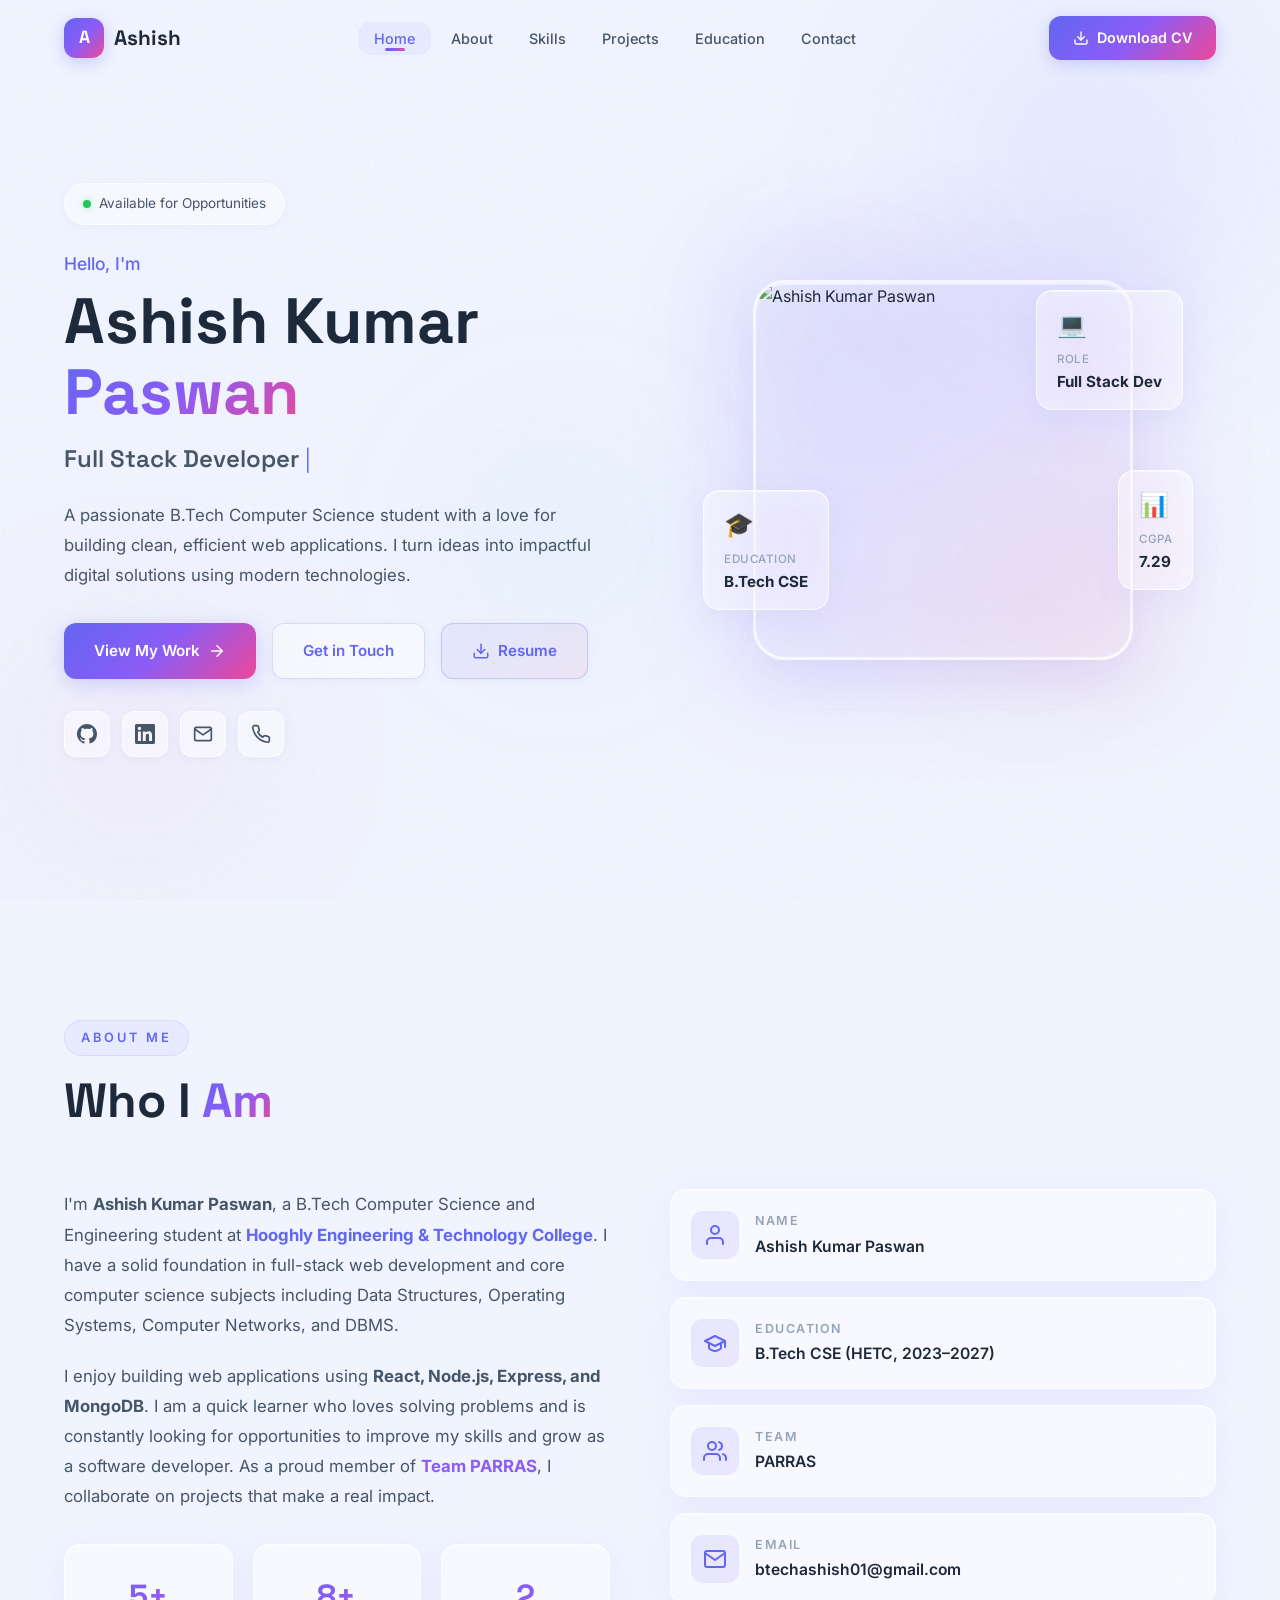
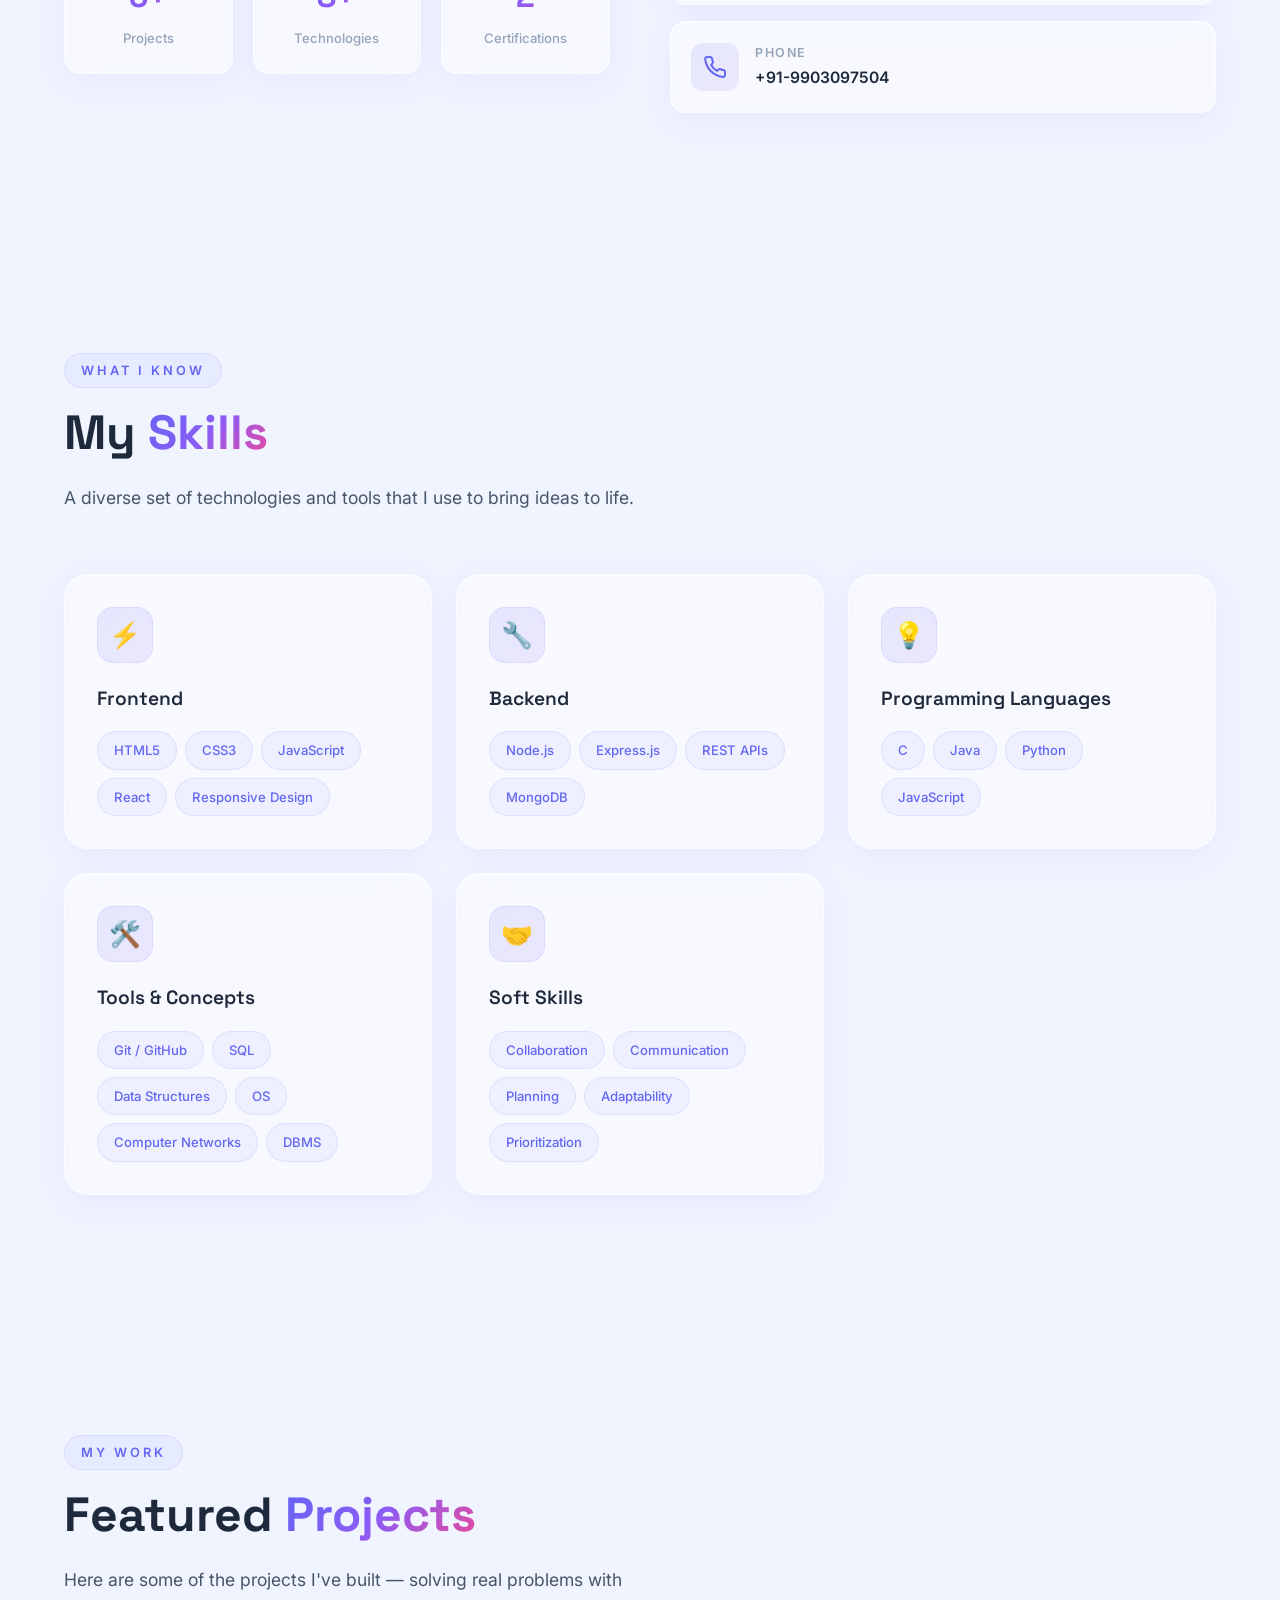
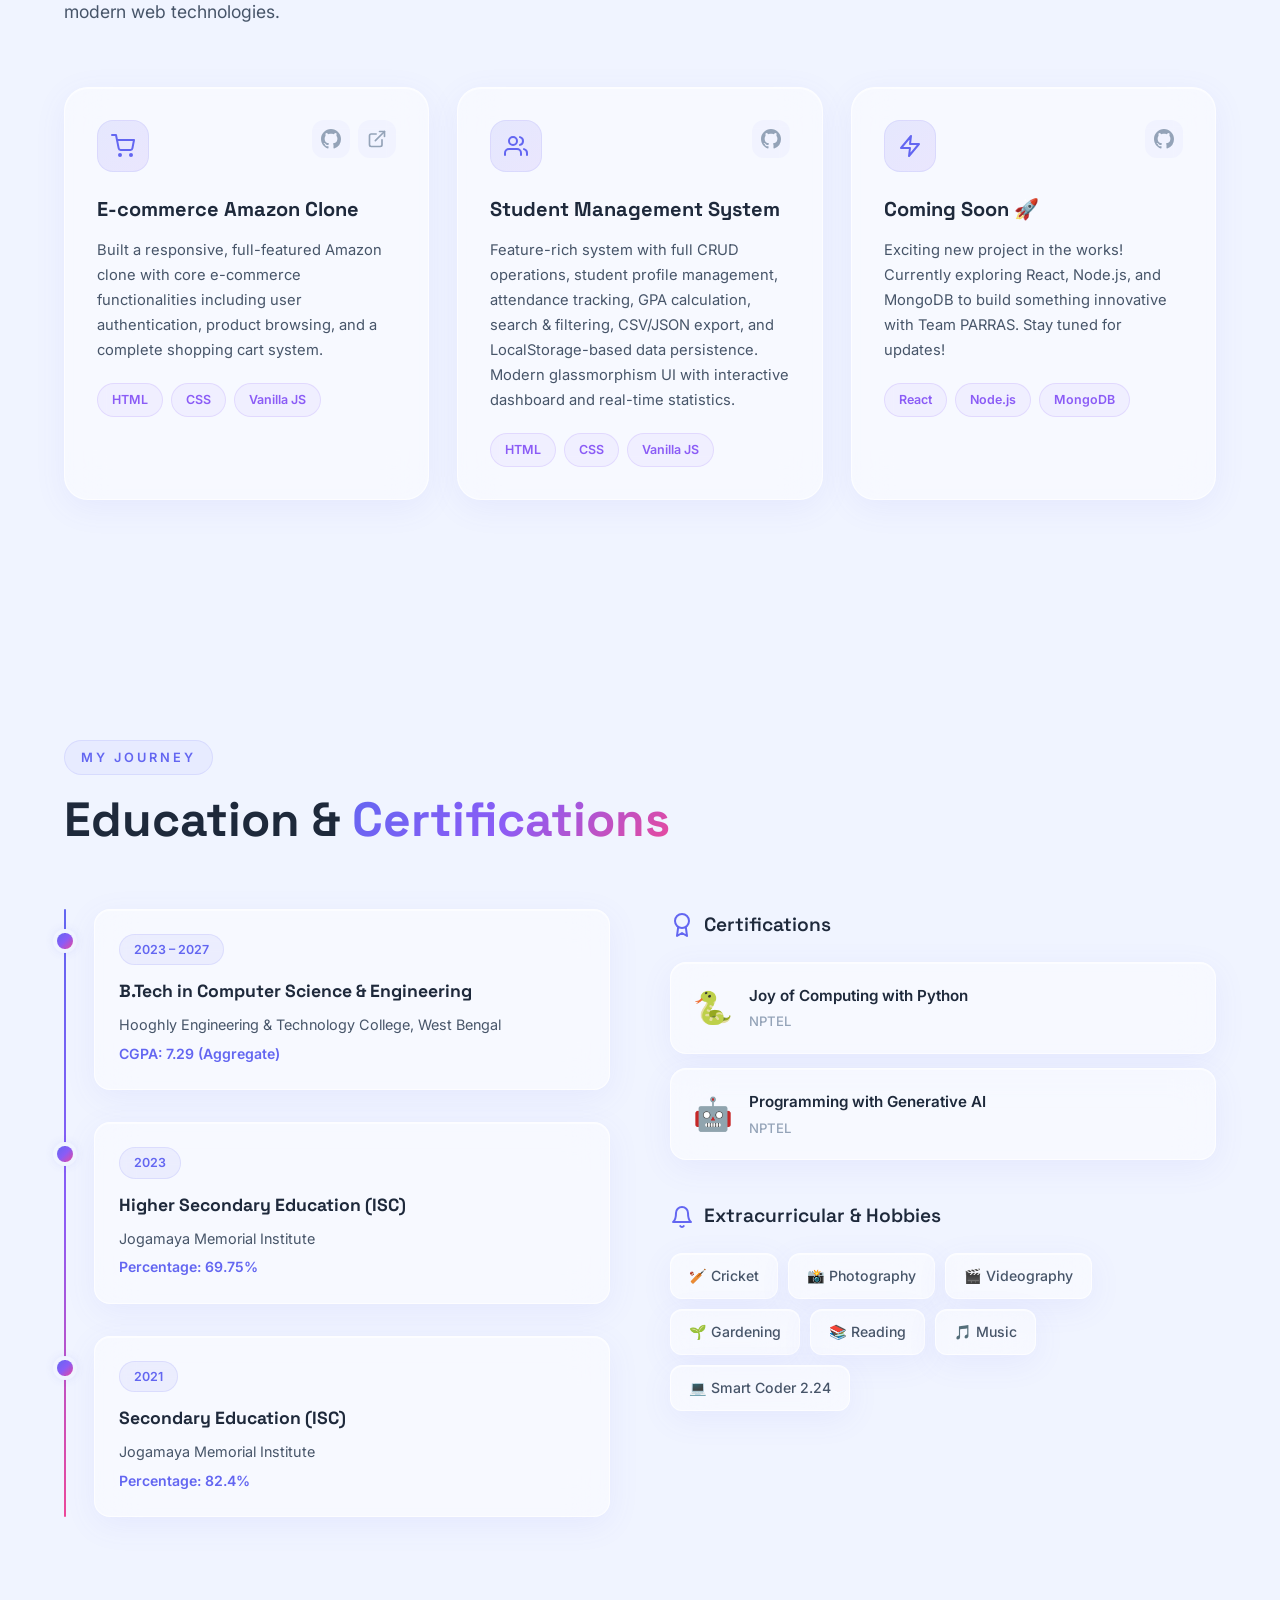
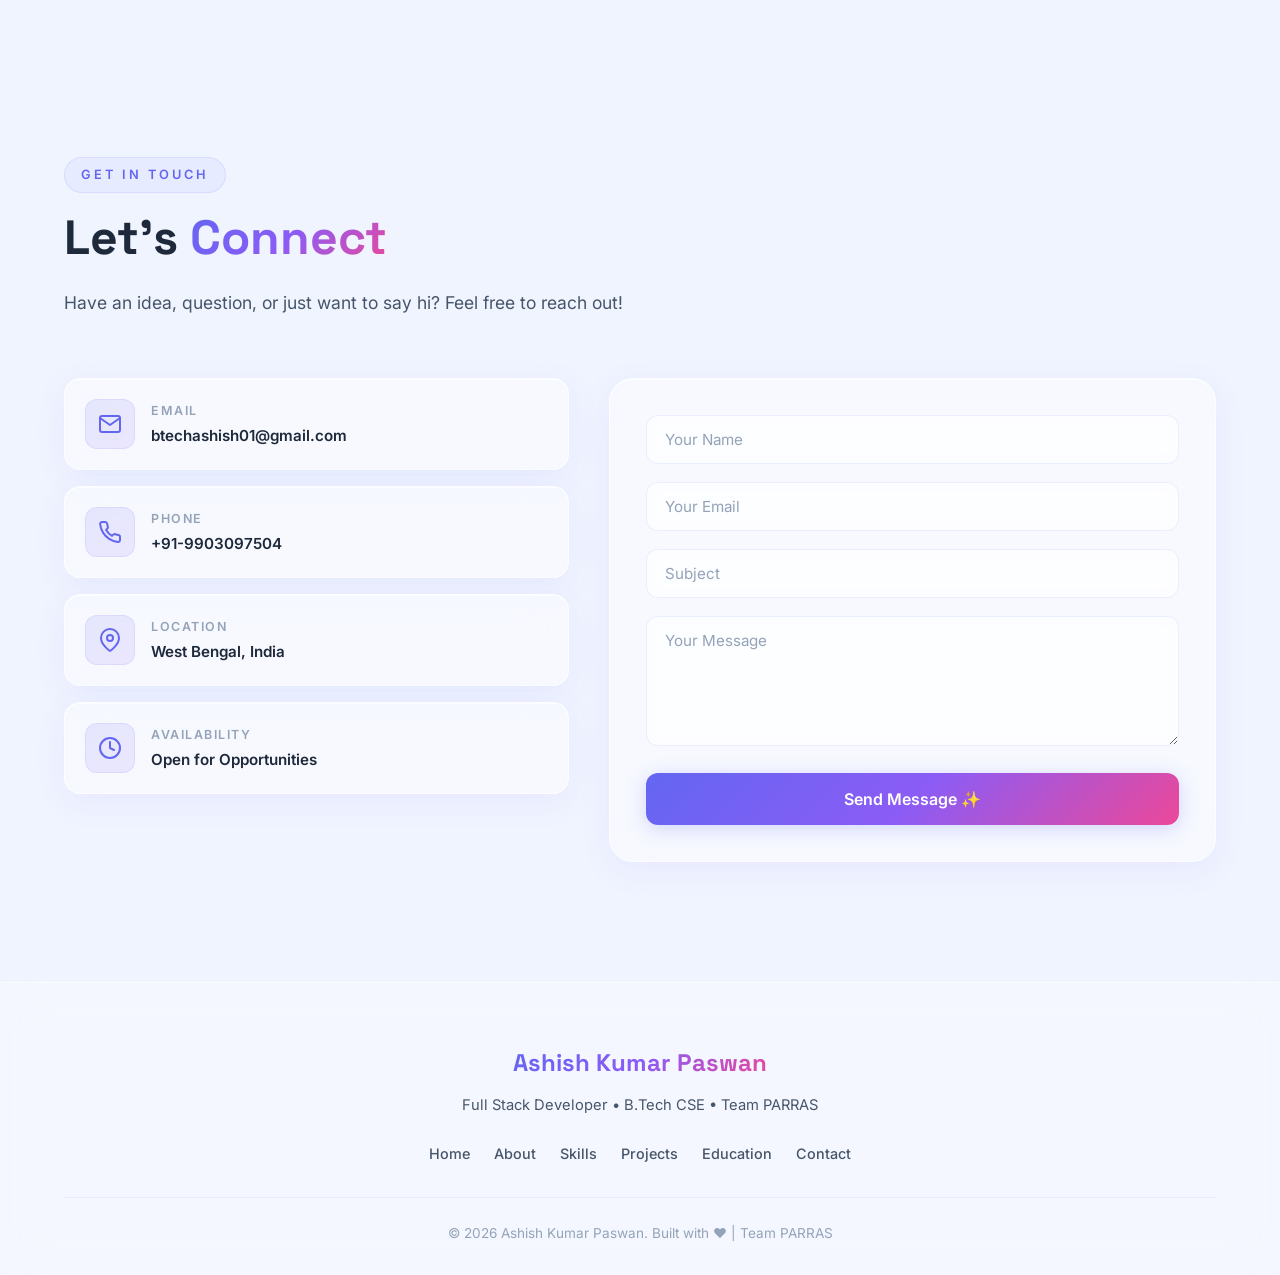
==== index.html @ 0b172805 "file added" ====
<!DOCTYPE html>
<html lang="en">
<head>
    <meta charset="UTF-8">
    <meta name="viewport" content="width=device-width, initial-scale=1.0">
    <title>Ashish Kumar Paswan — Full Stack Developer | Portfolio</title>
    <meta name="description" content="Ashish Kumar Paswan's personal portfolio — Full Stack Developer, B.Tech CSE Student at HETC, and Team PARRAS member. Building innovative web solutions.">
    <meta name="keywords" content="Ashish Kumar Paswan, portfolio, full stack developer, web developer, PARRAS, B.Tech CSE, HETC">
    <meta name="author" content="Ashish Kumar Paswan">
    <meta name="robots" content="index, follow">

    <meta property="og:type" content="website">
    <meta property="og:title" content="Ashish Kumar Paswan — Full Stack Developer">
    <meta property="og:description" content="Personal portfolio of Ashish Kumar Paswan — Full Stack Developer and PARRAS team member.">

    <meta name="theme-color" content="#f0f4ff">
    <link rel="stylesheet" href="style.css">
    <link rel="preconnect" href="https://fonts.googleapis.com">
    <link rel="preconnect" href="https://fonts.gstatic.com" crossorigin>
    <link href="https://fonts.googleapis.com/css2?family=Inter:wght@300;400;500;600;700;800;900&family=Space+Grotesk:wght@400;500;600;700&display=swap" rel="stylesheet">
</head>
<body>

    <!-- Animated Background Orbs -->
    <div class="bg-orbs" aria-hidden="true">
        <div class="orb orb-1"></div>
        <div class="orb orb-2"></div>
        <div class="orb orb-3"></div>
        <div class="orb orb-4"></div>
        <div class="orb orb-5"></div>
    </div>

    <!-- Grain Overlay -->
    <div class="grain-overlay" aria-hidden="true"></div>

    <!-- Page Loader -->
    <div class="page-loader" id="pageLoader">
        <div class="loader-content">
            <div class="loader-icon">
                <svg width="48" height="48" viewBox="0 0 48 48" fill="none">
                    <circle cx="24" cy="24" r="20" stroke="url(#loaderGrad)" stroke-width="3" stroke-linecap="round" stroke-dasharray="80 40" class="loader-circle"/>
                    <defs>
                        <linearGradient id="loaderGrad" x1="0%" y1="0%" x2="100%" y2="100%">
                            <stop offset="0%" stop-color="#6366f1"/>
                            <stop offset="100%" stop-color="#ec4899"/>
                        </linearGradient>
                    </defs>
                </svg>
            </div>
            <div class="loader-name">Ashish Kumar Paswan</div>
            <div class="loader-bar"><div class="loader-bar-fill"></div></div>
        </div>
    </div>

    <!-- Navigation -->
    <nav class="navbar" id="navbar">
        <div class="nav-container">
            <a href="#home" class="nav-logo" id="navLogo">
                <div class="nav-logo-icon">A</div>
                <span>Ashish</span>
            </a>
            <ul class="nav-links" id="navLinks">
                <li><a href="#home" class="nav-link active">Home</a></li>
                <li><a href="#about" class="nav-link">About</a></li>
                <li><a href="#skills" class="nav-link">Skills</a></li>
                <li><a href="#projects" class="nav-link">Projects</a></li>
                <li><a href="#education" class="nav-link">Education</a></li>
                <li><a href="#contact" class="nav-link">Contact</a></li>
            </ul>
            <a href="ashish _Resume new 2.pdf" download class="nav-cta" id="navResumeBtn">
                <svg width="16" height="16" viewBox="0 0 24 24" fill="none" stroke="currentColor" stroke-width="2" stroke-linecap="round" stroke-linejoin="round"><path d="M21 15v4a2 2 0 0 1-2 2H5a2 2 0 0 1-2-2v-4"/><polyline points="7 10 12 15 17 10"/><line x1="12" y1="15" x2="12" y2="3"/></svg>
                Download CV
            </a>
            <button class="nav-toggle" id="navToggle" aria-label="Toggle navigation">
                <span></span>
                <span></span>
                <span></span>
            </button>
        </div>
    </nav>

    <!-- Hero Section -->
    <section class="hero" id="home">
        <div class="container">
            <div class="hero-content">
                <div class="hero-text">
                    <div class="hero-badge">
                        <span class="badge-dot"></span>
                        <span>Available for Opportunities</span>
                    </div>
                    <p class="hero-greeting">Hello, I'm</p>
                    <h1 class="hero-name">Ashish Kumar <span class="gradient-text">Paswan</span></h1>
                    <p class="hero-title-role">
                        <span class="typing-text" id="typingText">Full Stack Developer</span>
                        <span class="typing-cursor">|</span>
                    </p>
                    <p class="hero-description">
                        A passionate B.Tech Computer Science student with a love for building clean, 
                        efficient web applications. I turn ideas into impactful digital solutions using 
                        modern technologies.
                    </p>
                    <div class="hero-cta">
                        <a href="#projects" class="btn btn-primary" id="viewWorkBtn">
                            <span>View My Work</span>
                            <svg width="18" height="18" viewBox="0 0 24 24" fill="none" stroke="currentColor" stroke-width="2" stroke-linecap="round" stroke-linejoin="round"><line x1="5" y1="12" x2="19" y2="12"/><polyline points="12 5 19 12 12 19"/></svg>
                        </a>
                        <a href="#contact" class="btn btn-outline" id="getInTouchBtn">Get in Touch</a>
                        <a href="ashish _Resume new 2.pdf" download class="btn btn-resume" id="downloadResumeBtn">
                            <svg width="18" height="18" viewBox="0 0 24 24" fill="none" stroke="currentColor" stroke-width="2" stroke-linecap="round" stroke-linejoin="round"><path d="M21 15v4a2 2 0 0 1-2 2H5a2 2 0 0 1-2-2v-4"/><polyline points="7 10 12 15 17 10"/><line x1="12" y1="15" x2="12" y2="3"/></svg>
                            <span>Resume</span>
                        </a>
                    </div>
                    <div class="hero-socials">
                        <a href="https://github.com/ashishkumarpaswan" target="_blank" rel="noopener" class="social-link" title="GitHub" id="githubLink">
                            <svg width="20" height="20" viewBox="0 0 24 24" fill="currentColor"><path d="M12 0C5.37 0 0 5.37 0 12c0 5.31 3.435 9.795 8.205 11.385.6.105.825-.255.825-.57 0-.285-.015-1.23-.015-2.235-3.015.555-3.795-.735-4.035-1.41-.135-.345-.72-1.41-1.23-1.695-.42-.225-1.02-.78-.015-.795.945-.015 1.62.87 1.845 1.23 1.08 1.815 2.805 1.305 3.495.99.105-.78.42-1.305.765-1.605-2.67-.3-5.46-1.335-5.46-5.925 0-1.305.465-2.385 1.23-3.225-.12-.3-.54-1.53.12-3.18 0 0 1.005-.315 3.3 1.23.96-.27 1.98-.405 3-.405s2.04.135 3 .405c2.295-1.56 3.3-1.23 3.3-1.23.66 1.65.24 2.88.12 3.18.765.84 1.23 1.905 1.23 3.225 0 4.605-2.805 5.625-5.475 5.925.435.375.81 1.095.81 2.22 0 1.605-.015 2.895-.015 3.3 0 .315.225.69.825.57A12.02 12.02 0 0 0 24 12c0-6.63-5.37-12-12-12z"/></svg>
                        </a>
                        <a href="https://linkedin.com/in/ashishkumarpaswan" target="_blank" rel="noopener" class="social-link" title="LinkedIn" id="linkedinLink">
                            <svg width="20" height="20" viewBox="0 0 24 24" fill="currentColor"><path d="M20.447 20.452h-3.554v-5.569c0-1.328-.027-3.037-1.852-3.037-1.853 0-2.136 1.445-2.136 2.939v5.667H9.351V9h3.414v1.561h.046c.477-.9 1.637-1.85 3.37-1.85 3.601 0 4.267 2.37 4.267 5.455v6.286zM5.337 7.433a2.062 2.062 0 0 1-2.063-2.065 2.064 2.064 0 1 1 2.063 2.065zm1.782 13.019H3.555V9h3.564v11.452zM22.225 0H1.771C.792 0 0 .774 0 1.729v20.542C0 23.227.792 24 1.771 24h20.451C23.2 24 24 23.227 24 22.271V1.729C24 .774 23.2 0 22.222 0h.003z"/></svg>
                        </a>
                        <a href="mailto:btechashish01@gmail.com" class="social-link" title="Email" id="emailLink">
                            <svg width="20" height="20" viewBox="0 0 24 24" fill="none" stroke="currentColor" stroke-width="2" stroke-linecap="round" stroke-linejoin="round"><path d="M4 4h16c1.1 0 2 .9 2 2v12c0 1.1-.9 2-2 2H4c-1.1 0-2-.9-2-2V6c0-1.1.9-2 2-2z"/><polyline points="22,6 12,13 2,6"/></svg>
                        </a>
                        <a href="tel:+919903097504" class="social-link" title="Phone" id="phoneLink">
                            <svg width="20" height="20" viewBox="0 0 24 24" fill="none" stroke="currentColor" stroke-width="2" stroke-linecap="round" stroke-linejoin="round"><path d="M22 16.92v3a2 2 0 0 1-2.18 2 19.79 19.79 0 0 1-8.63-3.07 19.5 19.5 0 0 1-6-6 19.79 19.79 0 0 1-3.07-8.67A2 2 0 0 1 4.11 2h3a2 2 0 0 1 2 1.72c.127.96.361 1.903.7 2.81a2 2 0 0 1-.45 2.11L8.09 9.91a16 16 0 0 0 6 6l1.27-1.27a2 2 0 0 1 2.11-.45c.907.339 1.85.573 2.81.7A2 2 0 0 1 22 16.92z"/></svg>
                        </a>
                    </div>
                </div>
                <div class="hero-image-wrapper">
                    <div class="hero-image-container">
                        <img src="ashish.jpeg" alt="Ashish Kumar Paswan" class="hero-image">
                        <div class="hero-image-glow"></div>
                        <div class="hero-float-card card-1">
                            <div class="card-icon">💻</div>
                            <div class="card-label">Role</div>
                            <div class="card-value">Full Stack Dev</div>
                        </div>
                        <div class="hero-float-card card-2">
                            <div class="card-icon">🎓</div>
                            <div class="card-label">Education</div>
                            <div class="card-value">B.Tech CSE</div>
                        </div>
                        <div class="hero-float-card card-3">
                            <div class="card-icon">📊</div>
                            <div class="card-label">CGPA</div>
                            <div class="card-value">7.29</div>
                        </div>
                    </div>
                </div>
            </div>
        </div>
    </section>

    <!-- About Section -->
    <section class="section" id="about">
        <div class="container">
            <span class="section-tag reveal">About Me</span>
            <h2 class="section-title reveal reveal-delay-1">Who I <span class="gradient-text">Am</span></h2>

            <div class="about-content reveal reveal-delay-2">
                <div class="about-text">
                    <p>
                        I'm <strong>Ashish Kumar Paswan</strong>, a B.Tech Computer Science and Engineering student 
                        at <strong style="color: var(--accent-1);">Hooghly Engineering & Technology College</strong>. 
                        I have a solid foundation in full-stack web development and core computer science subjects 
                        including Data Structures, Operating Systems, Computer Networks, and DBMS.
                    </p>
                    <p>
                        I enjoy building web applications using <strong>React, Node.js, Express, and MongoDB</strong>. 
                        I am a quick learner who loves solving problems and is constantly looking for opportunities 
                        to improve my skills and grow as a software developer. As a proud member of 
                        <strong style="color: var(--accent-2);">Team PARRAS</strong>, I collaborate on projects that 
                        make a real impact.
                    </p>
                    <div class="about-stats">
                        <div class="stat-card" id="statProjects">
                            <div class="stat-number" data-count="5" data-suffix="+">0</div>
                            <div class="stat-label">Projects</div>
                        </div>
                        <div class="stat-card" id="statTech">
                            <div class="stat-number" data-count="8" data-suffix="+">0</div>
                            <div class="stat-label">Technologies</div>
                        </div>
                        <div class="stat-card" id="statCertifications">
                            <div class="stat-number" data-count="2" data-suffix="">0</div>
                            <div class="stat-label">Certifications</div>
                        </div>
                    </div>
                </div>
                <div class="about-details">
                    <div class="detail-item" id="detailName">
                        <div class="detail-icon">
                            <svg width="24" height="24" viewBox="0 0 24 24" fill="none" stroke="currentColor" stroke-width="2" stroke-linecap="round" stroke-linejoin="round"><path d="M20 21v-2a4 4 0 0 0-4-4H8a4 4 0 0 0-4 4v2"/><circle cx="12" cy="7" r="4"/></svg>
                        </div>
                        <div>
                            <div class="detail-label">Name</div>
                            <div class="detail-value">Ashish Kumar Paswan</div>
                        </div>
                    </div>
                    <div class="detail-item" id="detailEducation">
                        <div class="detail-icon">
                            <svg width="24" height="24" viewBox="0 0 24 24" fill="none" stroke="currentColor" stroke-width="2" stroke-linecap="round" stroke-linejoin="round"><path d="M22 10v6M2 10l10-5 10 5-10 5z"/><path d="M6 12v5c0 1 4 3 6 3s6-2 6-3v-5"/></svg>
                        </div>
                        <div>
                            <div class="detail-label">Education</div>
                            <div class="detail-value">B.Tech CSE (HETC, 2023–2027)</div>
                        </div>
                    </div>
                    <div class="detail-item" id="detailTeam">
                        <div class="detail-icon">
                            <svg width="24" height="24" viewBox="0 0 24 24" fill="none" stroke="currentColor" stroke-width="2" stroke-linecap="round" stroke-linejoin="round"><path d="M17 21v-2a4 4 0 0 0-4-4H5a4 4 0 0 0-4 4v2"/><circle cx="9" cy="7" r="4"/><path d="M23 21v-2a4 4 0 0 0-3-3.87"/><path d="M16 3.13a4 4 0 0 1 0 7.75"/></svg>
                        </div>
                        <div>
                            <div class="detail-label">Team</div>
                            <div class="detail-value">PARRAS</div>
                        </div>
                    </div>
                    <div class="detail-item" id="detailEmail">
                        <div class="detail-icon">
                            <svg width="24" height="24" viewBox="0 0 24 24" fill="none" stroke="currentColor" stroke-width="2" stroke-linecap="round" stroke-linejoin="round"><path d="M4 4h16c1.1 0 2 .9 2 2v12c0 1.1-.9 2-2 2H4c-1.1 0-2-.9-2-2V6c0-1.1.9-2 2-2z"/><polyline points="22,6 12,13 2,6"/></svg>
                        </div>
                        <div>
                            <div class="detail-label">Email</div>
                            <div class="detail-value">btechashish01@gmail.com</div>
                        </div>
                    </div>
                    <div class="detail-item" id="detailPhone">
                        <div class="detail-icon">
                            <svg width="24" height="24" viewBox="0 0 24 24" fill="none" stroke="currentColor" stroke-width="2" stroke-linecap="round" stroke-linejoin="round"><path d="M22 16.92v3a2 2 0 0 1-2.18 2 19.79 19.79 0 0 1-8.63-3.07 19.5 19.5 0 0 1-6-6 19.79 19.79 0 0 1-3.07-8.67A2 2 0 0 1 4.11 2h3a2 2 0 0 1 2 1.72c.127.96.361 1.903.7 2.81a2 2 0 0 1-.45 2.11L8.09 9.91a16 16 0 0 0 6 6l1.27-1.27a2 2 0 0 1 2.11-.45c.907.339 1.85.573 2.81.7A2 2 0 0 1 22 16.92z"/></svg>
                        </div>
                        <div>
                            <div class="detail-label">Phone</div>
                            <div class="detail-value">+91-9903097504</div>
                        </div>
                    </div>
                </div>
            </div>
        </div>
    </section>

    <!-- Skills Section -->
    <section class="section" id="skills">
        <div class="container">
            <span class="section-tag reveal">What I Know</span>
            <h2 class="section-title reveal reveal-delay-1">My <span class="gradient-text">Skills</span></h2>
            <p class="section-subtitle reveal reveal-delay-2">
                A diverse set of technologies and tools that I use to bring ideas to life.
            </p>

            <div class="skills-grid">
                <div class="skill-category reveal reveal-delay-1" id="skillFrontend">
                    <div class="skill-category-icon">⚡</div>
                    <h3>Frontend</h3>
                    <div class="skill-tags">
                        <span class="skill-tag">HTML5</span>
                        <span class="skill-tag">CSS3</span>
                        <span class="skill-tag">JavaScript</span>
                        <span class="skill-tag">React</span>
                        <span class="skill-tag">Responsive Design</span>
                    </div>
                </div>
                <div class="skill-category reveal reveal-delay-2" id="skillBackend">
                    <div class="skill-category-icon">🔧</div>
                    <h3>Backend</h3>
                    <div class="skill-tags">
                        <span class="skill-tag">Node.js</span>
                        <span class="skill-tag">Express.js</span>
                        <span class="skill-tag">REST APIs</span>
                        <span class="skill-tag">MongoDB</span>
                    </div>
                </div>
                <div class="skill-category reveal reveal-delay-3" id="skillLanguages">
                    <div class="skill-category-icon">💡</div>
                    <h3>Programming Languages</h3>
                    <div class="skill-tags">
                        <span class="skill-tag">C</span>
                        <span class="skill-tag">Java</span>
                        <span class="skill-tag">Python</span>
                        <span class="skill-tag">JavaScript</span>
                    </div>
                </div>
                <div class="skill-category reveal reveal-delay-4" id="skillTools">
                    <div class="skill-category-icon">🛠️</div>
                    <h3>Tools & Concepts</h3>
                    <div class="skill-tags">
                        <span class="skill-tag">Git / GitHub</span>
                        <span class="skill-tag">SQL</span>
                        <span class="skill-tag">Data Structures</span>
                        <span class="skill-tag">OS</span>
                        <span class="skill-tag">Computer Networks</span>
                        <span class="skill-tag">DBMS</span>
                    </div>
                </div>
                <div class="skill-category reveal reveal-delay-5" id="skillSoft">
                    <div class="skill-category-icon">🤝</div>
                    <h3>Soft Skills</h3>
                    <div class="skill-tags">
                        <span class="skill-tag">Collaboration</span>
                        <span class="skill-tag">Communication</span>
                        <span class="skill-tag">Planning</span>
                        <span class="skill-tag">Adaptability</span>
                        <span class="skill-tag">Prioritization</span>
                    </div>
                </div>
            </div>
        </div>
    </section>

    <!-- Projects Section -->
    <section class="section" id="projects">
        <div class="container">
            <span class="section-tag reveal">My Work</span>
            <h2 class="section-title reveal reveal-delay-1">Featured <span class="gradient-text">Projects</span></h2>
            <p class="section-subtitle reveal reveal-delay-2">
                Here are some of the projects I've built — solving real problems with modern web technologies.
            </p>

            <div class="projects-grid">
                <!-- Project 1 -->
                <div class="project-card reveal reveal-delay-1" id="projectAmazon">
                    <div class="project-header">
                        <div class="project-icon">
                            <svg width="24" height="24" viewBox="0 0 24 24" fill="none" stroke="currentColor" stroke-width="2" stroke-linecap="round" stroke-linejoin="round"><circle cx="9" cy="21" r="1"/><circle cx="20" cy="21" r="1"/><path d="M1 1h4l2.68 13.39a2 2 0 0 0 2 1.61h9.72a2 2 0 0 0 2-1.61L23 6H6"/></svg>
                        </div>
                        <div class="project-links">
                            <a href="#" class="project-link" title="GitHub" id="amazonGithub">
                                <svg width="20" height="20" viewBox="0 0 24 24" fill="currentColor"><path d="M12 0C5.37 0 0 5.37 0 12c0 5.31 3.435 9.795 8.205 11.385.6.105.825-.255.825-.57 0-.285-.015-1.23-.015-2.235-3.015.555-3.795-.735-4.035-1.41-.135-.345-.72-1.41-1.23-1.695-.42-.225-1.02-.78-.015-.795.945-.015 1.62.87 1.845 1.23 1.08 1.815 2.805 1.305 3.495.99.105-.78.42-1.305.765-1.605-2.67-.3-5.46-1.335-5.46-5.925 0-1.305.465-2.385 1.23-3.225-.12-.3-.54-1.53.12-3.18 0 0 1.005-.315 3.3 1.23.96-.27 1.98-.405 3-.405s2.04.135 3 .405c2.295-1.56 3.3-1.23 3.3-1.23.66 1.65.24 2.88.12 3.18.765.84 1.23 1.905 1.23 3.225 0 4.605-2.805 5.625-5.475 5.925.435.375.81 1.095.81 2.22 0 1.605-.015 2.895-.015 3.3 0 .315.225.69.825.57A12.02 12.02 0 0 0 24 12c0-6.63-5.37-12-12-12z"/></svg>
                            </a>
                            <a href="#" class="project-link" title="Live Demo" id="amazonDemo">
                                <svg width="20" height="20" viewBox="0 0 24 24" fill="none" stroke="currentColor" stroke-width="2" stroke-linecap="round" stroke-linejoin="round"><path d="M18 13v6a2 2 0 0 1-2 2H5a2 2 0 0 1-2-2V8a2 2 0 0 1 2-2h6"/><polyline points="15 3 21 3 21 9"/><line x1="10" y1="14" x2="21" y2="3"/></svg>
                            </a>
                        </div>
                    </div>
                    <h3 class="project-name">E-commerce Amazon Clone</h3>
                    <p class="project-description">Built a responsive, full-featured Amazon clone with core e-commerce functionalities including user authentication, product browsing, and a complete shopping cart system.</p>
                    <div class="project-tech">
                        <span class="tech-tag">HTML</span>
                        <span class="tech-tag">CSS</span>
                        <span class="tech-tag">Vanilla JS</span>
                    </div>
                </div>

                <!-- Project 2 -->
                <div class="project-card reveal reveal-delay-2" id="projectStudentMgmt">
                    <div class="project-header">
                        <div class="project-icon">
                            <svg width="24" height="24" viewBox="0 0 24 24" fill="none" stroke="currentColor" stroke-width="2" stroke-linecap="round" stroke-linejoin="round"><path d="M17 21v-2a4 4 0 0 0-4-4H5a4 4 0 0 0-4 4v2"/><circle cx="9" cy="7" r="4"/><path d="M23 21v-2a4 4 0 0 0-3-3.87"/><path d="M16 3.13a4 4 0 0 1 0 7.75"/></svg>
                        </div>
                        <div class="project-links">
                            <a href="#" class="project-link" title="GitHub" id="studentGithub">
                                <svg width="20" height="20" viewBox="0 0 24 24" fill="currentColor"><path d="M12 0C5.37 0 0 5.37 0 12c0 5.31 3.435 9.795 8.205 11.385.6.105.825-.255.825-.57 0-.285-.015-1.23-.015-2.235-3.015.555-3.795-.735-4.035-1.41-.135-.345-.72-1.41-1.23-1.695-.42-.225-1.02-.78-.015-.795.945-.015 1.62.87 1.845 1.23 1.08 1.815 2.805 1.305 3.495.99.105-.78.42-1.305.765-1.605-2.67-.3-5.46-1.335-5.46-5.925 0-1.305.465-2.385 1.23-3.225-.12-.3-.54-1.53.12-3.18 0 0 1.005-.315 3.3 1.23.96-.27 1.98-.405 3-.405s2.04.135 3 .405c2.295-1.56 3.3-1.23 3.3-1.23.66 1.65.24 2.88.12 3.18.765.84 1.23 1.905 1.23 3.225 0 4.605-2.805 5.625-5.475 5.925.435.375.81 1.095.81 2.22 0 1.605-.015 2.895-.015 3.3 0 .315.225.69.825.57A12.02 12.02 0 0 0 24 12c0-6.63-5.37-12-12-12z"/></svg>
                            </a>
                        </div>
                    </div>
                    <h3 class="project-name">Student Management System</h3>
                    <p class="project-description">Feature-rich system with full CRUD operations, student profile management, attendance tracking, GPA calculation, search & filtering, CSV/JSON export, and LocalStorage-based data persistence. Modern glassmorphism UI with interactive dashboard and real-time statistics.</p>
                    <div class="project-tech">
                        <span class="tech-tag">HTML</span>
                        <span class="tech-tag">CSS</span>
                        <span class="tech-tag">Vanilla JS</span>
                    </div>
                </div>

                <!-- Project 3 -->
                <div class="project-card reveal reveal-delay-3" id="projectUpcoming">
                    <div class="project-header">
                        <div class="project-icon">
                            <svg width="24" height="24" viewBox="0 0 24 24" fill="none" stroke="currentColor" stroke-width="2" stroke-linecap="round" stroke-linejoin="round"><polygon points="13 2 3 14 12 14 11 22 21 10 12 10 13 2"/></svg>
                        </div>
                        <div class="project-links">
                            <a href="#" class="project-link" title="GitHub" id="upcomingGithub">
                                <svg width="20" height="20" viewBox="0 0 24 24" fill="currentColor"><path d="M12 0C5.37 0 0 5.37 0 12c0 5.31 3.435 9.795 8.205 11.385.6.105.825-.255.825-.57 0-.285-.015-1.23-.015-2.235-3.015.555-3.795-.735-4.035-1.41-.135-.345-.72-1.41-1.23-1.695-.42-.225-1.02-.78-.015-.795.945-.015 1.62.87 1.845 1.23 1.08 1.815 2.805 1.305 3.495.99.105-.78.42-1.305.765-1.605-2.67-.3-5.46-1.335-5.46-5.925 0-1.305.465-2.385 1.23-3.225-.12-.3-.54-1.53.12-3.18 0 0 1.005-.315 3.3 1.23.96-.27 1.98-.405 3-.405s2.04.135 3 .405c2.295-1.56 3.3-1.23 3.3-1.23.66 1.65.24 2.88.12 3.18.765.84 1.23 1.905 1.23 3.225 0 4.605-2.805 5.625-5.475 5.925.435.375.81 1.095.81 2.22 0 1.605-.015 2.895-.015 3.3 0 .315.225.69.825.57A12.02 12.02 0 0 0 24 12c0-6.63-5.37-12-12-12z"/></svg>
                            </a>
                        </div>
                    </div>
                    <h3 class="project-name">Coming Soon 🚀</h3>
                    <p class="project-description">Exciting new project in the works! Currently exploring React, Node.js, and MongoDB to build something innovative with Team PARRAS. Stay tuned for updates!</p>
                    <div class="project-tech">
                        <span class="tech-tag">React</span>
                        <span class="tech-tag">Node.js</span>
                        <span class="tech-tag">MongoDB</span>
                    </div>
                </div>
            </div>
        </div>
    </section>

    <!-- Education & Certifications Section -->
    <section class="section" id="education">
        <div class="container">
            <span class="section-tag reveal">My Journey</span>
            <h2 class="section-title reveal reveal-delay-1">Education & <span class="gradient-text">Certifications</span></h2>

            <div class="education-grid">
                <div class="education-timeline">
                    <div class="timeline-item reveal reveal-delay-1" id="eduBtech">
                        <div class="timeline-dot"></div>
                        <div class="timeline-content glass-card">
                            <div class="timeline-badge">2023 – 2027</div>
                            <h3>B.Tech in Computer Science & Engineering</h3>
                            <p class="timeline-institution">Hooghly Engineering & Technology College, West Bengal</p>
                            <p class="timeline-detail">CGPA: 7.29 (Aggregate)</p>
                        </div>
                    </div>
                    <div class="timeline-item reveal reveal-delay-2" id="eduHigher">
                        <div class="timeline-dot"></div>
                        <div class="timeline-content glass-card">
                            <div class="timeline-badge">2023</div>
                            <h3>Higher Secondary Education (ISC)</h3>
                            <p class="timeline-institution">Jogamaya Memorial Institute</p>
                            <p class="timeline-detail">Percentage: 69.75%</p>
                        </div>
                    </div>
                    <div class="timeline-item reveal reveal-delay-3" id="eduSecondary">
                        <div class="timeline-dot"></div>
                        <div class="timeline-content glass-card">
                            <div class="timeline-badge">2021</div>
                            <h3>Secondary Education (ISC)</h3>
                            <p class="timeline-institution">Jogamaya Memorial Institute</p>
                            <p class="timeline-detail">Percentage: 82.4%</p>
                        </div>
                    </div>
                </div>

                <div class="certifications-section">
                    <h3 class="cert-heading reveal reveal-delay-2">
                        <svg width="24" height="24" viewBox="0 0 24 24" fill="none" stroke="currentColor" stroke-width="2" stroke-linecap="round" stroke-linejoin="round"><circle cx="12" cy="8" r="7"/><polyline points="8.21 13.89 7 23 12 20 17 23 15.79 13.88"/></svg>
                        Certifications
                    </h3>
                    <div class="cert-list">
                        <div class="cert-card glass-card reveal reveal-delay-3" id="certPython">
                            <div class="cert-icon">🐍</div>
                            <div>
                                <div class="cert-name">Joy of Computing with Python</div>
                                <div class="cert-issuer">NPTEL</div>
                            </div>
                        </div>
                        <div class="cert-card glass-card reveal reveal-delay-4" id="certAI">
                            <div class="cert-icon">🤖</div>
                            <div>
                                <div class="cert-name">Programming with Generative AI</div>
                                <div class="cert-issuer">NPTEL</div>
                            </div>
                        </div>
                    </div>

                    <h3 class="cert-heading reveal reveal-delay-3" style="margin-top: 40px;">
                        <svg width="24" height="24" viewBox="0 0 24 24" fill="none" stroke="currentColor" stroke-width="2" stroke-linecap="round" stroke-linejoin="round"><path d="M18 8A6 6 0 0 0 6 8c0 7-3 9-3 9h18s-3-2-3-9"/><path d="M13.73 21a2 2 0 0 1-3.46 0"/></svg>
                        Extracurricular & Hobbies
                    </h3>
                    <div class="hobbies-grid reveal reveal-delay-4">
                        <div class="hobby-tag glass-card">🏏 Cricket</div>
                        <div class="hobby-tag glass-card">📸 Photography</div>
                        <div class="hobby-tag glass-card">🎬 Videography</div>
                        <div class="hobby-tag glass-card">🌱 Gardening</div>
                        <div class="hobby-tag glass-card">📚 Reading</div>
                        <div class="hobby-tag glass-card">🎵 Music</div>
                        <div class="hobby-tag glass-card">💻 Smart Coder 2.24</div>
                    </div>
                </div>
            </div>
        </div>
    </section>

    <!-- Contact Section -->
    <section class="section" id="contact">
        <div class="container">
            <span class="section-tag reveal">Get in Touch</span>
            <h2 class="section-title reveal reveal-delay-1">Let's <span class="gradient-text">Connect</span></h2>
            <p class="section-subtitle reveal reveal-delay-2">
                Have an idea, question, or just want to say hi? Feel free to reach out!
            </p>

            <div class="contact-content reveal reveal-delay-3">
                <div class="contact-info">
                    <div class="contact-item glass-card" id="contactEmail">
                        <div class="contact-icon">
                            <svg width="24" height="24" viewBox="0 0 24 24" fill="none" stroke="currentColor" stroke-width="2" stroke-linecap="round" stroke-linejoin="round"><path d="M4 4h16c1.1 0 2 .9 2 2v12c0 1.1-.9 2-2 2H4c-1.1 0-2-.9-2-2V6c0-1.1.9-2 2-2z"/><polyline points="22,6 12,13 2,6"/></svg>
                        </div>
                        <div>
                            <div class="contact-label">Email</div>
                            <div class="contact-value">btechashish01@gmail.com</div>
                        </div>
                    </div>
                    <div class="contact-item glass-card" id="contactPhone">
                        <div class="contact-icon">
                            <svg width="24" height="24" viewBox="0 0 24 24" fill="none" stroke="currentColor" stroke-width="2" stroke-linecap="round" stroke-linejoin="round"><path d="M22 16.92v3a2 2 0 0 1-2.18 2 19.79 19.79 0 0 1-8.63-3.07 19.5 19.5 0 0 1-6-6 19.79 19.79 0 0 1-3.07-8.67A2 2 0 0 1 4.11 2h3a2 2 0 0 1 2 1.72c.127.96.361 1.903.7 2.81a2 2 0 0 1-.45 2.11L8.09 9.91a16 16 0 0 0 6 6l1.27-1.27a2 2 0 0 1 2.11-.45c.907.339 1.85.573 2.81.7A2 2 0 0 1 22 16.92z"/></svg>
                        </div>
                        <div>
                            <div class="contact-label">Phone</div>
                            <div class="contact-value">+91-9903097504</div>
                        </div>
                    </div>
                    <div class="contact-item glass-card" id="contactLocation">
                        <div class="contact-icon">
                            <svg width="24" height="24" viewBox="0 0 24 24" fill="none" stroke="currentColor" stroke-width="2" stroke-linecap="round" stroke-linejoin="round"><path d="M21 10c0 7-9 13-9 13s-9-6-9-13a9 9 0 0 1 18 0z"/><circle cx="12" cy="10" r="3"/></svg>
                        </div>
                        <div>
                            <div class="contact-label">Location</div>
                            <div class="contact-value">West Bengal, India</div>
                        </div>
                    </div>
                    <div class="contact-item glass-card" id="contactAvailability">
                        <div class="contact-icon">
                            <svg width="24" height="24" viewBox="0 0 24 24" fill="none" stroke="currentColor" stroke-width="2" stroke-linecap="round" stroke-linejoin="round"><circle cx="12" cy="12" r="10"/><polyline points="12 6 12 12 16 14"/></svg>
                        </div>
                        <div>
                            <div class="contact-label">Availability</div>
                            <div class="contact-value">Open for Opportunities</div>
                        </div>
                    </div>
                </div>

                <form class="contact-form glass-card" id="contactForm">
                    <div class="form-group">
                        <input type="text" class="form-input" id="formName" placeholder="Your Name" required>
                    </div>
                    <div class="form-group">
                        <input type="email" class="form-input" id="formEmail" placeholder="Your Email" required>
                    </div>
                    <div class="form-group">
                        <input type="text" class="form-input" id="formSubject" placeholder="Subject">
                    </div>
                    <div class="form-group">
                        <textarea class="form-textarea" id="formMessage" placeholder="Your Message" required></textarea>
                    </div>
                    <button type="submit" class="btn-submit" id="submitBtn">
                        Send Message ✨
                    </button>
                </form>
            </div>
        </div>
    </section>

    <!-- Footer -->
    <footer class="footer">
        <div class="container">
            <div class="footer-content">
                <div class="footer-logo gradient-text">Ashish Kumar Paswan</div>
                <p class="footer-text">Full Stack Developer • B.Tech CSE • Team PARRAS</p>
                <div class="footer-links">
                    <a href="#home" class="footer-link">Home</a>
                    <a href="#about" class="footer-link">About</a>
                    <a href="#skills" class="footer-link">Skills</a>
                    <a href="#projects" class="footer-link">Projects</a>
                    <a href="#education" class="footer-link">Education</a>
                    <a href="#contact" class="footer-link">Contact</a>
                </div>
            </div>
            <div class="footer-bottom">
                <p>&copy; 2026 Ashish Kumar Paswan. Built with ❤️ | Team PARRAS</p>
            </div>
        </div>
    </footer>

    <!-- Scroll to Top -->
    <button class="scroll-top" id="scrollTop" aria-label="Scroll to top">
        <svg width="20" height="20" viewBox="0 0 24 24" fill="none" stroke="currentColor" stroke-width="2.5" stroke-linecap="round" stroke-linejoin="round"><polyline points="18 15 12 9 6 15"/></svg>
    </button>

    <script src="script.js"></script>
</body>
</html>
---- style.css ----
/* ===== FONTS ===== */
@import url('https://fonts.googleapis.com/css2?family=Inter:wght@300;400;500;600;700;800;900&family=Space+Grotesk:wght@400;500;600;700&display=swap');

/* ===== CSS VARIABLES — LIGHT GLASSMORPHISM ===== */
:root {
    --bg-primary: #f0f4ff;
    --bg-secondary: #e8edf8;
    --bg-card: rgba(255, 255, 255, 0.55);
    --bg-glass: rgba(255, 255, 255, 0.45);
    --bg-glass-hover: rgba(255, 255, 255, 0.7);
    --border-glass: rgba(255, 255, 255, 0.7);
    --border-glass-hover: rgba(99, 102, 241, 0.3);
    --text-primary: #1e293b;
    --text-secondary: #475569;
    --text-muted: #94a3b8;
    --accent-1: #6366f1;
    --accent-2: #8b5cf6;
    --accent-3: #a78bfa;
    --accent-pink: #ec4899;
    --accent-cyan: #06b6d4;
    --gradient-primary: linear-gradient(135deg, #6366f1, #8b5cf6, #ec4899);
    --gradient-warm: linear-gradient(135deg, #f59e0b, #ef4444, #ec4899);
    --gradient-cool: linear-gradient(135deg, #06b6d4, #6366f1, #8b5cf6);
    --gradient-glow: linear-gradient(135deg, rgba(99,102,241,0.12), rgba(139,92,246,0.12));
    --shadow-sm: 0 2px 8px rgba(99, 102, 241, 0.06);
    --shadow-md: 0 8px 24px rgba(99, 102, 241, 0.08);
    --shadow-lg: 0 25px 50px -12px rgba(99, 102, 241, 0.12);
    --shadow-glow: 0 0 40px rgba(99,102,241,0.12);
    --shadow-glass: 0 8px 32px rgba(99, 102, 241, 0.08), inset 0 1px 0 rgba(255, 255, 255, 0.6);
    --radius-sm: 12px;
    --radius-md: 16px;
    --radius-lg: 24px;
    --radius-xl: 32px;
    --transition: 0.35s cubic-bezier(0.4, 0, 0.2, 1);
    --transition-spring: 0.5s cubic-bezier(0.34, 1.56, 0.64, 1);
}

/* ===== RESET ===== */
*, *::before, *::after {
    margin: 0;
    padding: 0;
    box-sizing: border-box;
}

html {
    scroll-behavior: smooth;
    font-size: 16px;
}

body {
    font-family: 'Inter', -apple-system, BlinkMacSystemFont, sans-serif;
    background: var(--bg-primary);
    color: var(--text-primary);
    line-height: 1.7;
    overflow-x: hidden;
    -webkit-font-smoothing: antialiased;
    position: relative;
}

::selection {
    background: var(--accent-1);
    color: #fff;
}

a {
    text-decoration: none;
    color: inherit;
    transition: var(--transition);
}

img {
    max-width: 100%;
    display: block;
}

ul { list-style: none; }

/* ===== ANIMATED BACKGROUND ORBS ===== */
.bg-orbs {
    position: fixed;
    top: 0;
    left: 0;
    width: 100%;
    height: 100%;
    z-index: 0;
    pointer-events: none;
    overflow: hidden;
}

.orb {
    position: absolute;
    border-radius: 50%;
    filter: blur(80px);
    opacity: 0.5;
    animation: orbFloat 20s ease-in-out infinite;
}

.orb-1 {
    width: 500px;
    height: 500px;
    background: radial-gradient(circle, rgba(99, 102, 241, 0.2), transparent 70%);
    top: -10%;
    right: -5%;
    animation-delay: 0s;
}

.orb-2 {
    width: 400px;
    height: 400px;
    background: radial-gradient(circle, rgba(236, 72, 153, 0.15), transparent 70%);
    bottom: -5%;
    left: -5%;
    animation-delay: -5s;
    animation-duration: 25s;
}

.orb-3 {
    width: 350px;
    height: 350px;
    background: radial-gradient(circle, rgba(6, 182, 212, 0.12), transparent 70%);
    top: 40%;
    left: 30%;
    animation-delay: -10s;
    animation-duration: 22s;
}

.orb-4 {
    width: 300px;
    height: 300px;
    background: radial-gradient(circle, rgba(139, 92, 246, 0.15), transparent 70%);
    top: 20%;
    right: 20%;
    animation-delay: -7s;
    animation-duration: 18s;
}

.orb-5 {
    width: 250px;
    height: 250px;
    background: radial-gradient(circle, rgba(245, 158, 11, 0.1), transparent 70%);
    bottom: 20%;
    right: 10%;
    animation-delay: -12s;
    animation-duration: 28s;
}

@keyframes orbFloat {
    0%, 100% { transform: translate(0, 0) scale(1); }
    25% { transform: translate(40px, -30px) scale(1.1); }
    50% { transform: translate(-20px, 50px) scale(0.95); }
    75% { transform: translate(30px, 20px) scale(1.05); }
}

/* ===== GRAIN OVERLAY ===== */
.grain-overlay {
    position: fixed;
    top: 0;
    left: 0;
    width: 100%;
    height: 100%;
    z-index: 1;
    pointer-events: none;
    opacity: 0.03;
    background-image: url("data:image/svg+xml,%3Csvg viewBox='0 0 256 256' xmlns='http://www.w3.org/2000/svg'%3E%3Cfilter id='noiseFilter'%3E%3CfeTurbulence type='fractalNoise' baseFrequency='0.9' numOctaves='4' stitchTiles='stitch'/%3E%3C/filter%3E%3Crect width='100%25' height='100%25' filter='url(%23noiseFilter)'/%3E%3C/svg%3E");
}

/* ===== LOADER ===== */
.page-loader {
    position: fixed;
    top: 0;
    left: 0;
    width: 100%;
    height: 100%;
    background: linear-gradient(135deg, #f0f4ff 0%, #e8edf8 50%, #f5f3ff 100%);
    display: flex;
    align-items: center;
    justify-content: center;
    z-index: 10000;
    transition: opacity 0.8s cubic-bezier(0.4, 0, 0.2, 1), visibility 0.8s;
}

.page-loader.hidden {
    opacity: 0;
    visibility: hidden;
}

.loader-content {
    text-align: center;
}

.loader-icon {
    margin-bottom: 20px;
    animation: loaderSpin 1.2s linear infinite;
}

@keyframes loaderSpin {
    to { transform: rotate(360deg); }
}

.loader-name {
    font-family: 'Space Grotesk', sans-serif;
    font-size: 1.8rem;
    font-weight: 700;
    background: var(--gradient-primary);
    -webkit-background-clip: text;
    -webkit-text-fill-color: transparent;
    background-clip: text;
    margin-bottom: 24px;
}

.loader-bar {
    width: 200px;
    height: 3px;
    background: rgba(99, 102, 241, 0.1);
    border-radius: 10px;
    overflow: hidden;
    margin: 0 auto;
}

.loader-bar-fill {
    width: 40%;
    height: 100%;
    background: var(--gradient-primary);
    border-radius: 10px;
    animation: loaderSlide 1.2s ease-in-out infinite;
}

@keyframes loaderSlide {
    0% { transform: translateX(-100%); }
    100% { transform: translateX(350%); }
}

/* ===== GLASS CARD UTILITY ===== */
.glass-card {
    background: var(--bg-glass);
    backdrop-filter: blur(20px);
    -webkit-backdrop-filter: blur(20px);
    border: 1px solid var(--border-glass);
    box-shadow: var(--shadow-glass);
}

/* ===== NAVBAR ===== */
.navbar {
    position: fixed;
    top: 0;
    left: 0;
    width: 100%;
    z-index: 1000;
    padding: 16px 0;
    transition: var(--transition);
}

.navbar.scrolled {
    background: rgba(240, 244, 255, 0.75);
    backdrop-filter: blur(24px);
    -webkit-backdrop-filter: blur(24px);
    border-bottom: 1px solid rgba(255, 255, 255, 0.6);
    box-shadow: 0 4px 30px rgba(99, 102, 241, 0.06);
    padding: 10px 0;
}

.nav-container {
    max-width: 1200px;
    margin: 0 auto;
    padding: 0 24px;
    display: flex;
    align-items: center;
    justify-content: space-between;
}

.nav-logo {
    display: flex;
    align-items: center;
    gap: 10px;
    font-family: 'Space Grotesk', sans-serif;
    font-weight: 700;
    font-size: 1.3rem;
    color: var(--text-primary);
}

.nav-logo-icon {
    width: 40px;
    height: 40px;
    background: var(--gradient-primary);
    border-radius: var(--radius-sm);
    display: flex;
    align-items: center;
    justify-content: center;
    font-size: 1.1rem;
    font-weight: 800;
    color: #fff;
    box-shadow: 0 4px 15px rgba(99, 102, 241, 0.3);
    transition: var(--transition-spring);
}

.nav-logo:hover .nav-logo-icon {
    transform: rotate(-8deg) scale(1.1);
    box-shadow: 0 6px 20px rgba(99, 102, 241, 0.4);
}

.nav-links {
    display: flex;
    align-items: center;
    gap: 4px;
}

.nav-link {
    padding: 8px 16px;
    border-radius: var(--radius-sm);
    font-size: 0.9rem;
    font-weight: 500;
    color: var(--text-secondary);
    transition: var(--transition);
    position: relative;
}

.nav-link:hover,
.nav-link.active {
    color: var(--accent-1);
    background: rgba(99, 102, 241, 0.06);
}

.nav-link.active::after {
    content: '';
    position: absolute;
    bottom: 4px;
    left: 50%;
    transform: translateX(-50%);
    width: 20px;
    height: 2.5px;
    background: var(--gradient-primary);
    border-radius: 2px;
}

.nav-cta {
    padding: 10px 24px;
    background: var(--gradient-primary);
    border-radius: var(--radius-sm);
    font-size: 0.9rem;
    font-weight: 600;
    display: inline-flex;
    align-items: center;
    gap: 8px;
    color: #fff;
    border: none;
    cursor: pointer;
    transition: var(--transition);
    box-shadow: 0 4px 15px rgba(99, 102, 241, 0.25);
}

.nav-cta:hover {
    transform: translateY(-2px);
    box-shadow: 0 8px 25px rgba(99, 102, 241, 0.35);
}

/* Mobile Nav Toggle */
.nav-toggle {
    display: none;
    flex-direction: column;
    gap: 5px;
    background: none;
    border: none;
    cursor: pointer;
    padding: 6px;
    z-index: 1001;
}

.nav-toggle span {
    width: 24px;
    height: 2px;
    background: var(--text-primary);
    border-radius: 2px;
    transition: var(--transition);
}

.nav-toggle.open span:nth-child(1) { transform: translateY(7px) rotate(45deg); }
.nav-toggle.open span:nth-child(2) { opacity: 0; }
.nav-toggle.open span:nth-child(3) { transform: translateY(-7px) rotate(-45deg); }

/* ===== CONTAINER ===== */
.container {
    max-width: 1200px;
    margin: 0 auto;
    padding: 0 24px;
}

/* ===== SECTION COMMONS ===== */
.section {
    padding: 120px 0;
    position: relative;
    z-index: 2;
}

.section-tag {
    display: inline-block;
    font-size: 0.8rem;
    font-weight: 600;
    text-transform: uppercase;
    letter-spacing: 3px;
    color: var(--accent-1);
    margin-bottom: 16px;
    padding: 6px 16px;
    background: rgba(99, 102, 241, 0.06);
    border-radius: 50px;
    border: 1px solid rgba(99, 102, 241, 0.12);
}

.section-title {
    font-family: 'Space Grotesk', sans-serif;
    font-size: clamp(2rem, 4vw, 3rem);
    font-weight: 700;
    line-height: 1.2;
    margin-bottom: 20px;
    color: var(--text-primary);
}

.gradient-text {
    background: var(--gradient-primary);
    -webkit-background-clip: text;
    -webkit-text-fill-color: transparent;
    background-clip: text;
}

.section-subtitle {
    font-size: 1.1rem;
    color: var(--text-secondary);
    max-width: 600px;
    line-height: 1.8;
}

/* ===== HERO SECTION ===== */
.hero {
    min-height: 100vh;
    display: flex;
    align-items: center;
    position: relative;
    overflow: hidden;
    padding: 120px 0 80px;
    z-index: 2;
}

.hero-content {
    display: grid;
    grid-template-columns: 1fr 1fr;
    gap: 60px;
    align-items: center;
    position: relative;
    z-index: 1;
}

.hero-text { max-width: 560px; }

.hero-badge {
    display: inline-flex;
    align-items: center;
    gap: 8px;
    padding: 8px 18px;
    background: var(--bg-glass);
    backdrop-filter: blur(12px);
    -webkit-backdrop-filter: blur(12px);
    border: 1px solid var(--border-glass);
    border-radius: 50px;
    font-size: 0.85rem;
    color: var(--text-secondary);
    margin-bottom: 24px;
    box-shadow: var(--shadow-sm);
    animation: fadeInDown 0.8s ease forwards;
}

.badge-dot {
    width: 8px;
    height: 8px;
    background: #22c55e;
    border-radius: 50%;
    animation: pulse 2s infinite;
    box-shadow: 0 0 8px rgba(34, 197, 94, 0.4);
}

@keyframes pulse {
    0%, 100% { opacity: 1; box-shadow: 0 0 8px rgba(34, 197, 94, 0.4); }
    50% { opacity: 0.5; box-shadow: 0 0 16px rgba(34, 197, 94, 0.6); }
}

.hero-greeting {
    font-size: 1.1rem;
    color: var(--accent-1);
    font-weight: 500;
    margin-bottom: 8px;
    animation: fadeInUp 0.6s ease forwards;
    opacity: 0;
    animation-delay: 0.2s;
}

.hero-name {
    font-family: 'Space Grotesk', sans-serif;
    font-size: clamp(2.5rem, 5.5vw, 4rem);
    font-weight: 800;
    line-height: 1.1;
    margin-bottom: 12px;
    color: var(--text-primary);
    animation: fadeInUp 0.6s ease forwards;
    opacity: 0;
    animation-delay: 0.4s;
}

.hero-title-role {
    font-family: 'Space Grotesk', sans-serif;
    font-size: clamp(1.1rem, 2.2vw, 1.5rem);
    font-weight: 600;
    color: var(--text-secondary);
    margin-bottom: 20px;
    animation: fadeInUp 0.6s ease forwards;
    opacity: 0;
    animation-delay: 0.6s;
}

.typing-cursor {
    animation: blink 1s step-end infinite;
    color: var(--accent-1);
    font-weight: 300;
}

@keyframes blink {
    0%, 100% { opacity: 1; }
    50% { opacity: 0; }
}

.hero-description {
    font-size: 1.05rem;
    color: var(--text-secondary);
    line-height: 1.8;
    margin-bottom: 32px;
    animation: fadeInUp 0.6s ease forwards;
    opacity: 0;
    animation-delay: 0.8s;
}

.hero-cta {
    display: flex;
    gap: 16px;
    flex-wrap: wrap;
    animation: fadeInUp 0.6s ease forwards;
    opacity: 0;
    animation-delay: 1s;
}

.hero-socials {
    display: flex;
    gap: 12px;
    margin-top: 32px;
    animation: fadeInUp 0.6s ease forwards;
    opacity: 0;
    animation-delay: 1.2s;
}

.social-link {
    width: 46px;
    height: 46px;
    display: flex;
    align-items: center;
    justify-content: center;
    border: 1px solid var(--border-glass);
    border-radius: var(--radius-sm);
    color: var(--text-secondary);
    transition: var(--transition-spring);
    background: var(--bg-glass);
    backdrop-filter: blur(10px);
    -webkit-backdrop-filter: blur(10px);
    box-shadow: var(--shadow-sm);
}

.social-link:hover {
    color: #fff;
    background: var(--gradient-primary);
    border-color: transparent;
    transform: translateY(-4px) scale(1.05);
    box-shadow: 0 8px 25px rgba(99,102,241,0.3);
}

/* Hero Avatar */
.hero-image-wrapper {
    display: flex;
    justify-content: center;
    align-items: center;
    position: relative;
    animation: fadeIn 1s ease forwards;
    opacity: 0;
    animation-delay: 0.5s;
}

.hero-image-container {
    position: relative;
    width: 380px;
    height: 380px;
}

.hero-image {
    width: 100%;
    height: 100%;
    object-fit: cover;
    border-radius: var(--radius-xl);
    border: 3px solid var(--border-glass);
    box-shadow: var(--shadow-lg), inset 0 2px 0 rgba(255, 255, 255, 0.5);
    position: relative;
    z-index: 2;
    transition: var(--transition);
}

.hero-image-container:hover .hero-image {
    border-color: rgba(99, 102, 241, 0.3);
    box-shadow: 0 30px 60px rgba(99, 102, 241, 0.15);
}

.hero-image-glow {
    position: absolute;
    inset: -30px;
    background: var(--gradient-primary);
    border-radius: var(--radius-xl);
    opacity: 0.12;
    filter: blur(50px);
    z-index: 1;
    animation: glowPulse 4s ease-in-out infinite;
}

@keyframes glowPulse {
    0%, 100% { opacity: 0.08; transform: scale(1); }
    50% { opacity: 0.15; transform: scale(1.05); }
}

.hero-float-card {
    position: absolute;
    background: var(--bg-glass);
    backdrop-filter: blur(20px);
    -webkit-backdrop-filter: blur(20px);
    border: 1px solid var(--border-glass);
    border-radius: var(--radius-md);
    padding: 14px 20px;
    z-index: 3;
    animation: floatCard 6s ease-in-out infinite;
    box-shadow: var(--shadow-glass);
    transition: var(--transition);
}

.hero-float-card:hover {
    transform: scale(1.05);
    box-shadow: var(--shadow-lg);
}

.hero-float-card.card-1 {
    top: 10px;
    right: -50px;
    animation-delay: 0s;
}

.hero-float-card.card-2 {
    bottom: 50px;
    left: -50px;
    animation-delay: 2s;
}

.hero-float-card.card-3 {
    top: 50%;
    right: -60px;
    animation-delay: 4s;
}

.hero-float-card .card-icon {
    font-size: 1.5rem;
    margin-bottom: 4px;
}

.hero-float-card .card-label {
    font-size: 0.72rem;
    color: var(--text-muted);
    font-weight: 500;
    text-transform: uppercase;
    letter-spacing: 0.5px;
}

.hero-float-card .card-value {
    font-size: 0.95rem;
    font-weight: 700;
    color: var(--text-primary);
}

@keyframes floatCard {
    0%, 100% { transform: translateY(0); }
    50% { transform: translateY(-14px); }
}

/* ===== BUTTONS ===== */
.btn {
    display: inline-flex;
    align-items: center;
    gap: 8px;
    padding: 14px 30px;
    border-radius: var(--radius-sm);
    font-size: 0.95rem;
    font-weight: 600;
    cursor: pointer;
    border: none;
    transition: var(--transition);
    font-family: 'Inter', sans-serif;
    position: relative;
    overflow: hidden;
}

.btn::before {
    content: '';
    position: absolute;
    top: 0;
    left: -100%;
    width: 100%;
    height: 100%;
    background: linear-gradient(90deg, transparent, rgba(255, 255, 255, 0.2), transparent);
    transition: left 0.6s ease;
}

.btn:hover::before {
    left: 100%;
}

.btn-primary {
    background: var(--gradient-primary);
    color: #fff;
    box-shadow: 0 4px 20px rgba(99, 102, 241, 0.25);
}

.btn-primary:hover {
    transform: translateY(-3px);
    box-shadow: 0 12px 35px rgba(99, 102, 241, 0.35);
}

.btn-outline {
    background: var(--bg-glass);
    backdrop-filter: blur(10px);
    -webkit-backdrop-filter: blur(10px);
    border: 1.5px solid rgba(99, 102, 241, 0.2);
    color: var(--accent-1);
    box-shadow: var(--shadow-sm);
}

.btn-outline:hover {
    background: rgba(99, 102, 241, 0.06);
    border-color: var(--accent-1);
    transform: translateY(-3px);
    box-shadow: 0 8px 25px rgba(99, 102, 241, 0.15);
}

.btn-resume {
    background: linear-gradient(135deg, rgba(99, 102, 241, 0.08), rgba(236, 72, 153, 0.08));
    backdrop-filter: blur(10px);
    -webkit-backdrop-filter: blur(10px);
    border: 1.5px solid rgba(99, 102, 241, 0.25);
    color: var(--accent-1);
    box-shadow: var(--shadow-sm);
    position: relative;
    overflow: hidden;
}

.btn-resume::after {
    content: '';
    position: absolute;
    inset: 0;
    background: var(--gradient-primary);
    opacity: 0;
    transition: opacity 0.35s ease;
    z-index: 0;
}

.btn-resume span,
.btn-resume svg {
    position: relative;
    z-index: 1;
}

.btn-resume:hover {
    color: #fff;
    border-color: transparent;
    transform: translateY(-3px);
    box-shadow: 0 10px 30px rgba(99, 102, 241, 0.3);
}

.btn-resume:hover::after {
    opacity: 1;
}

.btn-resume:hover svg {
    stroke: #fff;
}

/* ===== ABOUT SECTION ===== */
.about-content {
    display: grid;
    grid-template-columns: 1fr 1fr;
    gap: 60px;
    align-items: start;
    margin-top: 60px;
}

.about-text p {
    color: var(--text-secondary);
    font-size: 1.05rem;
    line-height: 1.8;
    margin-bottom: 20px;
}

.about-stats {
    display: grid;
    grid-template-columns: repeat(3, 1fr);
    gap: 20px;
    margin-top: 32px;
}

.stat-card {
    text-align: center;
    padding: 24px 16px;
    background: var(--bg-glass);
    backdrop-filter: blur(16px);
    -webkit-backdrop-filter: blur(16px);
    border: 1px solid var(--border-glass);
    border-radius: var(--radius-md);
    transition: var(--transition-spring);
    box-shadow: var(--shadow-glass);
}

.stat-card:hover {
    border-color: rgba(99, 102, 241, 0.3);
    transform: translateY(-6px);
    box-shadow: 0 16px 40px rgba(99, 102, 241, 0.12);
}

.stat-number {
    font-family: 'Space Grotesk', sans-serif;
    font-size: 2rem;
    font-weight: 700;
    background: var(--gradient-primary);
    -webkit-background-clip: text;
    -webkit-text-fill-color: transparent;
    background-clip: text;
}

.stat-label {
    font-size: 0.82rem;
    color: var(--text-muted);
    margin-top: 4px;
    font-weight: 500;
}

.about-details {
    display: flex;
    flex-direction: column;
    gap: 16px;
}

.detail-item {
    display: flex;
    align-items: center;
    gap: 16px;
    padding: 20px;
    background: var(--bg-glass);
    backdrop-filter: blur(16px);
    -webkit-backdrop-filter: blur(16px);
    border: 1px solid var(--border-glass);
    border-radius: var(--radius-md);
    transition: var(--transition);
    box-shadow: var(--shadow-glass);
}

.detail-item:hover {
    border-color: rgba(99, 102, 241, 0.25);
    transform: translateX(6px);
    box-shadow: 0 8px 30px rgba(99, 102, 241, 0.1);
}

.detail-icon {
    width: 48px;
    height: 48px;
    display: flex;
    align-items: center;
    justify-content: center;
    background: var(--gradient-glow);
    border-radius: var(--radius-sm);
    color: var(--accent-1);
    flex-shrink: 0;
}

.detail-label {
    font-size: 0.78rem;
    color: var(--text-muted);
    text-transform: uppercase;
    letter-spacing: 1.5px;
    font-weight: 600;
}

.detail-value {
    font-size: 0.98rem;
    font-weight: 600;
    color: var(--text-primary);
    margin-top: 2px;
}

/* ===== SKILLS SECTION ===== */
.skills-grid {
    display: grid;
    grid-template-columns: repeat(auto-fit, minmax(280px, 1fr));
    gap: 24px;
    margin-top: 60px;
}

.skill-category {
    padding: 32px;
    background: var(--bg-glass);
    backdrop-filter: blur(20px);
    -webkit-backdrop-filter: blur(20px);
    border: 1px solid var(--border-glass);
    border-radius: var(--radius-lg);
    transition: var(--transition-spring);
    box-shadow: var(--shadow-glass);
    position: relative;
    overflow: hidden;
}

.skill-category::before {
    content: '';
    position: absolute;
    top: 0;
    left: 0;
    right: 0;
    height: 3px;
    background: var(--gradient-primary);
    opacity: 0;
    transition: var(--transition);
}

.skill-category:hover::before {
    opacity: 1;
}

.skill-category:hover {
    border-color: rgba(99, 102, 241, 0.2);
    transform: translateY(-6px);
    box-shadow: 0 20px 50px rgba(99, 102, 241, 0.1);
}

.skill-category-icon {
    width: 56px;
    height: 56px;
    display: flex;
    align-items: center;
    justify-content: center;
    background: var(--gradient-glow);
    border-radius: var(--radius-md);
    margin-bottom: 20px;
    font-size: 1.6rem;
    border: 1px solid rgba(99, 102, 241, 0.1);
}

.skill-category h3 {
    font-family: 'Space Grotesk', sans-serif;
    font-size: 1.2rem;
    font-weight: 600;
    margin-bottom: 16px;
    color: var(--text-primary);
}

.skill-tags {
    display: flex;
    flex-wrap: wrap;
    gap: 8px;
}

.skill-tag {
    padding: 7px 16px;
    font-size: 0.82rem;
    font-weight: 500;
    color: var(--accent-1);
    background: rgba(99, 102, 241, 0.06);
    border: 1px solid rgba(99, 102, 241, 0.12);
    border-radius: 50px;
    transition: var(--transition);
    cursor: default;
}

.skill-tag:hover {
    color: #fff;
    background: var(--accent-1);
    border-color: var(--accent-1);
    box-shadow: 0 4px 12px rgba(99, 102, 241, 0.25);
    transform: translateY(-2px);
}

/* ===== PROJECTS SECTION ===== */
.projects-grid {
    display: grid;
    grid-template-columns: repeat(auto-fit, minmax(340px, 1fr));
    gap: 28px;
    margin-top: 60px;
}

.project-card {
    background: var(--bg-glass);
    backdrop-filter: blur(20px);
    -webkit-backdrop-filter: blur(20px);
    border: 1px solid var(--border-glass);
    border-radius: var(--radius-lg);
    padding: 32px;
    transition: var(--transition-spring);
    position: relative;
    overflow: hidden;
    box-shadow: var(--shadow-glass);
}

.project-card::before {
    content: '';
    position: absolute;
    top: 0;
    left: 0;
    right: 0;
    height: 4px;
    background: var(--gradient-primary);
    transform: scaleX(0);
    transform-origin: left;
    transition: transform 0.5s ease;
}

.project-card:hover::before {
    transform: scaleX(1);
}

.project-card:hover {
    transform: translateY(-8px);
    box-shadow: 0 24px 60px rgba(99, 102, 241, 0.12);
    border-color: rgba(99, 102, 241, 0.2);
}

.project-header {
    display: flex;
    justify-content: space-between;
    align-items: flex-start;
    margin-bottom: 20px;
}

.project-icon {
    width: 52px;
    height: 52px;
    display: flex;
    align-items: center;
    justify-content: center;
    background: var(--gradient-glow);
    border-radius: var(--radius-md);
    color: var(--accent-1);
    border: 1px solid rgba(99, 102, 241, 0.1);
}

.project-links {
    display: flex;
    gap: 8px;
}

.project-link {
    width: 38px;
    height: 38px;
    display: flex;
    align-items: center;
    justify-content: center;
    border-radius: var(--radius-sm);
    color: var(--text-muted);
    transition: var(--transition);
    background: rgba(99, 102, 241, 0.04);
}

.project-link:hover {
    color: var(--accent-1);
    background: rgba(99, 102, 241, 0.1);
    transform: translateY(-2px);
}

.project-name {
    font-family: 'Space Grotesk', sans-serif;
    font-size: 1.25rem;
    font-weight: 700;
    margin-bottom: 12px;
    color: var(--text-primary);
}

.project-description {
    font-size: 0.92rem;
    color: var(--text-secondary);
    line-height: 1.7;
    margin-bottom: 20px;
}

.project-tech {
    display: flex;
    flex-wrap: wrap;
    gap: 8px;
}

.tech-tag {
    padding: 5px 14px;
    font-size: 0.78rem;
    font-weight: 600;
    color: var(--accent-2);
    background: rgba(139, 92, 246, 0.06);
    border: 1px solid rgba(139, 92, 246, 0.15);
    border-radius: 50px;
}

/* ===== EDUCATION SECTION ===== */
.education-grid {
    display: grid;
    grid-template-columns: 1fr 1fr;
    gap: 60px;
    margin-top: 60px;
    align-items: start;
}

.education-timeline {
    position: relative;
    padding-left: 30px;
}

.education-timeline::before {
    content: '';
    position: absolute;
    left: 0;
    top: 0;
    bottom: 0;
    width: 2px;
    background: linear-gradient(to bottom, var(--accent-1), var(--accent-2), var(--accent-pink));
    border-radius: 2px;
}

.timeline-item {
    position: relative;
    margin-bottom: 32px;
}

.timeline-item:last-child {
    margin-bottom: 0;
}

.timeline-dot {
    position: absolute;
    left: -37px;
    top: 24px;
    width: 16px;
    height: 16px;
    background: var(--gradient-primary);
    border-radius: 50%;
    box-shadow: 0 0 0 4px var(--bg-primary), 0 0 12px rgba(99, 102, 241, 0.3);
}

.timeline-content {
    padding: 24px;
    border-radius: var(--radius-md);
    transition: var(--transition);
}

.timeline-content:hover {
    transform: translateX(6px);
    box-shadow: 0 12px 35px rgba(99, 102, 241, 0.1);
}

.timeline-badge {
    display: inline-block;
    padding: 4px 14px;
    background: rgba(99, 102, 241, 0.08);
    color: var(--accent-1);
    border-radius: 50px;
    font-size: 0.78rem;
    font-weight: 600;
    margin-bottom: 12px;
    border: 1px solid rgba(99, 102, 241, 0.12);
}

.timeline-content h3 {
    font-family: 'Space Grotesk', sans-serif;
    font-size: 1.1rem;
    font-weight: 700;
    color: var(--text-primary);
    margin-bottom: 6px;
}

.timeline-institution {
    font-size: 0.9rem;
    color: var(--text-secondary);
    margin-bottom: 4px;
}

.timeline-detail {
    font-size: 0.88rem;
    color: var(--accent-1);
    font-weight: 600;
}

.certifications-section {
    display: flex;
    flex-direction: column;
}

.cert-heading {
    font-family: 'Space Grotesk', sans-serif;
    font-size: 1.2rem;
    font-weight: 600;
    color: var(--text-primary);
    display: flex;
    align-items: center;
    gap: 10px;
    margin-bottom: 20px;
}

.cert-heading svg {
    color: var(--accent-1);
}

.cert-list {
    display: flex;
    flex-direction: column;
    gap: 14px;
}

.cert-card {
    display: flex;
    align-items: center;
    gap: 16px;
    padding: 18px 22px;
    border-radius: var(--radius-md);
    transition: var(--transition);
}

.cert-card:hover {
    transform: translateX(6px);
    border-color: rgba(99, 102, 241, 0.25);
    box-shadow: 0 8px 25px rgba(99, 102, 241, 0.08);
}

.cert-icon {
    font-size: 2rem;
    flex-shrink: 0;
}

.cert-name {
    font-weight: 600;
    font-size: 0.95rem;
    color: var(--text-primary);
}

.cert-issuer {
    font-size: 0.82rem;
    color: var(--text-muted);
    margin-top: 2px;
    font-weight: 500;
}

.hobbies-grid {
    display: flex;
    flex-wrap: wrap;
    gap: 10px;
}

.hobby-tag {
    padding: 10px 18px;
    border-radius: var(--radius-sm);
    font-size: 0.88rem;
    font-weight: 500;
    color: var(--text-secondary);
    transition: var(--transition);
    cursor: default;
}

.hobby-tag:hover {
    color: var(--accent-1);
    border-color: rgba(99, 102, 241, 0.25);
    transform: translateY(-3px);
    box-shadow: 0 6px 20px rgba(99, 102, 241, 0.08);
}

/* ===== CONTACT SECTION ===== */
.contact-content {
    display: grid;
    grid-template-columns: 1fr 1.2fr;
    gap: 40px;
    margin-top: 60px;
}

.contact-info {
    display: flex;
    flex-direction: column;
    gap: 16px;
}

.contact-item {
    display: flex;
    align-items: center;
    gap: 16px;
    padding: 20px;
    border-radius: var(--radius-md);
    transition: var(--transition);
}

.contact-item:hover {
    border-color: rgba(99, 102, 241, 0.25);
    transform: translateX(6px);
    box-shadow: 0 8px 25px rgba(99, 102, 241, 0.08);
}

.contact-icon {
    width: 50px;
    height: 50px;
    display: flex;
    align-items: center;
    justify-content: center;
    background: var(--gradient-glow);
    border-radius: var(--radius-sm);
    color: var(--accent-1);
    flex-shrink: 0;
    border: 1px solid rgba(99, 102, 241, 0.1);
}

.contact-label {
    font-size: 0.78rem;
    color: var(--text-muted);
    text-transform: uppercase;
    letter-spacing: 1.5px;
    font-weight: 600;
}

.contact-value {
    font-size: 0.95rem;
    font-weight: 600;
    color: var(--text-primary);
    margin-top: 2px;
}

.contact-form {
    padding: 36px;
    border-radius: var(--radius-lg);
}

.form-group {
    margin-bottom: 18px;
}

.form-input,
.form-textarea {
    width: 100%;
    padding: 14px 18px;
    border: 1.5px solid rgba(99, 102, 241, 0.1);
    border-radius: var(--radius-sm);
    font-size: 0.95rem;
    font-family: 'Inter', sans-serif;
    background: rgba(255, 255, 255, 0.5);
    color: var(--text-primary);
    transition: var(--transition);
    outline: none;
    backdrop-filter: blur(8px);
    -webkit-backdrop-filter: blur(8px);
}

.form-input:focus,
.form-textarea:focus {
    border-color: var(--accent-1);
    box-shadow: 0 0 0 3px rgba(99, 102, 241, 0.1);
    background: rgba(255, 255, 255, 0.7);
}

.form-input::placeholder,
.form-textarea::placeholder {
    color: var(--text-muted);
}

.form-textarea {
    min-height: 130px;
    resize: vertical;
}

.btn-submit {
    width: 100%;
    padding: 16px;
    background: var(--gradient-primary);
    color: #fff;
    border: none;
    border-radius: var(--radius-sm);
    font-size: 1rem;
    font-weight: 600;
    font-family: 'Inter', sans-serif;
    cursor: pointer;
    transition: var(--transition);
    box-shadow: 0 4px 20px rgba(99, 102, 241, 0.25);
    position: relative;
    overflow: hidden;
}

.btn-submit::before {
    content: '';
    position: absolute;
    top: 0;
    left: -100%;
    width: 100%;
    height: 100%;
    background: linear-gradient(90deg, transparent, rgba(255, 255, 255, 0.2), transparent);
    transition: left 0.6s ease;
}

.btn-submit:hover::before {
    left: 100%;
}

.btn-submit:hover {
    transform: translateY(-2px);
    box-shadow: 0 10px 30px rgba(99, 102, 241, 0.35);
}

/* ===== FOOTER ===== */
.footer {
    position: relative;
    z-index: 2;
    padding: 60px 0 30px;
    background: rgba(255, 255, 255, 0.3);
    backdrop-filter: blur(20px);
    -webkit-backdrop-filter: blur(20px);
    border-top: 1px solid var(--border-glass);
}

.footer-content {
    text-align: center;
    margin-bottom: 30px;
}

.footer-logo {
    font-family: 'Space Grotesk', sans-serif;
    font-size: 1.5rem;
    font-weight: 700;
    margin-bottom: 10px;
    display: inline-block;
}

.footer-text {
    color: var(--text-secondary);
    font-size: 0.92rem;
    margin-bottom: 24px;
}

.footer-links {
    display: flex;
    justify-content: center;
    gap: 24px;
    flex-wrap: wrap;
}

.footer-link {
    color: var(--text-secondary);
    font-size: 0.9rem;
    font-weight: 500;
    transition: var(--transition);
    position: relative;
}

.footer-link:hover {
    color: var(--accent-1);
}

.footer-link::after {
    content: '';
    position: absolute;
    bottom: -4px;
    left: 0;
    width: 0;
    height: 2px;
    background: var(--gradient-primary);
    transition: width 0.3s ease;
    border-radius: 2px;
}

.footer-link:hover::after {
    width: 100%;
}

.footer-bottom {
    text-align: center;
    padding-top: 24px;
    border-top: 1px solid rgba(99, 102, 241, 0.08);
    color: var(--text-muted);
    font-size: 0.85rem;
}

/* ===== SCROLL TO TOP ===== */
.scroll-top {
    position: fixed;
    bottom: 30px;
    right: 30px;
    width: 48px;
    height: 48px;
    background: var(--gradient-primary);
    color: #fff;
    border: none;
    border-radius: 50%;
    cursor: pointer;
    display: flex;
    align-items: center;
    justify-content: center;
    z-index: 999;
    opacity: 0;
    visibility: hidden;
    transform: translateY(20px);
    transition: var(--transition);
    box-shadow: 0 6px 20px rgba(99, 102, 241, 0.3);
}

.scroll-top.visible {
    opacity: 1;
    visibility: visible;
    transform: translateY(0);
}

.scroll-top:hover {
    transform: translateY(-4px);
    box-shadow: 0 10px 30px rgba(99, 102, 241, 0.4);
}

/* ===== REVEAL ANIMATIONS ===== */
.reveal {
    opacity: 0;
    transform: translateY(30px);
    transition: opacity 0.7s ease, transform 0.7s ease;
}

.reveal.active {
    opacity: 1;
    transform: translateY(0);
}

.reveal-delay-1 { transition-delay: 0.1s; }
.reveal-delay-2 { transition-delay: 0.2s; }
.reveal-delay-3 { transition-delay: 0.3s; }
.reveal-delay-4 { transition-delay: 0.4s; }
.reveal-delay-5 { transition-delay: 0.5s; }

@keyframes fadeInUp {
    from { opacity: 0; transform: translateY(30px); }
    to { opacity: 1; transform: translateY(0); }
}

@keyframes fadeInDown {
    from { opacity: 0; transform: translateY(-20px); }
    to { opacity: 1; transform: translateY(0); }
}

@keyframes fadeIn {
    from { opacity: 0; }
    to { opacity: 1; }
}

/* ===== RESPONSIVE — TABLET ===== */
@media (max-width: 1024px) {
    .hero-content {
        gap: 40px;
    }

    .hero-image-container {
        width: 320px;
        height: 320px;
    }

    .hero-float-card.card-1 { right: -30px; }
    .hero-float-card.card-2 { left: -30px; }
    .hero-float-card.card-3 { right: -35px; }

    .about-content,
    .education-grid {
        gap: 40px;
    }
}

/* ===== RESPONSIVE — MOBILE ===== */
@media (max-width: 768px) {
    .section {
        padding: 80px 0;
    }

    /* Nav Mobile */
    .nav-links {
        position: fixed;
        top: 0;
        right: -100%;
        width: 280px;
        height: 100vh;
        background: rgba(240, 244, 255, 0.95);
        backdrop-filter: blur(30px);
        -webkit-backdrop-filter: blur(30px);
        flex-direction: column;
        padding: 100px 32px 40px;
        gap: 8px;
        transition: right 0.4s cubic-bezier(0.4, 0, 0.2, 1);
        box-shadow: -10px 0 40px rgba(99, 102, 241, 0.08);
        border-left: 1px solid var(--border-glass);
        z-index: 999;
    }

    .nav-links.open {
        right: 0;
    }

    .nav-link {
        font-size: 1.05rem;
        padding: 12px 20px;
        width: 100%;
        border-radius: var(--radius-sm);
    }

    .nav-cta {
        display: none;
    }

    .nav-toggle {
        display: flex;
    }

    /* Hero Mobile */
    .hero {
        padding: 100px 0 60px;
    }

    .hero-content {
        grid-template-columns: 1fr;
        gap: 40px;
        text-align: center;
    }

    .hero-text {
        max-width: 100%;
        order: 2;
    }

    .hero-image-wrapper {
        order: 1;
    }

    .hero-image-container {
        width: 250px;
        height: 250px;
    }

    .avatar-initials {
        font-size: 4rem;
    }

    .hero-float-card.card-1 {
        right: -20px;
        top: -10px;
    }

    .hero-float-card.card-2 {
        left: -20px;
        bottom: 20px;
    }

    .hero-float-card.card-3 {
        display: none;
    }

    .hero-float-card {
        padding: 10px 14px;
    }

    .hero-float-card .card-icon { font-size: 1.2rem; }
    .hero-float-card .card-label { font-size: 0.65rem; }
    .hero-float-card .card-value { font-size: 0.82rem; }

    .hero-badge {
        justify-content: center;
    }

    .hero-cta {
        justify-content: center;
    }

    .hero-socials {
        justify-content: center;
    }

    .hero-name {
        font-size: clamp(2rem, 8vw, 3rem);
    }

    /* About Mobile */
    .about-content {
        grid-template-columns: 1fr;
    }

    .about-stats {
        grid-template-columns: repeat(3, 1fr);
        gap: 12px;
    }

    .stat-card {
        padding: 18px 12px;
    }

    .stat-number {
        font-size: 1.6rem;
    }

    /* Education Mobile */
    .education-grid {
        grid-template-columns: 1fr;
    }

    /* Projects Mobile */
    .projects-grid {
        grid-template-columns: 1fr;
    }

    /* Contact Mobile */
    .contact-content {
        grid-template-columns: 1fr;
    }

    .contact-form {
        padding: 24px;
    }

    /* Footer */
    .footer-links {
        gap: 16px;
    }

    /* Orbs mobile */
    .orb { opacity: 0.3; }
    .orb-1 { width: 300px; height: 300px; }
    .orb-2 { width: 250px; height: 250px; }
    .orb-3 { width: 200px; height: 200px; }
    .orb-4, .orb-5 { display: none; }
}

@media (max-width: 480px) {
    .container {
        padding: 0 16px;
    }

    .section {
        padding: 60px 0;
    }

    .hero {
        padding: 90px 0 40px;
    }

    .hero-image-container {
        width: 200px;
        height: 200px;
    }

    .avatar-initials {
        font-size: 3rem;
    }

    .about-stats {
        grid-template-columns: repeat(3, 1fr);
    }

    .skills-grid {
        grid-template-columns: 1fr;
    }

    .hero-float-card.card-2 {
        display: none;
    }

    .btn {
        padding: 12px 24px;
        font-size: 0.88rem;
    }

    .section-title {
        font-size: 1.8rem;
    }

    .timeline-content {
        padding: 18px;
    }

    .scroll-top {
        bottom: 20px;
        right: 20px;
        width: 42px;
        height: 42px;
    }
}
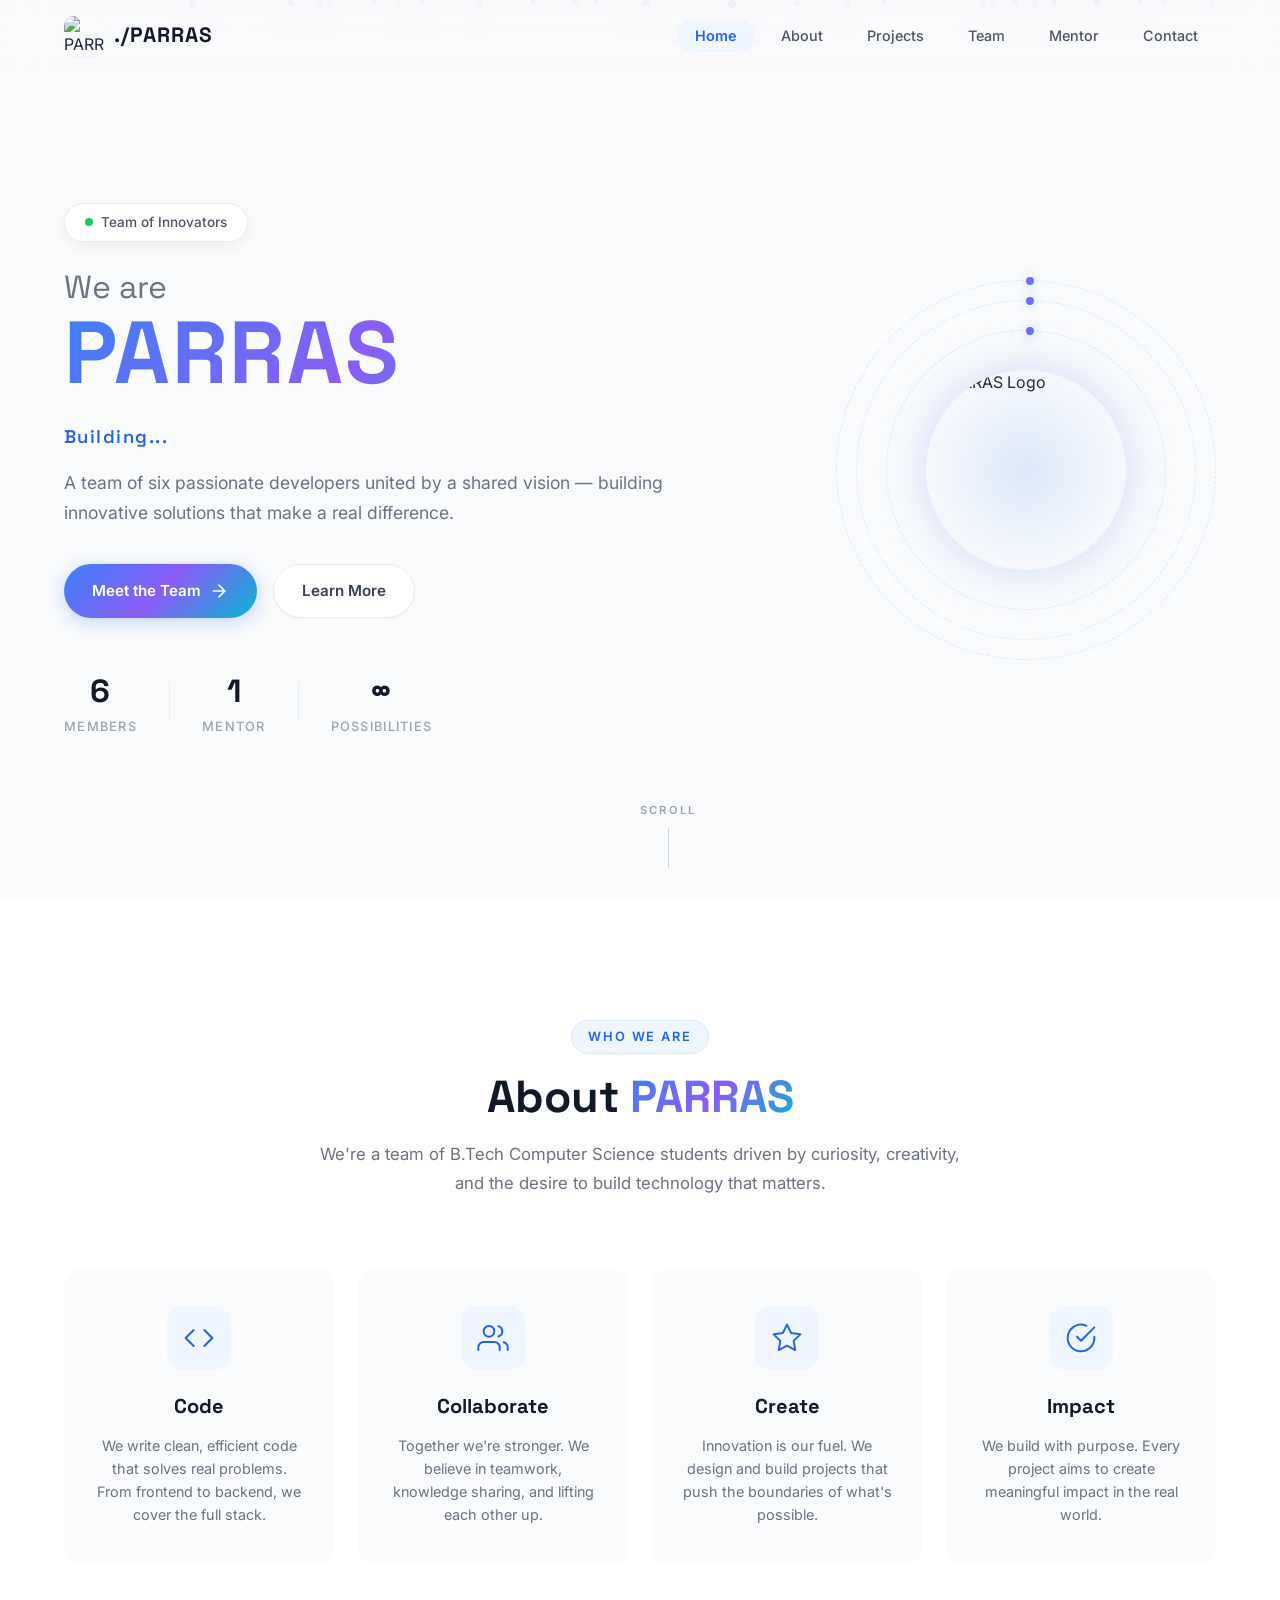
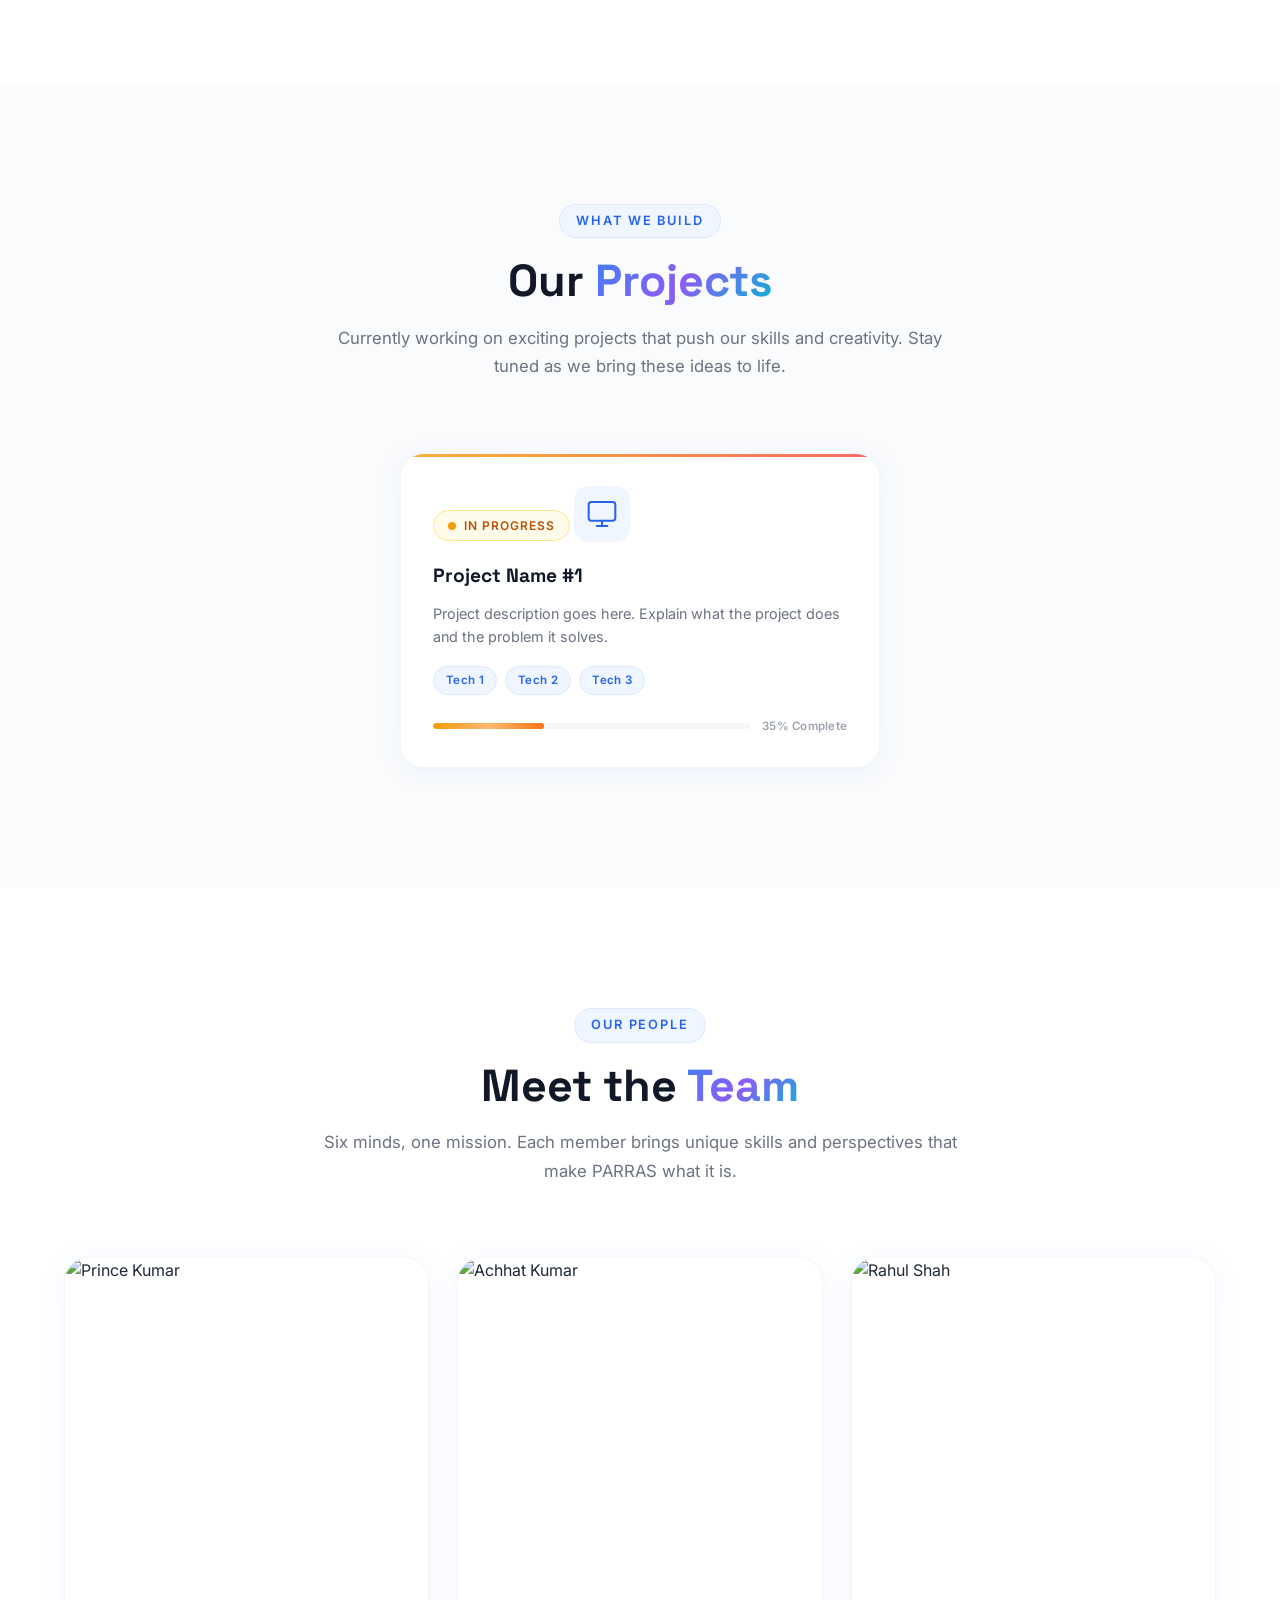
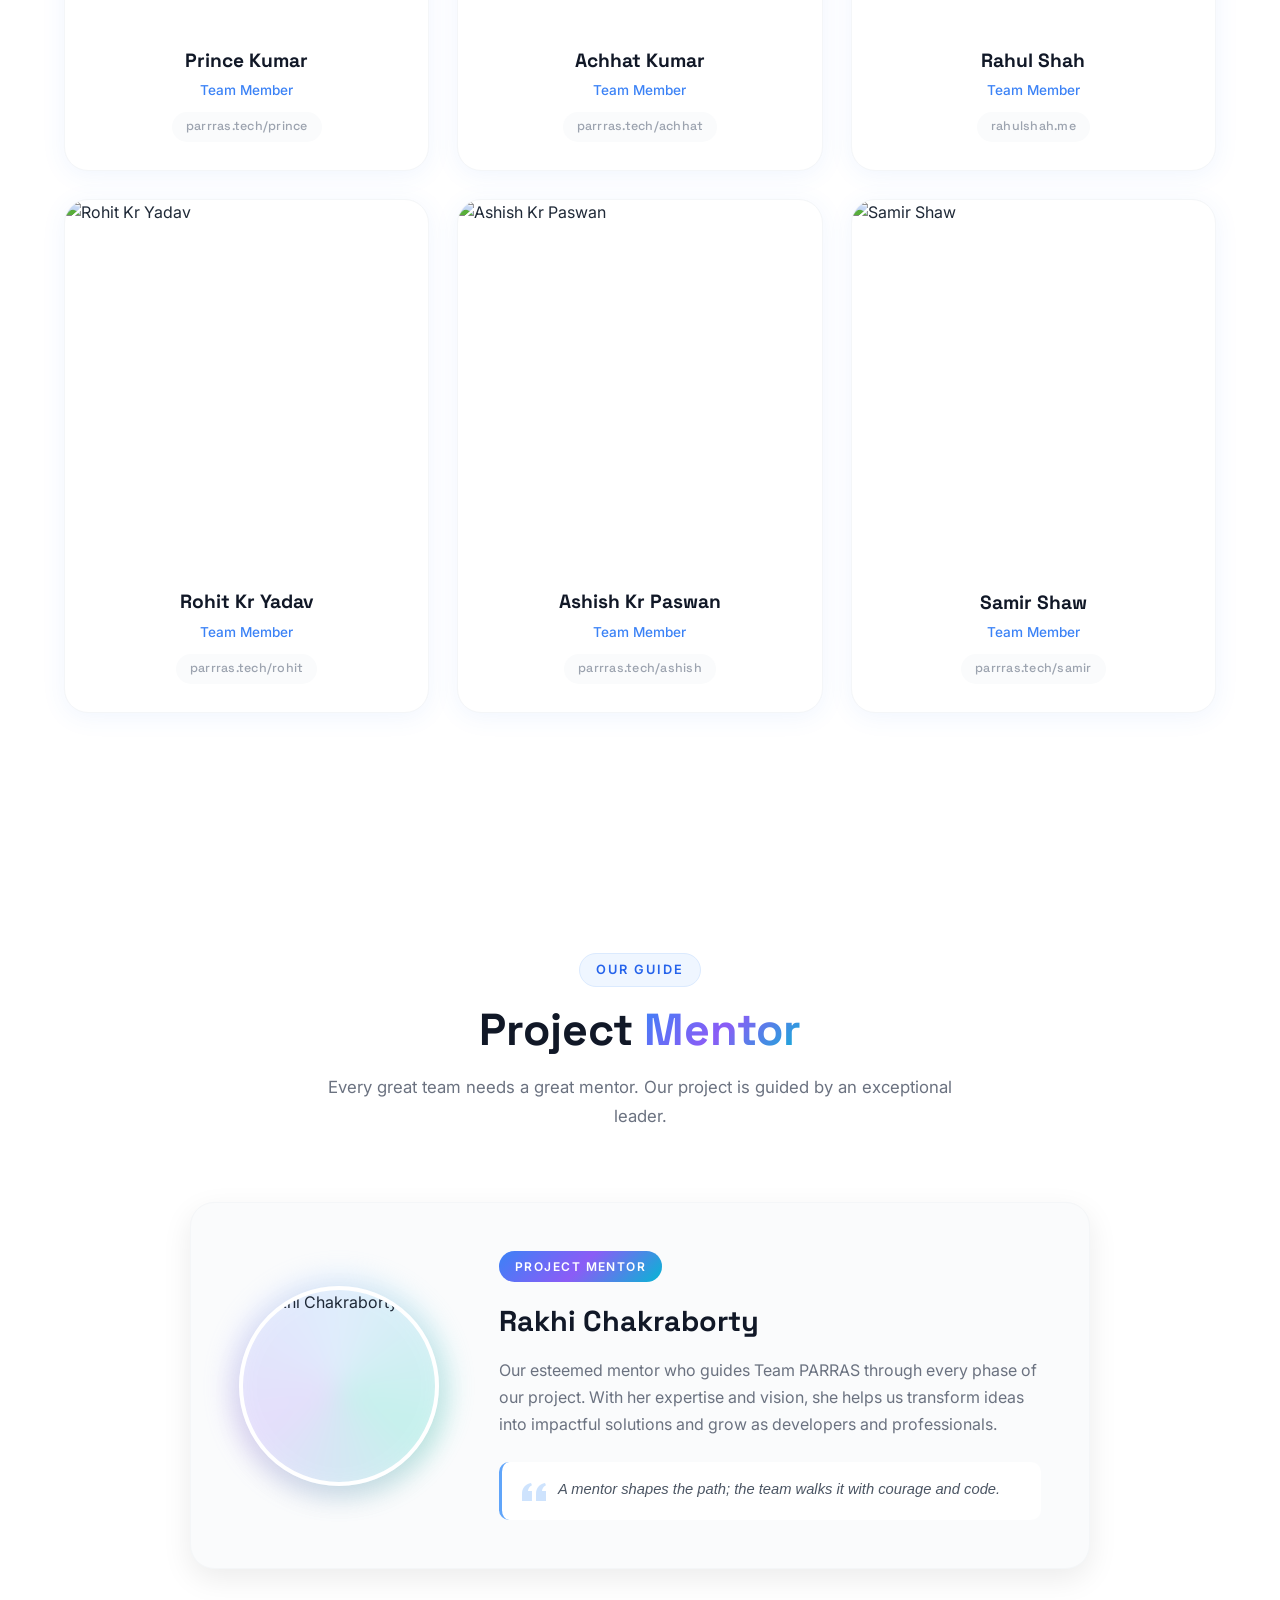
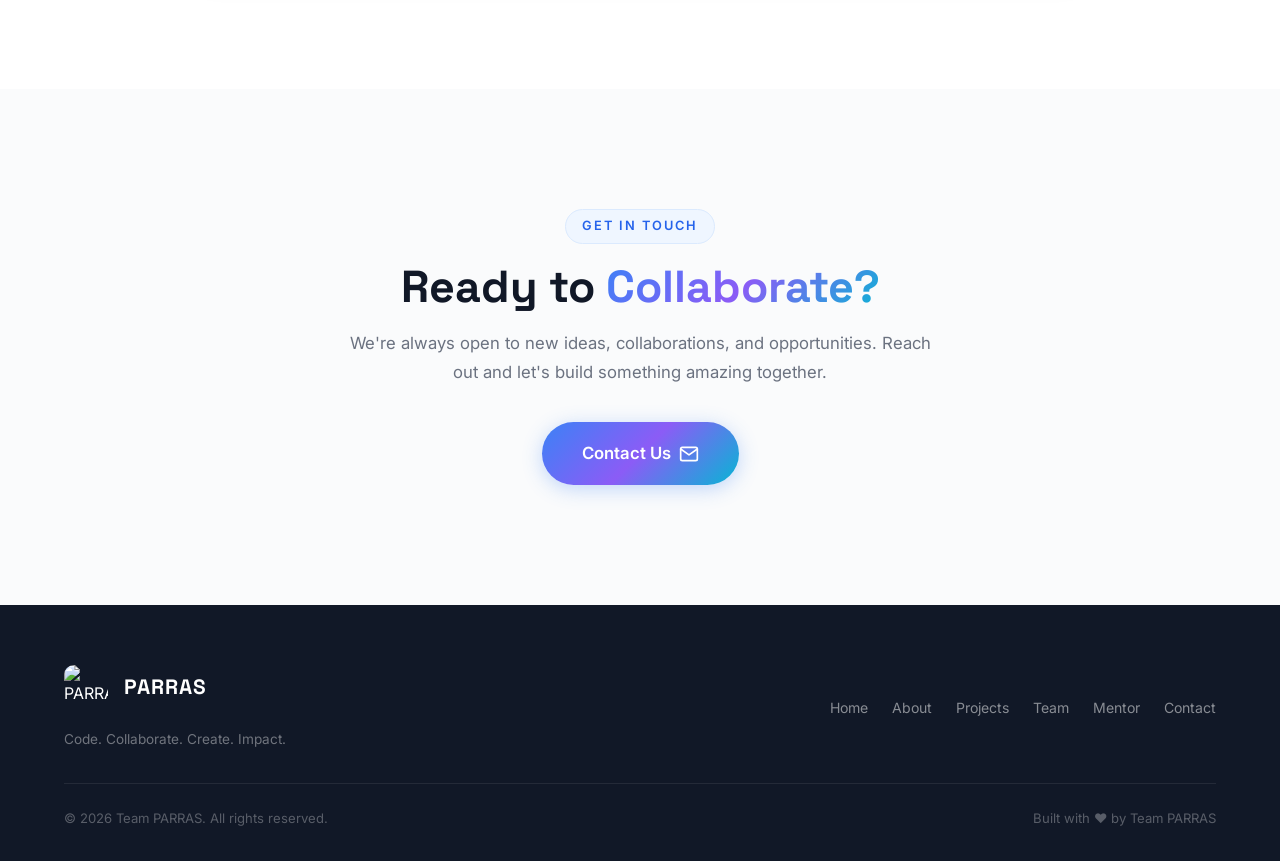
==== commit df096b05: "Revert "Portfolio"" ====
--- a/index.html
+++ b/index.html
@@ -3,74 +3,58 @@
 <head>
     <meta charset="UTF-8">
     <meta name="viewport" content="width=device-width, initial-scale=1.0">
-    <title>Ashish Kumar Paswan — Full Stack Developer | Portfolio</title>
-    <meta name="description" content="Ashish Kumar Paswan's personal portfolio — Full Stack Developer, B.Tech CSE Student at HETC, and Team PARRAS member. Building innovative web solutions.">
-    <meta name="keywords" content="Ashish Kumar Paswan, portfolio, full stack developer, web developer, PARRAS, B.Tech CSE, HETC">
-    <meta name="author" content="Ashish Kumar Paswan">
+    <title>PARRAS — Code. Collaborate. Create. Impact.</title>
+    <meta name="description" content="PARRAS is a team of 6 passionate developers building innovative projects together. Code. Collaborate. Create. Impact.">
+
+
+
+    <meta name="keywords" content="wing2rah, w2r, parras, parrras, parras project, parras team, wing2rah team, Rahul Shah">
+
+    <meta name="author" content="Rahul Shah">
+
     <meta name="robots" content="index, follow">
 
+    <link rel="canonical" href="https://parrras.tech/">
+
     <meta property="og:type" content="website">
-    <meta property="og:title" content="Ashish Kumar Paswan — Full Stack Developer">
-    <meta property="og:description" content="Personal portfolio of Ashish Kumar Paswan — Full Stack Developer and PARRAS team member.">
-
-    <meta name="theme-color" content="#f0f4ff">
+    <meta property="og:title" content="PARRAS | Innovation, Development & Technology">
+    <meta property="og:description" content="Official website of PARRAS featuring AI, web development, software engineering, technology projects, and innovation by team parras.">
+    <meta property="og:url" content="https://parrras.tech/">
+    <meta property="og:site_name" content="PARRAS">
+    <meta property="og:image" content="https://parrras.tech/og-image.jpg">
+
+    <meta name="twitter:card" content="summary_large_image">
+    <meta name="twitter:title" content="PARRAS | Innovation, Development & Technology">
+    <meta name="twitter:description" content="Official website of PARRAS featuring AI, web development, software engineering, technology projects, and innovation by team parras.">
+    <meta name="twitter:image" content="https://parrras.tech/og-image.jpg">
+
+    <meta name="theme-color" content="#0F172A">
+    <link rel="icon" href="assets/images/parras_logo.jpeg" type="image/jpeg">
+    <link href="https://fonts.googleapis.com/css2?family=Inter:wght@300;400;500;600;700;800;900&family=Space+Grotesk:wght@400;500;600;700&display=swap" rel="stylesheet">
     <link rel="stylesheet" href="style.css">
-    <link rel="preconnect" href="https://fonts.googleapis.com">
-    <link rel="preconnect" href="https://fonts.gstatic.com" crossorigin>
-    <link href="https://fonts.googleapis.com/css2?family=Inter:wght@300;400;500;600;700;800;900&family=Space+Grotesk:wght@400;500;600;700&display=swap" rel="stylesheet">
+    <script id="chatway" async="true" src="https://cdn.chatway.app/widget.js?id=w5WVEYdKfu8x"></script>
+    
 </head>
 <body>
 
-    <!-- Animated Background Orbs -->
-    <div class="bg-orbs" aria-hidden="true">
-        <div class="orb orb-1"></div>
-        <div class="orb orb-2"></div>
-        <div class="orb orb-3"></div>
-        <div class="orb orb-4"></div>
-        <div class="orb orb-5"></div>
-    </div>
-
-    <!-- Grain Overlay -->
-    <div class="grain-overlay" aria-hidden="true"></div>
-
-    <!-- Page Loader -->
-    <div class="page-loader" id="pageLoader">
-        <div class="loader-content">
-            <div class="loader-icon">
-                <svg width="48" height="48" viewBox="0 0 48 48" fill="none">
-                    <circle cx="24" cy="24" r="20" stroke="url(#loaderGrad)" stroke-width="3" stroke-linecap="round" stroke-dasharray="80 40" class="loader-circle"/>
-                    <defs>
-                        <linearGradient id="loaderGrad" x1="0%" y1="0%" x2="100%" y2="100%">
-                            <stop offset="0%" stop-color="#6366f1"/>
-                            <stop offset="100%" stop-color="#ec4899"/>
-                        </linearGradient>
-                    </defs>
-                </svg>
-            </div>
-            <div class="loader-name">Ashish Kumar Paswan</div>
-            <div class="loader-bar"><div class="loader-bar-fill"></div></div>
-        </div>
-    </div>
+    <!-- Floating Particles Background -->
+    <div class="particles" id="particles"></div>
 
     <!-- Navigation -->
     <nav class="navbar" id="navbar">
         <div class="nav-container">
-            <a href="#home" class="nav-logo" id="navLogo">
-                <div class="nav-logo-icon">A</div>
-                <span>Ashish</span>
+            <a href="#" class="nav-logo">
+                <img src="assets/images/parras_logo.jpeg" alt="PARRAS Logo" class="nav-logo-img">
+                <span class="nav-logo-text">./PARRAS</span>
             </a>
             <ul class="nav-links" id="navLinks">
                 <li><a href="#home" class="nav-link active">Home</a></li>
                 <li><a href="#about" class="nav-link">About</a></li>
-                <li><a href="#skills" class="nav-link">Skills</a></li>
                 <li><a href="#projects" class="nav-link">Projects</a></li>
-                <li><a href="#education" class="nav-link">Education</a></li>
+                <li><a href="#team" class="nav-link">Team</a></li>
+                <li><a href="#mentor" class="nav-link">Mentor</a></li>
                 <li><a href="#contact" class="nav-link">Contact</a></li>
             </ul>
-            <a href="ashish _Resume new 2.pdf" download class="nav-cta" id="navResumeBtn">
-                <svg width="16" height="16" viewBox="0 0 24 24" fill="none" stroke="currentColor" stroke-width="2" stroke-linecap="round" stroke-linejoin="round"><path d="M21 15v4a2 2 0 0 1-2 2H5a2 2 0 0 1-2-2v-4"/><polyline points="7 10 12 15 17 10"/><line x1="12" y1="15" x2="12" y2="3"/></svg>
-                Download CV
-            </a>
             <button class="nav-toggle" id="navToggle" aria-label="Toggle navigation">
                 <span></span>
                 <span></span>
@@ -81,452 +65,313 @@
 
     <!-- Hero Section -->
     <section class="hero" id="home">
-        <div class="container">
-            <div class="hero-content">
-                <div class="hero-text">
-                    <div class="hero-badge">
-                        <span class="badge-dot"></span>
-                        <span>Available for Opportunities</span>
-                    </div>
-                    <p class="hero-greeting">Hello, I'm</p>
-                    <h1 class="hero-name">Ashish Kumar <span class="gradient-text">Paswan</span></h1>
-                    <p class="hero-title-role">
-                        <span class="typing-text" id="typingText">Full Stack Developer</span>
-                        <span class="typing-cursor">|</span>
+        <div class="hero-content">
+            <div class="hero-badge">
+                <span class="badge-dot"></span>
+                <span>Team of Innovators</span>
+            </div>
+            <h1 class="hero-title">
+                <span class="title-line">We are</span>
+                <span class="title-highlight">PARRAS</span>
+            </h1>
+            <p class="hero-tagline">Building...</p>
+            <p class="hero-description">
+                A team of six passionate developers united by a shared vision — 
+                building innovative solutions that make a real difference.
+            </p>
+            <div class="hero-cta">
+                <a href="#team" class="btn btn-primary">
+                    <span>Meet the Team</span>
+                    <svg width="20" height="20" viewBox="0 0 24 24" fill="none" stroke="currentColor" stroke-width="2" stroke-linecap="round" stroke-linejoin="round"><line x1="5" y1="12" x2="19" y2="12"/><polyline points="12 5 19 12 12 19"/></svg>
+                </a>
+                <a href="#about" class="btn btn-outline">Learn More</a>
+            </div>
+            <div class="hero-stats">
+                <div class="stat">
+                    <span class="stat-number" data-count="6">0</span>
+                    <span class="stat-label">Members</span>
+                </div>
+                <div class="stat-divider"></div>
+                <div class="stat">
+                    <span class="stat-number" data-count="1">0</span>
+                    <span class="stat-label">Mentor</span>
+                </div>
+                <div class="stat-divider"></div>
+                <div class="stat">
+                    <span class="stat-number">∞</span>
+                    <span class="stat-label">Possibilities</span>
+                </div>
+            </div>
+        </div>
+        <div class="hero-visual">
+            <div class="logo-showcase">
+                <img src="assets/images/parras_logo.jpeg" alt="PARRAS Logo" class="hero-logo">
+                <div class="logo-glow"></div>
+                <div class="orbit orbit-1">
+                    <div class="orbit-dot"></div>
+                </div>
+                <div class="orbit orbit-2">
+                    <div class="orbit-dot"></div>
+                </div>
+                <div class="orbit orbit-3">
+                    <div class="orbit-dot"></div>
+                </div>
+            </div>
+        </div>
+        <div class="scroll-indicator" id="scrollIndicator">
+            <span>Scroll</span>
+            <div class="scroll-line"></div>
+        </div>
+    </section>
+
+    <!-- About Section -->
+    <section class="section about" id="about">
+        <div class="container">
+            <div class="section-header">
+                <span class="section-tag">Who We Are</span>
+                <h2 class="section-title">About <span class="gradient-text">PARRAS</span></h2>
+                <p class="section-subtitle">
+                    We're a team of B.Tech Computer Science students driven by curiosity, 
+                    creativity, and the desire to build technology that matters.
+                </p>
+            </div>
+            <div class="about-grid">
+                <div class="about-card" data-animate="fade-up" data-delay="0">
+                    <div class="about-icon">
+                        <svg width="32" height="32" viewBox="0 0 24 24" fill="none" stroke="currentColor" stroke-width="1.5" stroke-linecap="round" stroke-linejoin="round"><polyline points="16 18 22 12 16 6"/><polyline points="8 6 2 12 8 18"/></svg>
+                    </div>
+                    <h3>Code</h3>
+                    <p>We write clean, efficient code that solves real problems. From frontend to backend, we cover the full stack.</p>
+                </div>
+                <div class="about-card" data-animate="fade-up" data-delay="100">
+                    <div class="about-icon">
+                        <svg width="32" height="32" viewBox="0 0 24 24" fill="none" stroke="currentColor" stroke-width="1.5" stroke-linecap="round" stroke-linejoin="round"><path d="M17 21v-2a4 4 0 0 0-4-4H5a4 4 0 0 0-4 4v2"/><circle cx="9" cy="7" r="4"/><path d="M23 21v-2a4 4 0 0 0-3-3.87"/><path d="M16 3.13a4 4 0 0 1 0 7.75"/></svg>
+                    </div>
+                    <h3>Collaborate</h3>
+                    <p>Together we're stronger. We believe in teamwork, knowledge sharing, and lifting each other up.</p>
+                </div>
+                <div class="about-card" data-animate="fade-up" data-delay="200">
+                    <div class="about-icon">
+                        <svg width="32" height="32" viewBox="0 0 24 24" fill="none" stroke="currentColor" stroke-width="1.5" stroke-linecap="round" stroke-linejoin="round"><polygon points="12 2 15.09 8.26 22 9.27 17 14.14 18.18 21.02 12 17.77 5.82 21.02 7 14.14 2 9.27 8.91 8.26 12 2"/></svg>
+                    </div>
+                    <h3>Create</h3>
+                    <p>Innovation is our fuel. We design and build projects that push the boundaries of what's possible.</p>
+                </div>
+                <div class="about-card" data-animate="fade-up" data-delay="300">
+                    <div class="about-icon">
+                        <svg width="32" height="32" viewBox="0 0 24 24" fill="none" stroke="currentColor" stroke-width="1.5" stroke-linecap="round" stroke-linejoin="round"><path d="M22 11.08V12a10 10 0 1 1-5.93-9.14"/><polyline points="22 4 12 14.01 9 11.01"/></svg>
+                    </div>
+                    <h3>Impact</h3>
+                    <p>We build with purpose. Every project aims to create meaningful impact in the real world.</p>
+                </div>
+            </div>
+        </div>
+    </section>
+
+    <!-- Projects Section -->
+    <section class="section projects" id="projects">
+        <div class="container">
+            <div class="section-header">
+                <span class="section-tag">What We Build</span>
+                <h2 class="section-title">Our <span class="gradient-text">Projects</span></h2>
+                <p class="section-subtitle">
+                    Currently working on exciting projects that push our skills and creativity. 
+                    Stay tuned as we bring these ideas to life.
+                </p>
+            </div>
+            <div class="projects-grid">
+
+                <!-- Project 1 -->
+                <div class="project-card" data-animate="fade-up" data-delay="0">
+                    <div class="project-status">
+                        <span class="status-dot status-progress"></span>
+                        <span class="status-text">In Progress</span>
+                    </div>
+                    <div class="project-icon">
+                        <svg width="32" height="32" viewBox="0 0 24 24" fill="none" stroke="currentColor" stroke-width="1.5" stroke-linecap="round" stroke-linejoin="round"><rect x="2" y="3" width="20" height="14" rx="2" ry="2"/><line x1="8" y1="21" x2="16" y2="21"/><line x1="12" y1="17" x2="12" y2="21"/></svg>
+                    </div>
+                    <h3 class="project-name">Project Name #1</h3>
+                    <p class="project-description">Project description goes here. Explain what the project does and the problem it solves.</p>
+                    <div class="project-tech">
+                        <span class="tech-tag">Tech 1</span>
+                        <span class="tech-tag">Tech 2</span>
+                        <span class="tech-tag">Tech 3</span>
+                    </div>
+                    <div class="project-progress">
+                        <div class="progress-bar">
+                            <div class="progress-fill" style="width: 35%"></div>
+                        </div>
+                        <span class="progress-label">35% Complete</span>
+                    </div>
+                </div>
+
+            </div>
+        </div>
+    </section>
+
+    <!-- Team Section -->
+    <section class="section team" id="team">
+        <div class="container">
+            <div class="section-header">
+                <span class="section-tag">Our People</span>
+                <h2 class="section-title">Meet the <span class="gradient-text">Team</span></h2>
+                <p class="section-subtitle">
+                    Six minds, one mission. Each member brings unique skills and perspectives 
+                    that make PARRAS what it is.
+                </p>
+            </div>
+            <div class="team-grid">
+                <!-- Prince Kumar -->
+                <div class="team-card" data-animate="fade-up" data-delay="0">
+                    <div class="card-image-wrapper">
+                        <img src="assets/images/prince_kumar.png" alt="Prince Kumar" class="card-image" loading="lazy">
+                        <div class="card-overlay">
+                            <a href="#" class="portfolio-link" title="View Portfolio">
+                                <svg width="20" height="20" viewBox="0 0 24 24" fill="none" stroke="currentColor" stroke-width="2"><path d="M18 13v6a2 2 0 0 1-2 2H5a2 2 0 0 1-2-2V8a2 2 0 0 1 2-2h6"/><polyline points="15 3 21 3 21 9"/><line x1="10" y1="14" x2="21" y2="3"/></svg>
+                            </a>
+                        </div>
+                    </div>
+                    <div class="card-info">
+                        <h3 class="card-name">Prince Kumar</h3>
+                        <span class="card-role">Team Member</span>
+                        <div class="card-slug">parrras.tech/prince</div>
+                    </div>
+                </div>
+
+                <!-- Achhat Kumar -->
+                <div class="team-card" data-animate="fade-up" data-delay="100">
+                    <div class="card-image-wrapper">
+                        <img src="assets/images/achhat_kumar.png" alt="Achhat Kumar" class="card-image" loading="lazy">
+                        <div class="card-overlay">
+                            <a href="#" class="portfolio-link" title="View Portfolio">
+                                <svg width="20" height="20" viewBox="0 0 24 24" fill="none" stroke="currentColor" stroke-width="2"><path d="M18 13v6a2 2 0 0 1-2 2H5a2 2 0 0 1-2-2V8a2 2 0 0 1 2-2h6"/><polyline points="15 3 21 3 21 9"/><line x1="10" y1="14" x2="21" y2="3"/></svg>
+                            </a>
+                        </div>
+                    </div>
+                    <div class="card-info">
+                        <h3 class="card-name">Achhat Kumar</h3>
+                        <span class="card-role">Team Member</span>
+                        <div class="card-slug">parrras.tech/achhat</div>
+                    </div>
+                </div>
+
+                <!-- Rahul Shah -->
+                <div class="team-card" data-animate="fade-up" data-delay="200">
+                    <div class="card-image-wrapper">
+                        <img src="assets/images/rahul_shah.png" alt="Rahul Shah" class="card-image" loading="lazy">
+                        <div class="card-overlay">
+                            <a href="https://rahulshah.me" class="portfolio-link" title="View Portfolio">
+                                <svg width="20" height="20" viewBox="0 0 24 24" fill="none" stroke="currentColor" stroke-width="2"><path d="M18 13v6a2 2 0 0 1-2 2H5a2 2 0 0 1-2-2V8a2 2 0 0 1 2-2h6"/><polyline points="15 3 21 3 21 9"/><line x1="10" y1="14" x2="21" y2="3"/></svg>
+                            </a>
+                        </div>
+                    </div>
+                    <div class="card-info">
+                        <h3 class="card-name">Rahul Shah</h3>
+                        <span class="card-role">Team Member</span>
+                        <div class="card-slug">rahulshah.me</div>
+                    </div>
+                </div>
+
+                <!-- Rohit Kr Yadav -->
+                <div class="team-card" data-animate="fade-up" data-delay="300">
+                    <div class="card-image-wrapper">
+                        <img src="assets/images/rohit_yadav.png" alt="Rohit Kr Yadav" class="card-image" loading="lazy">
+                        <div class="card-overlay">
+                            <a href="#" class="portfolio-link" title="View Portfolio">
+                                <svg width="20" height="20" viewBox="0 0 24 24" fill="none" stroke="currentColor" stroke-width="2"><path d="M18 13v6a2 2 0 0 1-2 2H5a2 2 0 0 1-2-2V8a2 2 0 0 1 2-2h6"/><polyline points="15 3 21 3 21 9"/><line x1="10" y1="14" x2="21" y2="3"/></svg>
+                            </a>
+                        </div>
+                    </div>
+                    <div class="card-info">
+                        <h3 class="card-name">Rohit Kr Yadav</h3>
+                        <span class="card-role">Team Member</span>
+                        <div class="card-slug">parrras.tech/rohit</div>
+                    </div>
+                </div>
+
+                <!-- Ashish Kr Paswan -->
+                <div class="team-card" data-animate="fade-up" data-delay="400">
+                    <div class="card-image-wrapper">
+                        <img src="assets/images/ashish_paswan.png" alt="Ashish Kr Paswan" class="card-image" loading="lazy">
+                        <div class="card-overlay">
+                            <a href="#" class="portfolio-link" title="View Portfolio">
+                                <svg width="20" height="20" viewBox="0 0 24 24" fill="none" stroke="currentColor" stroke-width="2"><path d="M18 13v6a2 2 0 0 1-2 2H5a2 2 0 0 1-2-2V8a2 2 0 0 1 2-2h6"/><polyline points="15 3 21 3 21 9"/><line x1="10" y1="14" x2="21" y2="3"/></svg>
+                            </a>
+                        </div>
+                    </div>
+                    <div class="card-info">
+                        <h3 class="card-name">Ashish Kr Paswan</h3>
+                        <span class="card-role">Team Member</span>
+                        <div class="card-slug">parrras.tech/ashish</div>
+                    </div>
+                </div>
+
+                <!-- Samir Shaw -->
+                <div class="team-card" data-animate="fade-up" data-delay="500">
+                    <div class="card-image-wrapper">
+                        <img src="assets/images/samir_shaw.png" alt="Samir Shaw" class="card-image" loading="lazy">
+                        <div class="card-overlay">
+                            <a href="#" class="portfolio-link" title="View Portfolio">
+                                <svg width="20" height="20" viewBox="0 0 24 24" fill="none" stroke="currentColor" stroke-width="2"><path d="M18 13v6a2 2 0 0 1-2 2H5a2 2 0 0 1-2-2V8a2 2 0 0 1 2-2h6"/><polyline points="15 3 21 3 21 9"/><line x1="10" y1="14" x2="21" y2="3"/></svg>
+                            </a>
+                        </div>
+                    </div>
+                    <div class="card-info">
+                        <h3 class="card-name">Samir Shaw</h3>
+                        <span class="card-role">Team Member</span>
+                        <div class="card-slug">parrras.tech/samir</div>
+                    </div>
+                </div>
+            </div>
+        </div>
+    </section>
+
+    <!-- Mentor Section -->
+    <section class="section mentor" id="mentor">
+        <div class="container">
+            <div class="section-header">
+                <span class="section-tag">Our Guide</span>
+                <h2 class="section-title">Project <span class="gradient-text">Mentor</span></h2>
+                <p class="section-subtitle">
+                    Every great team needs a great mentor. Our project is guided by an exceptional leader.
+                </p>
+            </div>
+            <div class="mentor-card" data-animate="fade-up">
+                <div class="mentor-image-wrapper">
+                    <img src="assets/images/rakhi_chakraborty.png" alt="Rakhi Chakraborty" class="mentor-image" loading="lazy">
+                    <div class="mentor-glow"></div>
+                </div>
+                <div class="mentor-info">
+                    <div class="mentor-badge">Project Mentor</div>
+                    <h3 class="mentor-name">Rakhi Chakraborty</h3>
+                    <p class="mentor-description">
+                        Our esteemed mentor who guides Team PARRAS through every phase of our project. 
+                        With her expertise and vision, she helps us transform ideas into impactful solutions 
+                        and grow as developers and professionals.
                     </p>
-                    <p class="hero-description">
-                        A passionate B.Tech Computer Science student with a love for building clean, 
-                        efficient web applications. I turn ideas into impactful digital solutions using 
-                        modern technologies.
-                    </p>
-                    <div class="hero-cta">
-                        <a href="#projects" class="btn btn-primary" id="viewWorkBtn">
-                            <span>View My Work</span>
-                            <svg width="18" height="18" viewBox="0 0 24 24" fill="none" stroke="currentColor" stroke-width="2" stroke-linecap="round" stroke-linejoin="round"><line x1="5" y1="12" x2="19" y2="12"/><polyline points="12 5 19 12 12 19"/></svg>
-                        </a>
-                        <a href="#contact" class="btn btn-outline" id="getInTouchBtn">Get in Touch</a>
-                        <a href="ashish _Resume new 2.pdf" download class="btn btn-resume" id="downloadResumeBtn">
-                            <svg width="18" height="18" viewBox="0 0 24 24" fill="none" stroke="currentColor" stroke-width="2" stroke-linecap="round" stroke-linejoin="round"><path d="M21 15v4a2 2 0 0 1-2 2H5a2 2 0 0 1-2-2v-4"/><polyline points="7 10 12 15 17 10"/><line x1="12" y1="15" x2="12" y2="3"/></svg>
-                            <span>Resume</span>
-                        </a>
-                    </div>
-                    <div class="hero-socials">
-                        <a href="https://github.com/ashishkumarpaswan" target="_blank" rel="noopener" class="social-link" title="GitHub" id="githubLink">
-                            <svg width="20" height="20" viewBox="0 0 24 24" fill="currentColor"><path d="M12 0C5.37 0 0 5.37 0 12c0 5.31 3.435 9.795 8.205 11.385.6.105.825-.255.825-.57 0-.285-.015-1.23-.015-2.235-3.015.555-3.795-.735-4.035-1.41-.135-.345-.72-1.41-1.23-1.695-.42-.225-1.02-.78-.015-.795.945-.015 1.62.87 1.845 1.23 1.08 1.815 2.805 1.305 3.495.99.105-.78.42-1.305.765-1.605-2.67-.3-5.46-1.335-5.46-5.925 0-1.305.465-2.385 1.23-3.225-.12-.3-.54-1.53.12-3.18 0 0 1.005-.315 3.3 1.23.96-.27 1.98-.405 3-.405s2.04.135 3 .405c2.295-1.56 3.3-1.23 3.3-1.23.66 1.65.24 2.88.12 3.18.765.84 1.23 1.905 1.23 3.225 0 4.605-2.805 5.625-5.475 5.925.435.375.81 1.095.81 2.22 0 1.605-.015 2.895-.015 3.3 0 .315.225.69.825.57A12.02 12.02 0 0 0 24 12c0-6.63-5.37-12-12-12z"/></svg>
-                        </a>
-                        <a href="https://linkedin.com/in/ashishkumarpaswan" target="_blank" rel="noopener" class="social-link" title="LinkedIn" id="linkedinLink">
-                            <svg width="20" height="20" viewBox="0 0 24 24" fill="currentColor"><path d="M20.447 20.452h-3.554v-5.569c0-1.328-.027-3.037-1.852-3.037-1.853 0-2.136 1.445-2.136 2.939v5.667H9.351V9h3.414v1.561h.046c.477-.9 1.637-1.85 3.37-1.85 3.601 0 4.267 2.37 4.267 5.455v6.286zM5.337 7.433a2.062 2.062 0 0 1-2.063-2.065 2.064 2.064 0 1 1 2.063 2.065zm1.782 13.019H3.555V9h3.564v11.452zM22.225 0H1.771C.792 0 0 .774 0 1.729v20.542C0 23.227.792 24 1.771 24h20.451C23.2 24 24 23.227 24 22.271V1.729C24 .774 23.2 0 22.222 0h.003z"/></svg>
-                        </a>
-                        <a href="mailto:btechashish01@gmail.com" class="social-link" title="Email" id="emailLink">
-                            <svg width="20" height="20" viewBox="0 0 24 24" fill="none" stroke="currentColor" stroke-width="2" stroke-linecap="round" stroke-linejoin="round"><path d="M4 4h16c1.1 0 2 .9 2 2v12c0 1.1-.9 2-2 2H4c-1.1 0-2-.9-2-2V6c0-1.1.9-2 2-2z"/><polyline points="22,6 12,13 2,6"/></svg>
-                        </a>
-                        <a href="tel:+919903097504" class="social-link" title="Phone" id="phoneLink">
-                            <svg width="20" height="20" viewBox="0 0 24 24" fill="none" stroke="currentColor" stroke-width="2" stroke-linecap="round" stroke-linejoin="round"><path d="M22 16.92v3a2 2 0 0 1-2.18 2 19.79 19.79 0 0 1-8.63-3.07 19.5 19.5 0 0 1-6-6 19.79 19.79 0 0 1-3.07-8.67A2 2 0 0 1 4.11 2h3a2 2 0 0 1 2 1.72c.127.96.361 1.903.7 2.81a2 2 0 0 1-.45 2.11L8.09 9.91a16 16 0 0 0 6 6l1.27-1.27a2 2 0 0 1 2.11-.45c.907.339 1.85.573 2.81.7A2 2 0 0 1 22 16.92z"/></svg>
-                        </a>
-                    </div>
-                </div>
-                <div class="hero-image-wrapper">
-                    <div class="hero-image-container">
-                        <img src="ashish.jpeg" alt="Ashish Kumar Paswan" class="hero-image">
-                        <div class="hero-image-glow"></div>
-                        <div class="hero-float-card card-1">
-                            <div class="card-icon">💻</div>
-                            <div class="card-label">Role</div>
-                            <div class="card-value">Full Stack Dev</div>
-                        </div>
-                        <div class="hero-float-card card-2">
-                            <div class="card-icon">🎓</div>
-                            <div class="card-label">Education</div>
-                            <div class="card-value">B.Tech CSE</div>
-                        </div>
-                        <div class="hero-float-card card-3">
-                            <div class="card-icon">📊</div>
-                            <div class="card-label">CGPA</div>
-                            <div class="card-value">7.29</div>
-                        </div>
-                    </div>
-                </div>
-            </div>
-        </div>
-    </section>
-
-    <!-- About Section -->
-    <section class="section" id="about">
-        <div class="container">
-            <span class="section-tag reveal">About Me</span>
-            <h2 class="section-title reveal reveal-delay-1">Who I <span class="gradient-text">Am</span></h2>
-
-            <div class="about-content reveal reveal-delay-2">
-                <div class="about-text">
-                    <p>
-                        I'm <strong>Ashish Kumar Paswan</strong>, a B.Tech Computer Science and Engineering student 
-                        at <strong style="color: var(--accent-1);">Hooghly Engineering & Technology College</strong>. 
-                        I have a solid foundation in full-stack web development and core computer science subjects 
-                        including Data Structures, Operating Systems, Computer Networks, and DBMS.
-                    </p>
-                    <p>
-                        I enjoy building web applications using <strong>React, Node.js, Express, and MongoDB</strong>. 
-                        I am a quick learner who loves solving problems and is constantly looking for opportunities 
-                        to improve my skills and grow as a software developer. As a proud member of 
-                        <strong style="color: var(--accent-2);">Team PARRAS</strong>, I collaborate on projects that 
-                        make a real impact.
-                    </p>
-                    <div class="about-stats">
-                        <div class="stat-card" id="statProjects">
-                            <div class="stat-number" data-count="5" data-suffix="+">0</div>
-                            <div class="stat-label">Projects</div>
-                        </div>
-                        <div class="stat-card" id="statTech">
-                            <div class="stat-number" data-count="8" data-suffix="+">0</div>
-                            <div class="stat-label">Technologies</div>
-                        </div>
-                        <div class="stat-card" id="statCertifications">
-                            <div class="stat-number" data-count="2" data-suffix="">0</div>
-                            <div class="stat-label">Certifications</div>
-                        </div>
-                    </div>
-                </div>
-                <div class="about-details">
-                    <div class="detail-item" id="detailName">
-                        <div class="detail-icon">
-                            <svg width="24" height="24" viewBox="0 0 24 24" fill="none" stroke="currentColor" stroke-width="2" stroke-linecap="round" stroke-linejoin="round"><path d="M20 21v-2a4 4 0 0 0-4-4H8a4 4 0 0 0-4 4v2"/><circle cx="12" cy="7" r="4"/></svg>
-                        </div>
-                        <div>
-                            <div class="detail-label">Name</div>
-                            <div class="detail-value">Ashish Kumar Paswan</div>
-                        </div>
-                    </div>
-                    <div class="detail-item" id="detailEducation">
-                        <div class="detail-icon">
-                            <svg width="24" height="24" viewBox="0 0 24 24" fill="none" stroke="currentColor" stroke-width="2" stroke-linecap="round" stroke-linejoin="round"><path d="M22 10v6M2 10l10-5 10 5-10 5z"/><path d="M6 12v5c0 1 4 3 6 3s6-2 6-3v-5"/></svg>
-                        </div>
-                        <div>
-                            <div class="detail-label">Education</div>
-                            <div class="detail-value">B.Tech CSE (HETC, 2023–2027)</div>
-                        </div>
-                    </div>
-                    <div class="detail-item" id="detailTeam">
-                        <div class="detail-icon">
-                            <svg width="24" height="24" viewBox="0 0 24 24" fill="none" stroke="currentColor" stroke-width="2" stroke-linecap="round" stroke-linejoin="round"><path d="M17 21v-2a4 4 0 0 0-4-4H5a4 4 0 0 0-4 4v2"/><circle cx="9" cy="7" r="4"/><path d="M23 21v-2a4 4 0 0 0-3-3.87"/><path d="M16 3.13a4 4 0 0 1 0 7.75"/></svg>
-                        </div>
-                        <div>
-                            <div class="detail-label">Team</div>
-                            <div class="detail-value">PARRAS</div>
-                        </div>
-                    </div>
-                    <div class="detail-item" id="detailEmail">
-                        <div class="detail-icon">
-                            <svg width="24" height="24" viewBox="0 0 24 24" fill="none" stroke="currentColor" stroke-width="2" stroke-linecap="round" stroke-linejoin="round"><path d="M4 4h16c1.1 0 2 .9 2 2v12c0 1.1-.9 2-2 2H4c-1.1 0-2-.9-2-2V6c0-1.1.9-2 2-2z"/><polyline points="22,6 12,13 2,6"/></svg>
-                        </div>
-                        <div>
-                            <div class="detail-label">Email</div>
-                            <div class="detail-value">btechashish01@gmail.com</div>
-                        </div>
-                    </div>
-                    <div class="detail-item" id="detailPhone">
-                        <div class="detail-icon">
-                            <svg width="24" height="24" viewBox="0 0 24 24" fill="none" stroke="currentColor" stroke-width="2" stroke-linecap="round" stroke-linejoin="round"><path d="M22 16.92v3a2 2 0 0 1-2.18 2 19.79 19.79 0 0 1-8.63-3.07 19.5 19.5 0 0 1-6-6 19.79 19.79 0 0 1-3.07-8.67A2 2 0 0 1 4.11 2h3a2 2 0 0 1 2 1.72c.127.96.361 1.903.7 2.81a2 2 0 0 1-.45 2.11L8.09 9.91a16 16 0 0 0 6 6l1.27-1.27a2 2 0 0 1 2.11-.45c.907.339 1.85.573 2.81.7A2 2 0 0 1 22 16.92z"/></svg>
-                        </div>
-                        <div>
-                            <div class="detail-label">Phone</div>
-                            <div class="detail-value">+91-9903097504</div>
-                        </div>
-                    </div>
-                </div>
-            </div>
-        </div>
-    </section>
-
-    <!-- Skills Section -->
-    <section class="section" id="skills">
-        <div class="container">
-            <span class="section-tag reveal">What I Know</span>
-            <h2 class="section-title reveal reveal-delay-1">My <span class="gradient-text">Skills</span></h2>
-            <p class="section-subtitle reveal reveal-delay-2">
-                A diverse set of technologies and tools that I use to bring ideas to life.
-            </p>
-
-            <div class="skills-grid">
-                <div class="skill-category reveal reveal-delay-1" id="skillFrontend">
-                    <div class="skill-category-icon">⚡</div>
-                    <h3>Frontend</h3>
-                    <div class="skill-tags">
-                        <span class="skill-tag">HTML5</span>
-                        <span class="skill-tag">CSS3</span>
-                        <span class="skill-tag">JavaScript</span>
-                        <span class="skill-tag">React</span>
-                        <span class="skill-tag">Responsive Design</span>
-                    </div>
-                </div>
-                <div class="skill-category reveal reveal-delay-2" id="skillBackend">
-                    <div class="skill-category-icon">🔧</div>
-                    <h3>Backend</h3>
-                    <div class="skill-tags">
-                        <span class="skill-tag">Node.js</span>
-                        <span class="skill-tag">Express.js</span>
-                        <span class="skill-tag">REST APIs</span>
-                        <span class="skill-tag">MongoDB</span>
-                    </div>
-                </div>
-                <div class="skill-category reveal reveal-delay-3" id="skillLanguages">
-                    <div class="skill-category-icon">💡</div>
-                    <h3>Programming Languages</h3>
-                    <div class="skill-tags">
-                        <span class="skill-tag">C</span>
-                        <span class="skill-tag">Java</span>
-                        <span class="skill-tag">Python</span>
-                        <span class="skill-tag">JavaScript</span>
-                    </div>
-                </div>
-                <div class="skill-category reveal reveal-delay-4" id="skillTools">
-                    <div class="skill-category-icon">🛠️</div>
-                    <h3>Tools & Concepts</h3>
-                    <div class="skill-tags">
-                        <span class="skill-tag">Git / GitHub</span>
-                        <span class="skill-tag">SQL</span>
-                        <span class="skill-tag">Data Structures</span>
-                        <span class="skill-tag">OS</span>
-                        <span class="skill-tag">Computer Networks</span>
-                        <span class="skill-tag">DBMS</span>
-                    </div>
-                </div>
-                <div class="skill-category reveal reveal-delay-5" id="skillSoft">
-                    <div class="skill-category-icon">🤝</div>
-                    <h3>Soft Skills</h3>
-                    <div class="skill-tags">
-                        <span class="skill-tag">Collaboration</span>
-                        <span class="skill-tag">Communication</span>
-                        <span class="skill-tag">Planning</span>
-                        <span class="skill-tag">Adaptability</span>
-                        <span class="skill-tag">Prioritization</span>
-                    </div>
-                </div>
-            </div>
-        </div>
-    </section>
-
-    <!-- Projects Section -->
-    <section class="section" id="projects">
-        <div class="container">
-            <span class="section-tag reveal">My Work</span>
-            <h2 class="section-title reveal reveal-delay-1">Featured <span class="gradient-text">Projects</span></h2>
-            <p class="section-subtitle reveal reveal-delay-2">
-                Here are some of the projects I've built — solving real problems with modern web technologies.
-            </p>
-
-            <div class="projects-grid">
-                <!-- Project 1 -->
-                <div class="project-card reveal reveal-delay-1" id="projectAmazon">
-                    <div class="project-header">
-                        <div class="project-icon">
-                            <svg width="24" height="24" viewBox="0 0 24 24" fill="none" stroke="currentColor" stroke-width="2" stroke-linecap="round" stroke-linejoin="round"><circle cx="9" cy="21" r="1"/><circle cx="20" cy="21" r="1"/><path d="M1 1h4l2.68 13.39a2 2 0 0 0 2 1.61h9.72a2 2 0 0 0 2-1.61L23 6H6"/></svg>
-                        </div>
-                        <div class="project-links">
-                            <a href="#" class="project-link" title="GitHub" id="amazonGithub">
-                                <svg width="20" height="20" viewBox="0 0 24 24" fill="currentColor"><path d="M12 0C5.37 0 0 5.37 0 12c0 5.31 3.435 9.795 8.205 11.385.6.105.825-.255.825-.57 0-.285-.015-1.23-.015-2.235-3.015.555-3.795-.735-4.035-1.41-.135-.345-.72-1.41-1.23-1.695-.42-.225-1.02-.78-.015-.795.945-.015 1.62.87 1.845 1.23 1.08 1.815 2.805 1.305 3.495.99.105-.78.42-1.305.765-1.605-2.67-.3-5.46-1.335-5.46-5.925 0-1.305.465-2.385 1.23-3.225-.12-.3-.54-1.53.12-3.18 0 0 1.005-.315 3.3 1.23.96-.27 1.98-.405 3-.405s2.04.135 3 .405c2.295-1.56 3.3-1.23 3.3-1.23.66 1.65.24 2.88.12 3.18.765.84 1.23 1.905 1.23 3.225 0 4.605-2.805 5.625-5.475 5.925.435.375.81 1.095.81 2.22 0 1.605-.015 2.895-.015 3.3 0 .315.225.69.825.57A12.02 12.02 0 0 0 24 12c0-6.63-5.37-12-12-12z"/></svg>
-                            </a>
-                            <a href="#" class="project-link" title="Live Demo" id="amazonDemo">
-                                <svg width="20" height="20" viewBox="0 0 24 24" fill="none" stroke="currentColor" stroke-width="2" stroke-linecap="round" stroke-linejoin="round"><path d="M18 13v6a2 2 0 0 1-2 2H5a2 2 0 0 1-2-2V8a2 2 0 0 1 2-2h6"/><polyline points="15 3 21 3 21 9"/><line x1="10" y1="14" x2="21" y2="3"/></svg>
-                            </a>
-                        </div>
-                    </div>
-                    <h3 class="project-name">E-commerce Amazon Clone</h3>
-                    <p class="project-description">Built a responsive, full-featured Amazon clone with core e-commerce functionalities including user authentication, product browsing, and a complete shopping cart system.</p>
-                    <div class="project-tech">
-                        <span class="tech-tag">HTML</span>
-                        <span class="tech-tag">CSS</span>
-                        <span class="tech-tag">Vanilla JS</span>
-                    </div>
-                </div>
-
-                <!-- Project 2 -->
-                <div class="project-card reveal reveal-delay-2" id="projectStudentMgmt">
-                    <div class="project-header">
-                        <div class="project-icon">
-                            <svg width="24" height="24" viewBox="0 0 24 24" fill="none" stroke="currentColor" stroke-width="2" stroke-linecap="round" stroke-linejoin="round"><path d="M17 21v-2a4 4 0 0 0-4-4H5a4 4 0 0 0-4 4v2"/><circle cx="9" cy="7" r="4"/><path d="M23 21v-2a4 4 0 0 0-3-3.87"/><path d="M16 3.13a4 4 0 0 1 0 7.75"/></svg>
-                        </div>
-                        <div class="project-links">
-                            <a href="#" class="project-link" title="GitHub" id="studentGithub">
-                                <svg width="20" height="20" viewBox="0 0 24 24" fill="currentColor"><path d="M12 0C5.37 0 0 5.37 0 12c0 5.31 3.435 9.795 8.205 11.385.6.105.825-.255.825-.57 0-.285-.015-1.23-.015-2.235-3.015.555-3.795-.735-4.035-1.41-.135-.345-.72-1.41-1.23-1.695-.42-.225-1.02-.78-.015-.795.945-.015 1.62.87 1.845 1.23 1.08 1.815 2.805 1.305 3.495.99.105-.78.42-1.305.765-1.605-2.67-.3-5.46-1.335-5.46-5.925 0-1.305.465-2.385 1.23-3.225-.12-.3-.54-1.53.12-3.18 0 0 1.005-.315 3.3 1.23.96-.27 1.98-.405 3-.405s2.04.135 3 .405c2.295-1.56 3.3-1.23 3.3-1.23.66 1.65.24 2.88.12 3.18.765.84 1.23 1.905 1.23 3.225 0 4.605-2.805 5.625-5.475 5.925.435.375.81 1.095.81 2.22 0 1.605-.015 2.895-.015 3.3 0 .315.225.69.825.57A12.02 12.02 0 0 0 24 12c0-6.63-5.37-12-12-12z"/></svg>
-                            </a>
-                        </div>
-                    </div>
-                    <h3 class="project-name">Student Management System</h3>
-                    <p class="project-description">Feature-rich system with full CRUD operations, student profile management, attendance tracking, GPA calculation, search & filtering, CSV/JSON export, and LocalStorage-based data persistence. Modern glassmorphism UI with interactive dashboard and real-time statistics.</p>
-                    <div class="project-tech">
-                        <span class="tech-tag">HTML</span>
-                        <span class="tech-tag">CSS</span>
-                        <span class="tech-tag">Vanilla JS</span>
-                    </div>
-                </div>
-
-                <!-- Project 3 -->
-                <div class="project-card reveal reveal-delay-3" id="projectUpcoming">
-                    <div class="project-header">
-                        <div class="project-icon">
-                            <svg width="24" height="24" viewBox="0 0 24 24" fill="none" stroke="currentColor" stroke-width="2" stroke-linecap="round" stroke-linejoin="round"><polygon points="13 2 3 14 12 14 11 22 21 10 12 10 13 2"/></svg>
-                        </div>
-                        <div class="project-links">
-                            <a href="#" class="project-link" title="GitHub" id="upcomingGithub">
-                                <svg width="20" height="20" viewBox="0 0 24 24" fill="currentColor"><path d="M12 0C5.37 0 0 5.37 0 12c0 5.31 3.435 9.795 8.205 11.385.6.105.825-.255.825-.57 0-.285-.015-1.23-.015-2.235-3.015.555-3.795-.735-4.035-1.41-.135-.345-.72-1.41-1.23-1.695-.42-.225-1.02-.78-.015-.795.945-.015 1.62.87 1.845 1.23 1.08 1.815 2.805 1.305 3.495.99.105-.78.42-1.305.765-1.605-2.67-.3-5.46-1.335-5.46-5.925 0-1.305.465-2.385 1.23-3.225-.12-.3-.54-1.53.12-3.18 0 0 1.005-.315 3.3 1.23.96-.27 1.98-.405 3-.405s2.04.135 3 .405c2.295-1.56 3.3-1.23 3.3-1.23.66 1.65.24 2.88.12 3.18.765.84 1.23 1.905 1.23 3.225 0 4.605-2.805 5.625-5.475 5.925.435.375.81 1.095.81 2.22 0 1.605-.015 2.895-.015 3.3 0 .315.225.69.825.57A12.02 12.02 0 0 0 24 12c0-6.63-5.37-12-12-12z"/></svg>
-                            </a>
-                        </div>
-                    </div>
-                    <h3 class="project-name">Coming Soon 🚀</h3>
-                    <p class="project-description">Exciting new project in the works! Currently exploring React, Node.js, and MongoDB to build something innovative with Team PARRAS. Stay tuned for updates!</p>
-                    <div class="project-tech">
-                        <span class="tech-tag">React</span>
-                        <span class="tech-tag">Node.js</span>
-                        <span class="tech-tag">MongoDB</span>
-                    </div>
-                </div>
-            </div>
-        </div>
-    </section>
-
-    <!-- Education & Certifications Section -->
-    <section class="section" id="education">
-        <div class="container">
-            <span class="section-tag reveal">My Journey</span>
-            <h2 class="section-title reveal reveal-delay-1">Education & <span class="gradient-text">Certifications</span></h2>
-
-            <div class="education-grid">
-                <div class="education-timeline">
-                    <div class="timeline-item reveal reveal-delay-1" id="eduBtech">
-                        <div class="timeline-dot"></div>
-                        <div class="timeline-content glass-card">
-                            <div class="timeline-badge">2023 – 2027</div>
-                            <h3>B.Tech in Computer Science & Engineering</h3>
-                            <p class="timeline-institution">Hooghly Engineering & Technology College, West Bengal</p>
-                            <p class="timeline-detail">CGPA: 7.29 (Aggregate)</p>
-                        </div>
-                    </div>
-                    <div class="timeline-item reveal reveal-delay-2" id="eduHigher">
-                        <div class="timeline-dot"></div>
-                        <div class="timeline-content glass-card">
-                            <div class="timeline-badge">2023</div>
-                            <h3>Higher Secondary Education (ISC)</h3>
-                            <p class="timeline-institution">Jogamaya Memorial Institute</p>
-                            <p class="timeline-detail">Percentage: 69.75%</p>
-                        </div>
-                    </div>
-                    <div class="timeline-item reveal reveal-delay-3" id="eduSecondary">
-                        <div class="timeline-dot"></div>
-                        <div class="timeline-content glass-card">
-                            <div class="timeline-badge">2021</div>
-                            <h3>Secondary Education (ISC)</h3>
-                            <p class="timeline-institution">Jogamaya Memorial Institute</p>
-                            <p class="timeline-detail">Percentage: 82.4%</p>
-                        </div>
-                    </div>
-                </div>
-
-                <div class="certifications-section">
-                    <h3 class="cert-heading reveal reveal-delay-2">
-                        <svg width="24" height="24" viewBox="0 0 24 24" fill="none" stroke="currentColor" stroke-width="2" stroke-linecap="round" stroke-linejoin="round"><circle cx="12" cy="8" r="7"/><polyline points="8.21 13.89 7 23 12 20 17 23 15.79 13.88"/></svg>
-                        Certifications
-                    </h3>
-                    <div class="cert-list">
-                        <div class="cert-card glass-card reveal reveal-delay-3" id="certPython">
-                            <div class="cert-icon">🐍</div>
-                            <div>
-                                <div class="cert-name">Joy of Computing with Python</div>
-                                <div class="cert-issuer">NPTEL</div>
-                            </div>
-                        </div>
-                        <div class="cert-card glass-card reveal reveal-delay-4" id="certAI">
-                            <div class="cert-icon">🤖</div>
-                            <div>
-                                <div class="cert-name">Programming with Generative AI</div>
-                                <div class="cert-issuer">NPTEL</div>
-                            </div>
-                        </div>
-                    </div>
-
-                    <h3 class="cert-heading reveal reveal-delay-3" style="margin-top: 40px;">
-                        <svg width="24" height="24" viewBox="0 0 24 24" fill="none" stroke="currentColor" stroke-width="2" stroke-linecap="round" stroke-linejoin="round"><path d="M18 8A6 6 0 0 0 6 8c0 7-3 9-3 9h18s-3-2-3-9"/><path d="M13.73 21a2 2 0 0 1-3.46 0"/></svg>
-                        Extracurricular & Hobbies
-                    </h3>
-                    <div class="hobbies-grid reveal reveal-delay-4">
-                        <div class="hobby-tag glass-card">🏏 Cricket</div>
-                        <div class="hobby-tag glass-card">📸 Photography</div>
-                        <div class="hobby-tag glass-card">🎬 Videography</div>
-                        <div class="hobby-tag glass-card">🌱 Gardening</div>
-                        <div class="hobby-tag glass-card">📚 Reading</div>
-                        <div class="hobby-tag glass-card">🎵 Music</div>
-                        <div class="hobby-tag glass-card">💻 Smart Coder 2.24</div>
-                    </div>
-                </div>
-            </div>
-        </div>
-    </section>
-
-    <!-- Contact Section -->
-    <section class="section" id="contact">
-        <div class="container">
-            <span class="section-tag reveal">Get in Touch</span>
-            <h2 class="section-title reveal reveal-delay-1">Let's <span class="gradient-text">Connect</span></h2>
-            <p class="section-subtitle reveal reveal-delay-2">
-                Have an idea, question, or just want to say hi? Feel free to reach out!
-            </p>
-
-            <div class="contact-content reveal reveal-delay-3">
-                <div class="contact-info">
-                    <div class="contact-item glass-card" id="contactEmail">
-                        <div class="contact-icon">
-                            <svg width="24" height="24" viewBox="0 0 24 24" fill="none" stroke="currentColor" stroke-width="2" stroke-linecap="round" stroke-linejoin="round"><path d="M4 4h16c1.1 0 2 .9 2 2v12c0 1.1-.9 2-2 2H4c-1.1 0-2-.9-2-2V6c0-1.1.9-2 2-2z"/><polyline points="22,6 12,13 2,6"/></svg>
-                        </div>
-                        <div>
-                            <div class="contact-label">Email</div>
-                            <div class="contact-value">btechashish01@gmail.com</div>
-                        </div>
-                    </div>
-                    <div class="contact-item glass-card" id="contactPhone">
-                        <div class="contact-icon">
-                            <svg width="24" height="24" viewBox="0 0 24 24" fill="none" stroke="currentColor" stroke-width="2" stroke-linecap="round" stroke-linejoin="round"><path d="M22 16.92v3a2 2 0 0 1-2.18 2 19.79 19.79 0 0 1-8.63-3.07 19.5 19.5 0 0 1-6-6 19.79 19.79 0 0 1-3.07-8.67A2 2 0 0 1 4.11 2h3a2 2 0 0 1 2 1.72c.127.96.361 1.903.7 2.81a2 2 0 0 1-.45 2.11L8.09 9.91a16 16 0 0 0 6 6l1.27-1.27a2 2 0 0 1 2.11-.45c.907.339 1.85.573 2.81.7A2 2 0 0 1 22 16.92z"/></svg>
-                        </div>
-                        <div>
-                            <div class="contact-label">Phone</div>
-                            <div class="contact-value">+91-9903097504</div>
-                        </div>
-                    </div>
-                    <div class="contact-item glass-card" id="contactLocation">
-                        <div class="contact-icon">
-                            <svg width="24" height="24" viewBox="0 0 24 24" fill="none" stroke="currentColor" stroke-width="2" stroke-linecap="round" stroke-linejoin="round"><path d="M21 10c0 7-9 13-9 13s-9-6-9-13a9 9 0 0 1 18 0z"/><circle cx="12" cy="10" r="3"/></svg>
-                        </div>
-                        <div>
-                            <div class="contact-label">Location</div>
-                            <div class="contact-value">West Bengal, India</div>
-                        </div>
-                    </div>
-                    <div class="contact-item glass-card" id="contactAvailability">
-                        <div class="contact-icon">
-                            <svg width="24" height="24" viewBox="0 0 24 24" fill="none" stroke="currentColor" stroke-width="2" stroke-linecap="round" stroke-linejoin="round"><circle cx="12" cy="12" r="10"/><polyline points="12 6 12 12 16 14"/></svg>
-                        </div>
-                        <div>
-                            <div class="contact-label">Availability</div>
-                            <div class="contact-value">Open for Opportunities</div>
-                        </div>
-                    </div>
-                </div>
-
-                <form class="contact-form glass-card" id="contactForm">
-                    <div class="form-group">
-                        <input type="text" class="form-input" id="formName" placeholder="Your Name" required>
-                    </div>
-                    <div class="form-group">
-                        <input type="email" class="form-input" id="formEmail" placeholder="Your Email" required>
-                    </div>
-                    <div class="form-group">
-                        <input type="text" class="form-input" id="formSubject" placeholder="Subject">
-                    </div>
-                    <div class="form-group">
-                        <textarea class="form-textarea" id="formMessage" placeholder="Your Message" required></textarea>
-                    </div>
-                    <button type="submit" class="btn-submit" id="submitBtn">
-                        Send Message ✨
-                    </button>
-                </form>
+                    <div class="mentor-quote">
+                        <svg width="24" height="24" viewBox="0 0 24 24" fill="currentColor" opacity="0.3"><path d="M14.017 21v-7.391c0-5.704 3.731-9.57 8.983-10.609l.995 2.151c-2.432.917-3.995 3.638-3.995 5.849h4v10h-9.983zm-14.017 0v-7.391c0-5.704 3.748-9.57 9-10.609l.996 2.151c-2.433.917-3.996 3.638-3.996 5.849h3.983v10h-9.983z"/></svg>
+                        <p>A mentor shapes the path; the team walks it with courage and code.</p>
+                    </div>
+                </div>
+            </div>
+        </div>
+    </section>
+
+    <!-- Contact / CTA Section -->
+    <section class="section cta" id="contact">
+        <div class="container">
+            <div class="cta-content">
+                <span class="section-tag">Get in Touch</span>
+                <h2 class="cta-title">Ready to <span class="gradient-text">Collaborate?</span></h2>
+                <p class="cta-description">
+                    We're always open to new ideas, collaborations, and opportunities. 
+                    Reach out and let's build something amazing together.
+                </p>
+                <a href="mailto:hello@parrras.tech" class="btn btn-primary btn-large">
+                    <span>Contact Us</span>
+                    <svg width="20" height="20" viewBox="0 0 24 24" fill="none" stroke="currentColor" stroke-width="2" stroke-linecap="round" stroke-linejoin="round"><path d="M4 4h16c1.1 0 2 .9 2 2v12c0 1.1-.9 2-2 2H4c-1.1 0-2-.9-2-2V6c0-1.1.9-2 2-2z"/><polyline points="22,6 12,13 2,6"/></svg>
+                </a>
             </div>
         </div>
     </section>
@@ -535,27 +380,26 @@
     <footer class="footer">
         <div class="container">
             <div class="footer-content">
-                <div class="footer-logo gradient-text">Ashish Kumar Paswan</div>
-                <p class="footer-text">Full Stack Developer • B.Tech CSE • Team PARRAS</p>
+                <div class="footer-brand">
+                    <img src="assets/images/parras_logo.jpeg" alt="PARRAS Logo" class="footer-logo">
+                    <span class="footer-name">PARRAS</span>
+                    <p class="footer-tagline">Code. Collaborate. Create. Impact.</p>
+                </div>
                 <div class="footer-links">
-                    <a href="#home" class="footer-link">Home</a>
-                    <a href="#about" class="footer-link">About</a>
-                    <a href="#skills" class="footer-link">Skills</a>
-                    <a href="#projects" class="footer-link">Projects</a>
-                    <a href="#education" class="footer-link">Education</a>
-                    <a href="#contact" class="footer-link">Contact</a>
+                    <a href="#home">Home</a>
+                    <a href="#about">About</a>
+                    <a href="#projects">Projects</a>
+                    <a href="#team">Team</a>
+                    <a href="#mentor">Mentor</a>
+                    <a href="#contact">Contact</a>
                 </div>
             </div>
             <div class="footer-bottom">
-                <p>&copy; 2026 Ashish Kumar Paswan. Built with ❤️ | Team PARRAS</p>
+                <p>&copy; 2026 Team PARRAS. All rights reserved.</p>
+                <p class="footer-built">Built with ❤️ by Team PARRAS</p>
             </div>
         </div>
     </footer>
-
-    <!-- Scroll to Top -->
-    <button class="scroll-top" id="scrollTop" aria-label="Scroll to top">
-        <svg width="20" height="20" viewBox="0 0 24 24" fill="none" stroke="currentColor" stroke-width="2.5" stroke-linecap="round" stroke-linejoin="round"><polyline points="18 15 12 9 6 15"/></svg>
-    </button>
 
     <script src="script.js"></script>
 </body>
--- a/style.css
+++ b/style.css
@@ -1,42 +1,68 @@
-/* ===== FONTS ===== */
-@import url('https://fonts.googleapis.com/css2?family=Inter:wght@300;400;500;600;700;800;900&family=Space+Grotesk:wght@400;500;600;700&display=swap');
-
-/* ===== CSS VARIABLES — LIGHT GLASSMORPHISM ===== */
+/* ============================================
+   PARRAS TEAM WEBSITE — STYLE SYSTEM
+   Theme: Light, Premium, Modern
+   ============================================ */
+
+/* === CSS Custom Properties (Design Tokens) === */
 :root {
-    --bg-primary: #f0f4ff;
-    --bg-secondary: #e8edf8;
-    --bg-card: rgba(255, 255, 255, 0.55);
-    --bg-glass: rgba(255, 255, 255, 0.45);
-    --bg-glass-hover: rgba(255, 255, 255, 0.7);
-    --border-glass: rgba(255, 255, 255, 0.7);
-    --border-glass-hover: rgba(99, 102, 241, 0.3);
-    --text-primary: #1e293b;
-    --text-secondary: #475569;
-    --text-muted: #94a3b8;
-    --accent-1: #6366f1;
-    --accent-2: #8b5cf6;
-    --accent-3: #a78bfa;
-    --accent-pink: #ec4899;
-    --accent-cyan: #06b6d4;
-    --gradient-primary: linear-gradient(135deg, #6366f1, #8b5cf6, #ec4899);
-    --gradient-warm: linear-gradient(135deg, #f59e0b, #ef4444, #ec4899);
-    --gradient-cool: linear-gradient(135deg, #06b6d4, #6366f1, #8b5cf6);
-    --gradient-glow: linear-gradient(135deg, rgba(99,102,241,0.12), rgba(139,92,246,0.12));
-    --shadow-sm: 0 2px 8px rgba(99, 102, 241, 0.06);
-    --shadow-md: 0 8px 24px rgba(99, 102, 241, 0.08);
-    --shadow-lg: 0 25px 50px -12px rgba(99, 102, 241, 0.12);
-    --shadow-glow: 0 0 40px rgba(99,102,241,0.12);
-    --shadow-glass: 0 8px 32px rgba(99, 102, 241, 0.08), inset 0 1px 0 rgba(255, 255, 255, 0.6);
-    --radius-sm: 12px;
-    --radius-md: 16px;
-    --radius-lg: 24px;
-    --radius-xl: 32px;
-    --transition: 0.35s cubic-bezier(0.4, 0, 0.2, 1);
+    /* Primary Palette — Electric Blue from logo */
+    --primary-50: #eff6ff;
+    --primary-100: #dbeafe;
+    --primary-200: #bfdbfe;
+    --primary-300: #93c5fd;
+    --primary-400: #60a5fa;
+    --primary-500: #3b82f6;
+    --primary-600: #2563eb;
+    --primary-700: #1d4ed8;
+
+    /* Accent — Vibrant Teal */
+    --accent-400: #2dd4bf;
+    --accent-500: #14b8a6;
+    --accent-600: #0d9488;
+
+    /* Neutral — Warm Grays */
+    --gray-50: #fafbfc;
+    --gray-100: #f4f6f8;
+    --gray-200: #e9ecf0;
+    --gray-300: #d1d5db;
+    --gray-400: #9ca3af;
+    --gray-500: #6b7280;
+    --gray-600: #4b5563;
+    --gray-700: #374151;
+    --gray-800: #1f2937;
+    --gray-900: #111827;
+
+    /* Gradients */
+    --gradient-primary: linear-gradient(135deg, #3b82f6 0%, #8b5cf6 50%, #06b6d4 100%);
+    --gradient-hero: linear-gradient(135deg, #667eea 0%, #764ba2 100%);
+    --gradient-card: linear-gradient(145deg, rgba(255,255,255,0.9) 0%, rgba(249,250,251,0.7) 100%);
+    --gradient-text: linear-gradient(135deg, #3b82f6, #8b5cf6, #06b6d4);
+
+    /* Shadows */
+    --shadow-sm: 0 1px 2px rgba(0, 0, 0, 0.04);
+    --shadow-md: 0 4px 12px rgba(0, 0, 0, 0.06);
+    --shadow-lg: 0 10px 30px rgba(0, 0, 0, 0.08);
+    --shadow-xl: 0 20px 50px rgba(0, 0, 0, 0.1);
+    --shadow-card: 0 4px 24px rgba(59, 130, 246, 0.08);
+    --shadow-card-hover: 0 12px 40px rgba(59, 130, 246, 0.15);
+
+    /* Spacing */
+    --section-padding: 120px 0;
+    --container-max: 1200px;
+    --border-radius: 16px;
+    --border-radius-sm: 10px;
+    --border-radius-lg: 24px;
+
+    /* Transitions */
+    --transition-fast: 0.2s cubic-bezier(0.4, 0, 0.2, 1);
+    --transition-smooth: 0.4s cubic-bezier(0.4, 0, 0.2, 1);
     --transition-spring: 0.5s cubic-bezier(0.34, 1.56, 0.64, 1);
 }
 
-/* ===== RESET ===== */
-*, *::before, *::after {
+/* === Reset & Base === */
+*,
+*::before,
+*::after {
     margin: 0;
     padding: 0;
     box-sizing: border-box;
@@ -44,223 +70,152 @@
 
 html {
     scroll-behavior: smooth;
-    font-size: 16px;
+    scroll-padding-top: 80px;
+    overflow-x: hidden;
 }
 
 body {
-    font-family: 'Inter', -apple-system, BlinkMacSystemFont, sans-serif;
-    background: var(--bg-primary);
-    color: var(--text-primary);
-    line-height: 1.7;
+    font-family: 'Inter', -apple-system, BlinkMacSystemFont, 'Segoe UI', sans-serif;
+    background-color: var(--gray-50);
+    color: var(--gray-800);
+    line-height: 1.6;
     overflow-x: hidden;
     -webkit-font-smoothing: antialiased;
-    position: relative;
-}
-
-::selection {
-    background: var(--accent-1);
-    color: #fff;
+    -moz-osx-font-smoothing: grayscale;
+}
+
+img {
+    max-width: 100%;
+    display: block;
 }
 
 a {
     text-decoration: none;
     color: inherit;
-    transition: var(--transition);
-}
-
-img {
-    max-width: 100%;
-    display: block;
-}
-
-ul { list-style: none; }
-
-/* ===== ANIMATED BACKGROUND ORBS ===== */
-.bg-orbs {
+}
+
+ul {
+    list-style: none;
+}
+
+.container {
+    max-width: var(--container-max);
+    margin: 0 auto;
+    padding: 0 24px;
+}
+
+/* === Animated Particles Background === */
+.particles {
     position: fixed;
     top: 0;
     left: 0;
     width: 100%;
     height: 100%;
+    pointer-events: none;
     z-index: 0;
-    pointer-events: none;
     overflow: hidden;
 }
 
-.orb {
+.particle {
     position: absolute;
+    width: 6px;
+    height: 6px;
+    background: var(--primary-300);
     border-radius: 50%;
-    filter: blur(80px);
-    opacity: 0.5;
-    animation: orbFloat 20s ease-in-out infinite;
-}
-
-.orb-1 {
-    width: 500px;
-    height: 500px;
-    background: radial-gradient(circle, rgba(99, 102, 241, 0.2), transparent 70%);
-    top: -10%;
-    right: -5%;
-    animation-delay: 0s;
-}
-
-.orb-2 {
-    width: 400px;
-    height: 400px;
-    background: radial-gradient(circle, rgba(236, 72, 153, 0.15), transparent 70%);
-    bottom: -5%;
-    left: -5%;
-    animation-delay: -5s;
-    animation-duration: 25s;
-}
-
-.orb-3 {
-    width: 350px;
-    height: 350px;
-    background: radial-gradient(circle, rgba(6, 182, 212, 0.12), transparent 70%);
-    top: 40%;
-    left: 30%;
-    animation-delay: -10s;
-    animation-duration: 22s;
-}
-
-.orb-4 {
-    width: 300px;
-    height: 300px;
-    background: radial-gradient(circle, rgba(139, 92, 246, 0.15), transparent 70%);
-    top: 20%;
-    right: 20%;
-    animation-delay: -7s;
-    animation-duration: 18s;
-}
-
-.orb-5 {
-    width: 250px;
-    height: 250px;
-    background: radial-gradient(circle, rgba(245, 158, 11, 0.1), transparent 70%);
-    bottom: 20%;
-    right: 10%;
-    animation-delay: -12s;
-    animation-duration: 28s;
-}
-
-@keyframes orbFloat {
-    0%, 100% { transform: translate(0, 0) scale(1); }
-    25% { transform: translate(40px, -30px) scale(1.1); }
-    50% { transform: translate(-20px, 50px) scale(0.95); }
-    75% { transform: translate(30px, 20px) scale(1.05); }
-}
-
-/* ===== GRAIN OVERLAY ===== */
-.grain-overlay {
-    position: fixed;
-    top: 0;
-    left: 0;
-    width: 100%;
-    height: 100%;
-    z-index: 1;
-    pointer-events: none;
-    opacity: 0.03;
-    background-image: url("data:image/svg+xml,%3Csvg viewBox='0 0 256 256' xmlns='http://www.w3.org/2000/svg'%3E%3Cfilter id='noiseFilter'%3E%3CfeTurbulence type='fractalNoise' baseFrequency='0.9' numOctaves='4' stitchTiles='stitch'/%3E%3C/filter%3E%3Crect width='100%25' height='100%25' filter='url(%23noiseFilter)'/%3E%3C/svg%3E");
-}
-
-/* ===== LOADER ===== */
-.page-loader {
-    position: fixed;
-    top: 0;
-    left: 0;
-    width: 100%;
-    height: 100%;
-    background: linear-gradient(135deg, #f0f4ff 0%, #e8edf8 50%, #f5f3ff 100%);
-    display: flex;
-    align-items: center;
-    justify-content: center;
-    z-index: 10000;
-    transition: opacity 0.8s cubic-bezier(0.4, 0, 0.2, 1), visibility 0.8s;
-}
-
-.page-loader.hidden {
     opacity: 0;
-    visibility: hidden;
-}
-
-.loader-content {
-    text-align: center;
-}
-
-.loader-icon {
-    margin-bottom: 20px;
-    animation: loaderSpin 1.2s linear infinite;
-}
-
-@keyframes loaderSpin {
-    to { transform: rotate(360deg); }
-}
-
-.loader-name {
-    font-family: 'Space Grotesk', sans-serif;
-    font-size: 1.8rem;
-    font-weight: 700;
-    background: var(--gradient-primary);
+    animation: particleFloat linear infinite;
+}
+
+@keyframes particleFloat {
+    0% {
+        opacity: 0;
+        transform: translateY(100vh) scale(0);
+    }
+    10% {
+        opacity: 0.6;
+    }
+    90% {
+        opacity: 0.6;
+    }
+    100% {
+        opacity: 0;
+        transform: translateY(-20vh) scale(1);
+    }
+}
+
+/* === Gradient Text Utility === */
+.gradient-text {
+    background: var(--gradient-text);
     -webkit-background-clip: text;
     -webkit-text-fill-color: transparent;
     background-clip: text;
-    margin-bottom: 24px;
-}
-
-.loader-bar {
-    width: 200px;
-    height: 3px;
-    background: rgba(99, 102, 241, 0.1);
-    border-radius: 10px;
-    overflow: hidden;
-    margin: 0 auto;
-}
-
-.loader-bar-fill {
-    width: 40%;
-    height: 100%;
-    background: var(--gradient-primary);
-    border-radius: 10px;
-    animation: loaderSlide 1.2s ease-in-out infinite;
-}
-
-@keyframes loaderSlide {
-    0% { transform: translateX(-100%); }
-    100% { transform: translateX(350%); }
-}
-
-/* ===== GLASS CARD UTILITY ===== */
-.glass-card {
-    background: var(--bg-glass);
-    backdrop-filter: blur(20px);
-    -webkit-backdrop-filter: blur(20px);
-    border: 1px solid var(--border-glass);
-    box-shadow: var(--shadow-glass);
-}
-
-/* ===== NAVBAR ===== */
+}
+
+/* === Section Styles === */
+.section {
+    padding: var(--section-padding);
+    position: relative;
+    z-index: 1;
+}
+
+.section-header {
+    text-align: center;
+    max-width: 640px;
+    margin: 0 auto 72px;
+}
+
+.section-tag {
+    display: inline-block;
+    font-size: 0.8rem;
+    font-weight: 600;
+    text-transform: uppercase;
+    letter-spacing: 0.15em;
+    color: var(--primary-600);
+    background: var(--primary-50);
+    padding: 6px 16px;
+    border-radius: 100px;
+    margin-bottom: 16px;
+    border: 1px solid var(--primary-100);
+}
+
+.section-title {
+    font-family: 'Space Grotesk', sans-serif;
+    font-size: clamp(2rem, 4vw, 2.8rem);
+    font-weight: 700;
+    color: var(--gray-900);
+    margin-bottom: 16px;
+    line-height: 1.2;
+}
+
+.section-subtitle {
+    font-size: 1.05rem;
+    color: var(--gray-500);
+    line-height: 1.7;
+}
+
+/* === NAVIGATION === */
 .navbar {
     position: fixed;
     top: 0;
     left: 0;
-    width: 100%;
+    right: 0;
     z-index: 1000;
     padding: 16px 0;
-    transition: var(--transition);
+    transition: var(--transition-smooth);
+    background: rgba(250, 251, 252, 0.6);
+    backdrop-filter: blur(20px);
+    -webkit-backdrop-filter: blur(20px);
 }
 
 .navbar.scrolled {
-    background: rgba(240, 244, 255, 0.75);
+    padding: 10px 0;
+    background: rgba(255, 255, 255, 0.92);
     backdrop-filter: blur(24px);
-    -webkit-backdrop-filter: blur(24px);
-    border-bottom: 1px solid rgba(255, 255, 255, 0.6);
-    box-shadow: 0 4px 30px rgba(99, 102, 241, 0.06);
-    padding: 10px 0;
+    box-shadow: 0 1px 20px rgba(0, 0, 0, 0.06);
 }
 
 .nav-container {
-    max-width: 1200px;
+    max-width: var(--container-max);
     margin: 0 auto;
     padding: 0 24px;
     display: flex;
@@ -272,88 +227,53 @@
     display: flex;
     align-items: center;
     gap: 10px;
-    font-family: 'Space Grotesk', sans-serif;
-    font-weight: 700;
-    font-size: 1.3rem;
-    color: var(--text-primary);
-}
-
-.nav-logo-icon {
+    z-index: 1001;
+}
+
+.nav-logo-img {
     width: 40px;
     height: 40px;
-    background: var(--gradient-primary);
-    border-radius: var(--radius-sm);
-    display: flex;
-    align-items: center;
-    justify-content: center;
-    font-size: 1.1rem;
-    font-weight: 800;
-    color: #fff;
-    box-shadow: 0 4px 15px rgba(99, 102, 241, 0.3);
-    transition: var(--transition-spring);
-}
-
-.nav-logo:hover .nav-logo-icon {
-    transform: rotate(-8deg) scale(1.1);
-    box-shadow: 0 6px 20px rgba(99, 102, 241, 0.4);
+    border-radius: 10px;
+    object-fit: cover;
+    box-shadow: var(--shadow-sm);
+}
+
+.nav-logo-text {
+    font-family: 'Space Grotesk', sans-serif;
+    font-size: 1.3rem;
+    font-weight: 700;
+    color: var(--gray-900);
+    letter-spacing: 0.05em;
 }
 
 .nav-links {
     display: flex;
     align-items: center;
-    gap: 4px;
+    gap: 8px;
 }
 
 .nav-link {
-    padding: 8px 16px;
-    border-radius: var(--radius-sm);
+    padding: 8px 18px;
     font-size: 0.9rem;
     font-weight: 500;
-    color: var(--text-secondary);
-    transition: var(--transition);
+    color: var(--gray-600);
+    border-radius: 100px;
+    transition: var(--transition-fast);
     position: relative;
 }
 
-.nav-link:hover,
+.nav-link:hover {
+    color: var(--primary-600);
+    background: var(--primary-50);
+}
+
 .nav-link.active {
-    color: var(--accent-1);
-    background: rgba(99, 102, 241, 0.06);
-}
-
-.nav-link.active::after {
-    content: '';
-    position: absolute;
-    bottom: 4px;
-    left: 50%;
-    transform: translateX(-50%);
-    width: 20px;
-    height: 2.5px;
-    background: var(--gradient-primary);
-    border-radius: 2px;
-}
-
-.nav-cta {
-    padding: 10px 24px;
-    background: var(--gradient-primary);
-    border-radius: var(--radius-sm);
-    font-size: 0.9rem;
+    color: var(--primary-600);
+    background: var(--primary-50);
     font-weight: 600;
-    display: inline-flex;
-    align-items: center;
-    gap: 8px;
-    color: #fff;
-    border: none;
-    cursor: pointer;
-    transition: var(--transition);
-    box-shadow: 0 4px 15px rgba(99, 102, 241, 0.25);
-}
-
-.nav-cta:hover {
-    transform: translateY(-2px);
-    box-shadow: 0 8px 25px rgba(99, 102, 241, 0.35);
-}
-
-/* Mobile Nav Toggle */
+}
+
+/* Hamburger */
 .nav-toggle {
     display: none;
     flex-direction: column;
@@ -361,110 +281,64 @@
     background: none;
     border: none;
     cursor: pointer;
-    padding: 6px;
+    padding: 8px;
     z-index: 1001;
 }
 
 .nav-toggle span {
+    display: block;
     width: 24px;
     height: 2px;
-    background: var(--text-primary);
+    background: var(--gray-700);
     border-radius: 2px;
-    transition: var(--transition);
-}
-
-.nav-toggle.open span:nth-child(1) { transform: translateY(7px) rotate(45deg); }
-.nav-toggle.open span:nth-child(2) { opacity: 0; }
-.nav-toggle.open span:nth-child(3) { transform: translateY(-7px) rotate(-45deg); }
-
-/* ===== CONTAINER ===== */
-.container {
-    max-width: 1200px;
-    margin: 0 auto;
-    padding: 0 24px;
-}
-
-/* ===== SECTION COMMONS ===== */
-.section {
-    padding: 120px 0;
-    position: relative;
-    z-index: 2;
-}
-
-.section-tag {
-    display: inline-block;
-    font-size: 0.8rem;
-    font-weight: 600;
-    text-transform: uppercase;
-    letter-spacing: 3px;
-    color: var(--accent-1);
-    margin-bottom: 16px;
-    padding: 6px 16px;
-    background: rgba(99, 102, 241, 0.06);
-    border-radius: 50px;
-    border: 1px solid rgba(99, 102, 241, 0.12);
-}
-
-.section-title {
-    font-family: 'Space Grotesk', sans-serif;
-    font-size: clamp(2rem, 4vw, 3rem);
-    font-weight: 700;
-    line-height: 1.2;
-    margin-bottom: 20px;
-    color: var(--text-primary);
-}
-
-.gradient-text {
-    background: var(--gradient-primary);
-    -webkit-background-clip: text;
-    -webkit-text-fill-color: transparent;
-    background-clip: text;
-}
-
-.section-subtitle {
-    font-size: 1.1rem;
-    color: var(--text-secondary);
-    max-width: 600px;
-    line-height: 1.8;
-}
-
-/* ===== HERO SECTION ===== */
+    transition: var(--transition-fast);
+}
+
+.nav-toggle.active span:nth-child(1) {
+    transform: rotate(45deg) translateY(7px);
+}
+
+.nav-toggle.active span:nth-child(2) {
+    opacity: 0;
+}
+
+.nav-toggle.active span:nth-child(3) {
+    transform: rotate(-45deg) translateY(-7px);
+}
+
+/* === HERO SECTION === */
 .hero {
     min-height: 100vh;
     display: flex;
     align-items: center;
-    position: relative;
-    overflow: hidden;
-    padding: 120px 0 80px;
-    z-index: 2;
-}
-
-.hero-content {
-    display: grid;
-    grid-template-columns: 1fr 1fr;
+    justify-content: space-between;
+    padding: 120px 24px 80px;
+    max-width: var(--container-max);
+    margin: 0 auto;
     gap: 60px;
-    align-items: center;
     position: relative;
     z-index: 1;
 }
 
-.hero-text { max-width: 560px; }
+.hero-content {
+    flex: 1;
+    max-width: 600px;
+}
 
 .hero-badge {
     display: inline-flex;
     align-items: center;
     gap: 8px;
-    padding: 8px 18px;
-    background: var(--bg-glass);
-    backdrop-filter: blur(12px);
-    -webkit-backdrop-filter: blur(12px);
-    border: 1px solid var(--border-glass);
-    border-radius: 50px;
+    padding: 8px 20px;
+    background: white;
+    border-radius: 100px;
     font-size: 0.85rem;
-    color: var(--text-secondary);
-    margin-bottom: 24px;
-    box-shadow: var(--shadow-sm);
-    animation: fadeInDown 0.8s ease forwards;
+    font-weight: 500;
+    color: var(--gray-600);
+    box-shadow: var(--shadow-md);
+    margin-bottom: 28px;
+    border: 1px solid var(--gray-200);
+    animation: fadeInUp 0.8s ease;
 }
 
 .badge-dot {
@@ -473,455 +347,300 @@
     background: #22c55e;
     border-radius: 50%;
     animation: pulse 2s infinite;
-    box-shadow: 0 0 8px rgba(34, 197, 94, 0.4);
 }
 
 @keyframes pulse {
-    0%, 100% { opacity: 1; box-shadow: 0 0 8px rgba(34, 197, 94, 0.4); }
-    50% { opacity: 0.5; box-shadow: 0 0 16px rgba(34, 197, 94, 0.6); }
-}
-
-.hero-greeting {
+    0%, 100% { opacity: 1; }
+    50% { opacity: 0.4; }
+}
+
+.hero-title {
+    font-family: 'Space Grotesk', sans-serif;
+    line-height: 1.1;
+    margin-bottom: 20px;
+    animation: fadeInUp 0.8s ease 0.1s both;
+}
+
+.title-line {
+    display: block;
+    font-size: clamp(1.5rem, 3vw, 2rem);
+    font-weight: 400;
+    color: var(--gray-500);
+}
+
+.title-highlight {
+    display: block;
+    font-size: clamp(3.5rem, 7vw, 5.5rem);
+    font-weight: 800;
+    background: var(--gradient-primary);
+    -webkit-background-clip: text;
+    -webkit-text-fill-color: transparent;
+    background-clip: text;
+    letter-spacing: 0.02em;
+}
+
+.hero-tagline {
+    font-family: 'Space Grotesk', sans-serif;
+    font-size: 1.15rem;
+    font-weight: 600;
+    color: var(--primary-600);
+    margin-bottom: 16px;
+    letter-spacing: 0.08em;
+    animation: fadeInUp 0.8s ease 0.2s both;
+}
+
+.hero-description {
     font-size: 1.1rem;
-    color: var(--accent-1);
-    font-weight: 500;
-    margin-bottom: 8px;
-    animation: fadeInUp 0.6s ease forwards;
-    opacity: 0;
-    animation-delay: 0.2s;
-}
-
-.hero-name {
-    font-family: 'Space Grotesk', sans-serif;
-    font-size: clamp(2.5rem, 5.5vw, 4rem);
-    font-weight: 800;
-    line-height: 1.1;
-    margin-bottom: 12px;
-    color: var(--text-primary);
-    animation: fadeInUp 0.6s ease forwards;
-    opacity: 0;
-    animation-delay: 0.4s;
-}
-
-.hero-title-role {
-    font-family: 'Space Grotesk', sans-serif;
-    font-size: clamp(1.1rem, 2.2vw, 1.5rem);
-    font-weight: 600;
-    color: var(--text-secondary);
-    margin-bottom: 20px;
-    animation: fadeInUp 0.6s ease forwards;
-    opacity: 0;
-    animation-delay: 0.6s;
-}
-
-.typing-cursor {
-    animation: blink 1s step-end infinite;
-    color: var(--accent-1);
-    font-weight: 300;
-}
-
-@keyframes blink {
-    0%, 100% { opacity: 1; }
-    50% { opacity: 0; }
-}
-
-.hero-description {
-    font-size: 1.05rem;
-    color: var(--text-secondary);
-    line-height: 1.8;
-    margin-bottom: 32px;
-    animation: fadeInUp 0.6s ease forwards;
-    opacity: 0;
-    animation-delay: 0.8s;
-}
-
+    color: var(--gray-500);
+    line-height: 1.7;
+    margin-bottom: 36px;
+    animation: fadeInUp 0.8s ease 0.3s both;
+}
+
+/* Buttons */
 .hero-cta {
     display: flex;
     gap: 16px;
-    flex-wrap: wrap;
-    animation: fadeInUp 0.6s ease forwards;
-    opacity: 0;
-    animation-delay: 1s;
-}
-
-.hero-socials {
-    display: flex;
-    gap: 12px;
-    margin-top: 32px;
-    animation: fadeInUp 0.6s ease forwards;
-    opacity: 0;
-    animation-delay: 1.2s;
-}
-
-.social-link {
-    width: 46px;
-    height: 46px;
-    display: flex;
-    align-items: center;
-    justify-content: center;
-    border: 1px solid var(--border-glass);
-    border-radius: var(--radius-sm);
-    color: var(--text-secondary);
-    transition: var(--transition-spring);
-    background: var(--bg-glass);
-    backdrop-filter: blur(10px);
-    -webkit-backdrop-filter: blur(10px);
-    box-shadow: var(--shadow-sm);
-}
-
-.social-link:hover {
-    color: #fff;
-    background: var(--gradient-primary);
-    border-color: transparent;
-    transform: translateY(-4px) scale(1.05);
-    box-shadow: 0 8px 25px rgba(99,102,241,0.3);
-}
-
-/* Hero Avatar */
-.hero-image-wrapper {
-    display: flex;
-    justify-content: center;
-    align-items: center;
-    position: relative;
-    animation: fadeIn 1s ease forwards;
-    opacity: 0;
-    animation-delay: 0.5s;
-}
-
-.hero-image-container {
-    position: relative;
-    width: 380px;
-    height: 380px;
-}
-
-.hero-image {
-    width: 100%;
-    height: 100%;
-    object-fit: cover;
-    border-radius: var(--radius-xl);
-    border: 3px solid var(--border-glass);
-    box-shadow: var(--shadow-lg), inset 0 2px 0 rgba(255, 255, 255, 0.5);
-    position: relative;
-    z-index: 2;
-    transition: var(--transition);
-}
-
-.hero-image-container:hover .hero-image {
-    border-color: rgba(99, 102, 241, 0.3);
-    box-shadow: 0 30px 60px rgba(99, 102, 241, 0.15);
-}
-
-.hero-image-glow {
-    position: absolute;
-    inset: -30px;
-    background: var(--gradient-primary);
-    border-radius: var(--radius-xl);
-    opacity: 0.12;
-    filter: blur(50px);
-    z-index: 1;
-    animation: glowPulse 4s ease-in-out infinite;
-}
-
-@keyframes glowPulse {
-    0%, 100% { opacity: 0.08; transform: scale(1); }
-    50% { opacity: 0.15; transform: scale(1.05); }
-}
-
-.hero-float-card {
-    position: absolute;
-    background: var(--bg-glass);
-    backdrop-filter: blur(20px);
-    -webkit-backdrop-filter: blur(20px);
-    border: 1px solid var(--border-glass);
-    border-radius: var(--radius-md);
-    padding: 14px 20px;
-    z-index: 3;
-    animation: floatCard 6s ease-in-out infinite;
-    box-shadow: var(--shadow-glass);
-    transition: var(--transition);
-}
-
-.hero-float-card:hover {
-    transform: scale(1.05);
-    box-shadow: var(--shadow-lg);
-}
-
-.hero-float-card.card-1 {
-    top: 10px;
-    right: -50px;
-    animation-delay: 0s;
-}
-
-.hero-float-card.card-2 {
-    bottom: 50px;
-    left: -50px;
-    animation-delay: 2s;
-}
-
-.hero-float-card.card-3 {
-    top: 50%;
-    right: -60px;
-    animation-delay: 4s;
-}
-
-.hero-float-card .card-icon {
-    font-size: 1.5rem;
-    margin-bottom: 4px;
-}
-
-.hero-float-card .card-label {
-    font-size: 0.72rem;
-    color: var(--text-muted);
-    font-weight: 500;
-    text-transform: uppercase;
-    letter-spacing: 0.5px;
-}
-
-.hero-float-card .card-value {
-    font-size: 0.95rem;
-    font-weight: 700;
-    color: var(--text-primary);
-}
-
-@keyframes floatCard {
-    0%, 100% { transform: translateY(0); }
-    50% { transform: translateY(-14px); }
-}
-
-/* ===== BUTTONS ===== */
+    margin-bottom: 48px;
+    animation: fadeInUp 0.8s ease 0.4s both;
+}
+
 .btn {
     display: inline-flex;
     align-items: center;
     gap: 8px;
-    padding: 14px 30px;
-    border-radius: var(--radius-sm);
+    padding: 14px 28px;
     font-size: 0.95rem;
     font-weight: 600;
+    border-radius: 100px;
+    transition: var(--transition-smooth);
     cursor: pointer;
     border: none;
-    transition: var(--transition);
-    font-family: 'Inter', sans-serif;
-    position: relative;
-    overflow: hidden;
-}
-
-.btn::before {
-    content: '';
-    position: absolute;
-    top: 0;
-    left: -100%;
-    width: 100%;
-    height: 100%;
-    background: linear-gradient(90deg, transparent, rgba(255, 255, 255, 0.2), transparent);
-    transition: left 0.6s ease;
-}
-
-.btn:hover::before {
-    left: 100%;
+    font-family: inherit;
 }
 
 .btn-primary {
     background: var(--gradient-primary);
-    color: #fff;
-    box-shadow: 0 4px 20px rgba(99, 102, 241, 0.25);
+    color: white;
+    box-shadow: 0 4px 20px rgba(59, 130, 246, 0.3);
 }
 
 .btn-primary:hover {
-    transform: translateY(-3px);
-    box-shadow: 0 12px 35px rgba(99, 102, 241, 0.35);
+    transform: translateY(-2px);
+    box-shadow: 0 8px 30px rgba(59, 130, 246, 0.4);
 }
 
 .btn-outline {
-    background: var(--bg-glass);
-    backdrop-filter: blur(10px);
-    -webkit-backdrop-filter: blur(10px);
-    border: 1.5px solid rgba(99, 102, 241, 0.2);
-    color: var(--accent-1);
+    background: white;
+    color: var(--gray-700);
+    border: 1.5px solid var(--gray-200);
     box-shadow: var(--shadow-sm);
 }
 
 .btn-outline:hover {
-    background: rgba(99, 102, 241, 0.06);
-    border-color: var(--accent-1);
-    transform: translateY(-3px);
-    box-shadow: 0 8px 25px rgba(99, 102, 241, 0.15);
-}
-
-.btn-resume {
-    background: linear-gradient(135deg, rgba(99, 102, 241, 0.08), rgba(236, 72, 153, 0.08));
-    backdrop-filter: blur(10px);
-    -webkit-backdrop-filter: blur(10px);
-    border: 1.5px solid rgba(99, 102, 241, 0.25);
-    color: var(--accent-1);
-    box-shadow: var(--shadow-sm);
-    position: relative;
-    overflow: hidden;
-}
-
-.btn-resume::after {
-    content: '';
-    position: absolute;
-    inset: 0;
-    background: var(--gradient-primary);
-    opacity: 0;
-    transition: opacity 0.35s ease;
-    z-index: 0;
-}
-
-.btn-resume span,
-.btn-resume svg {
-    position: relative;
-    z-index: 1;
-}
-
-.btn-resume:hover {
-    color: #fff;
-    border-color: transparent;
-    transform: translateY(-3px);
-    box-shadow: 0 10px 30px rgba(99, 102, 241, 0.3);
-}
-
-.btn-resume:hover::after {
-    opacity: 1;
-}
-
-.btn-resume:hover svg {
-    stroke: #fff;
-}
-
-/* ===== ABOUT SECTION ===== */
-.about-content {
-    display: grid;
-    grid-template-columns: 1fr 1fr;
-    gap: 60px;
-    align-items: start;
-    margin-top: 60px;
-}
-
-.about-text p {
-    color: var(--text-secondary);
+    border-color: var(--primary-300);
+    color: var(--primary-600);
+    transform: translateY(-2px);
+    box-shadow: var(--shadow-md);
+}
+
+.btn-large {
+    padding: 18px 40px;
     font-size: 1.05rem;
-    line-height: 1.8;
-    margin-bottom: 20px;
-}
-
-.about-stats {
-    display: grid;
-    grid-template-columns: repeat(3, 1fr);
-    gap: 20px;
-    margin-top: 32px;
-}
-
-.stat-card {
-    text-align: center;
-    padding: 24px 16px;
-    background: var(--bg-glass);
-    backdrop-filter: blur(16px);
-    -webkit-backdrop-filter: blur(16px);
-    border: 1px solid var(--border-glass);
-    border-radius: var(--radius-md);
-    transition: var(--transition-spring);
-    box-shadow: var(--shadow-glass);
-}
-
-.stat-card:hover {
-    border-color: rgba(99, 102, 241, 0.3);
-    transform: translateY(-6px);
-    box-shadow: 0 16px 40px rgba(99, 102, 241, 0.12);
+}
+
+/* Hero Stats */
+.hero-stats {
+    display: flex;
+    align-items: center;
+    gap: 32px;
+    animation: fadeInUp 0.8s ease 0.5s both;
+}
+
+.stat {
+    display: flex;
+    flex-direction: column;
+    align-items: center;
 }
 
 .stat-number {
     font-family: 'Space Grotesk', sans-serif;
     font-size: 2rem;
     font-weight: 700;
+    color: var(--gray-900);
+}
+
+.stat-label {
+    font-size: 0.8rem;
+    font-weight: 500;
+    color: var(--gray-400);
+    text-transform: uppercase;
+    letter-spacing: 0.1em;
+}
+
+.stat-divider {
+    width: 1px;
+    height: 40px;
+    background: var(--gray-200);
+}
+
+/* Hero Visual — Logo Showcase */
+.hero-visual {
+    flex: 0 0 auto;
+    animation: fadeIn 1s ease 0.6s both;
+}
+
+.logo-showcase {
+    position: relative;
+    width: 380px;
+    height: 380px;
+    display: flex;
+    align-items: center;
+    justify-content: center;
+}
+
+.hero-logo {
+    width: 200px;
+    height: 200px;
+    border-radius: 50%;
+    object-fit: cover;
+    box-shadow: 0 0 60px rgba(59, 130, 246, 0.2);
+    position: relative;
+    z-index: 2;
+    animation: logoFloat 6s ease-in-out infinite;
+}
+
+.logo-glow {
+    position: absolute;
+    width: 240px;
+    height: 240px;
+    border-radius: 50%;
+    background: radial-gradient(circle, rgba(59, 130, 246, 0.15) 0%, transparent 70%);
+    animation: glowPulse 4s ease-in-out infinite;
+}
+
+@keyframes logoFloat {
+    0%, 100% { transform: translateY(0); }
+    50% { transform: translateY(-12px); }
+}
+
+@keyframes glowPulse {
+    0%, 100% { transform: scale(1); opacity: 0.8; }
+    50% { transform: scale(1.15); opacity: 1; }
+}
+
+/* Orbiting dots */
+.orbit {
+    position: absolute;
+    border-radius: 50%;
+    border: 1px dashed rgba(59, 130, 246, 0.15);
+    animation: orbitSpin linear infinite;
+}
+
+.orbit-1 {
+    width: 280px;
+    height: 280px;
+    animation-duration: 20s;
+}
+
+.orbit-2 {
+    width: 340px;
+    height: 340px;
+    animation-duration: 30s;
+    animation-direction: reverse;
+}
+
+.orbit-3 {
+    width: 380px;
+    height: 380px;
+    animation-duration: 25s;
+}
+
+@keyframes orbitSpin {
+    from { transform: rotate(0deg); }
+    to { transform: rotate(360deg); }
+}
+
+.orbit-dot {
+    position: absolute;
+    top: -4px;
+    left: 50%;
+    width: 8px;
+    height: 8px;
+    border-radius: 50%;
     background: var(--gradient-primary);
-    -webkit-background-clip: text;
-    -webkit-text-fill-color: transparent;
-    background-clip: text;
-}
-
-.stat-label {
-    font-size: 0.82rem;
-    color: var(--text-muted);
-    margin-top: 4px;
-    font-weight: 500;
-}
-
-.about-details {
+    box-shadow: 0 0 12px rgba(59, 130, 246, 0.4);
+}
+
+/* Scroll Indicator */
+.scroll-indicator {
+    position: absolute;
+    bottom: 32px;
+    left: 50%;
+    transform: translateX(-50%);
     display: flex;
     flex-direction: column;
-    gap: 16px;
-}
-
-.detail-item {
-    display: flex;
-    align-items: center;
-    gap: 16px;
-    padding: 20px;
-    background: var(--bg-glass);
-    backdrop-filter: blur(16px);
-    -webkit-backdrop-filter: blur(16px);
-    border: 1px solid var(--border-glass);
-    border-radius: var(--radius-md);
-    transition: var(--transition);
-    box-shadow: var(--shadow-glass);
-}
-
-.detail-item:hover {
-    border-color: rgba(99, 102, 241, 0.25);
-    transform: translateX(6px);
-    box-shadow: 0 8px 30px rgba(99, 102, 241, 0.1);
-}
-
-.detail-icon {
-    width: 48px;
-    height: 48px;
-    display: flex;
-    align-items: center;
-    justify-content: center;
-    background: var(--gradient-glow);
-    border-radius: var(--radius-sm);
-    color: var(--accent-1);
-    flex-shrink: 0;
-}
-
-.detail-label {
-    font-size: 0.78rem;
-    color: var(--text-muted);
+    align-items: center;
+    gap: 8px;
+    animation: fadeInUp 0.8s ease 1s both;
+}
+
+.scroll-indicator span {
+    font-size: 0.7rem;
+    font-weight: 600;
     text-transform: uppercase;
-    letter-spacing: 1.5px;
-    font-weight: 600;
-}
-
-.detail-value {
-    font-size: 0.98rem;
-    font-weight: 600;
-    color: var(--text-primary);
-    margin-top: 2px;
-}
-
-/* ===== SKILLS SECTION ===== */
-.skills-grid {
-    display: grid;
-    grid-template-columns: repeat(auto-fit, minmax(280px, 1fr));
-    gap: 24px;
-    margin-top: 60px;
-}
-
-.skill-category {
-    padding: 32px;
-    background: var(--bg-glass);
-    backdrop-filter: blur(20px);
-    -webkit-backdrop-filter: blur(20px);
-    border: 1px solid var(--border-glass);
-    border-radius: var(--radius-lg);
-    transition: var(--transition-spring);
-    box-shadow: var(--shadow-glass);
+    letter-spacing: 0.2em;
+    color: var(--gray-400);
+}
+
+.scroll-line {
+    width: 1px;
+    height: 40px;
+    background: var(--gray-300);
     position: relative;
     overflow: hidden;
 }
 
-.skill-category::before {
+.scroll-line::after {
+    content: '';
+    position: absolute;
+    top: -100%;
+    left: 0;
+    width: 100%;
+    height: 100%;
+    background: var(--primary-500);
+    animation: scrollDash 2s ease-in-out infinite;
+}
+
+@keyframes scrollDash {
+    0% { top: -100%; }
+    50% { top: 100%; }
+    100% { top: 100%; }
+}
+
+/* === ABOUT SECTION === */
+.about {
+    background: white;
+}
+
+.about-grid {
+    display: grid;
+    grid-template-columns: repeat(4, 1fr);
+    gap: 24px;
+}
+
+.about-card {
+    background: var(--gray-50);
+    border-radius: var(--border-radius);
+    padding: 36px 28px;
+    text-align: center;
+    transition: var(--transition-smooth);
+    border: 1px solid transparent;
+    position: relative;
+    overflow: hidden;
+}
+
+.about-card::before {
     content: '';
     position: absolute;
     top: 0;
@@ -930,85 +649,72 @@
     height: 3px;
     background: var(--gradient-primary);
     opacity: 0;
-    transition: var(--transition);
-}
-
-.skill-category:hover::before {
+    transition: var(--transition-smooth);
+}
+
+.about-card:hover {
+    background: white;
+    border-color: var(--primary-100);
+    box-shadow: var(--shadow-card-hover);
+    transform: translateY(-4px);
+}
+
+.about-card:hover::before {
     opacity: 1;
 }
 
-.skill-category:hover {
-    border-color: rgba(99, 102, 241, 0.2);
-    transform: translateY(-6px);
-    box-shadow: 0 20px 50px rgba(99, 102, 241, 0.1);
-}
-
-.skill-category-icon {
-    width: 56px;
-    height: 56px;
-    display: flex;
+.about-icon {
+    display: inline-flex;
     align-items: center;
     justify-content: center;
-    background: var(--gradient-glow);
-    border-radius: var(--radius-md);
+    width: 64px;
+    height: 64px;
+    border-radius: 16px;
+    background: var(--primary-50);
+    color: var(--primary-600);
     margin-bottom: 20px;
-    font-size: 1.6rem;
-    border: 1px solid rgba(99, 102, 241, 0.1);
-}
-
-.skill-category h3 {
+    transition: var(--transition-smooth);
+}
+
+.about-card:hover .about-icon {
+    background: var(--gradient-primary);
+    color: white;
+    transform: scale(1.05);
+}
+
+.about-card h3 {
     font-family: 'Space Grotesk', sans-serif;
-    font-size: 1.2rem;
-    font-weight: 600;
-    margin-bottom: 16px;
-    color: var(--text-primary);
-}
-
-.skill-tags {
-    display: flex;
-    flex-wrap: wrap;
-    gap: 8px;
-}
-
-.skill-tag {
-    padding: 7px 16px;
-    font-size: 0.82rem;
-    font-weight: 500;
-    color: var(--accent-1);
-    background: rgba(99, 102, 241, 0.06);
-    border: 1px solid rgba(99, 102, 241, 0.12);
-    border-radius: 50px;
-    transition: var(--transition);
-    cursor: default;
-}
-
-.skill-tag:hover {
-    color: #fff;
-    background: var(--accent-1);
-    border-color: var(--accent-1);
-    box-shadow: 0 4px 12px rgba(99, 102, 241, 0.25);
-    transform: translateY(-2px);
-}
-
-/* ===== PROJECTS SECTION ===== */
+    font-size: 1.25rem;
+    font-weight: 700;
+    color: var(--gray-900);
+    margin-bottom: 12px;
+}
+
+.about-card p {
+    font-size: 0.9rem;
+    color: var(--gray-500);
+    line-height: 1.6;
+}
+
+/* === PROJECTS SECTION === */
+.projects {
+    background: var(--gray-50);
+}
+
 .projects-grid {
-    display: grid;
-    grid-template-columns: repeat(auto-fit, minmax(340px, 1fr));
-    gap: 28px;
-    margin-top: 60px;
+    max-width: 480px;
+    margin: 0 auto;
 }
 
 .project-card {
-    background: var(--bg-glass);
-    backdrop-filter: blur(20px);
-    -webkit-backdrop-filter: blur(20px);
-    border: 1px solid var(--border-glass);
-    border-radius: var(--radius-lg);
+    background: white;
+    border-radius: var(--border-radius-lg);
     padding: 32px;
-    transition: var(--transition-spring);
+    transition: var(--transition-smooth);
+    box-shadow: var(--shadow-card);
+    border: 1px solid var(--gray-100);
     position: relative;
     overflow: hidden;
-    box-shadow: var(--shadow-glass);
 }
 
 .project-card::before {
@@ -1017,775 +723,929 @@
     top: 0;
     left: 0;
     right: 0;
-    height: 4px;
+    height: 3px;
+    background: linear-gradient(90deg, #f59e0b, #f97316, #ef4444);
+    opacity: 0.8;
+}
+
+.project-card:hover {
+    transform: translateY(-6px);
+    box-shadow: var(--shadow-card-hover);
+    border-color: var(--primary-100);
+}
+
+/* Status Badge */
+.project-status {
+    display: inline-flex;
+    align-items: center;
+    gap: 8px;
+    padding: 5px 14px;
+    background: #fffbeb;
+    border: 1px solid #fde68a;
+    border-radius: 100px;
+    margin-bottom: 20px;
+}
+
+.status-dot {
+    width: 8px;
+    height: 8px;
+    border-radius: 50%;
+    position: relative;
+}
+
+.status-dot.status-progress {
+    background: #f59e0b;
+    animation: statusPulse 2s ease-in-out infinite;
+}
+
+.status-dot.status-progress::after {
+    content: '';
+    position: absolute;
+    inset: -3px;
+    border-radius: 50%;
+    border: 2px solid #f59e0b;
+    opacity: 0;
+    animation: statusRing 2s ease-in-out infinite;
+}
+
+@keyframes statusPulse {
+    0%, 100% { opacity: 1; transform: scale(1); }
+    50% { opacity: 0.6; transform: scale(0.85); }
+}
+
+@keyframes statusRing {
+    0% { opacity: 0.6; transform: scale(1); }
+    100% { opacity: 0; transform: scale(2.2); }
+}
+
+.status-text {
+    font-size: 0.75rem;
+    font-weight: 600;
+    text-transform: uppercase;
+    letter-spacing: 0.08em;
+    color: #b45309;
+}
+
+/* Project Icon */
+.project-icon {
+    display: inline-flex;
+    align-items: center;
+    justify-content: center;
+    width: 56px;
+    height: 56px;
+    border-radius: 14px;
+    background: var(--primary-50);
+    color: var(--primary-600);
+    margin-bottom: 18px;
+    transition: var(--transition-smooth);
+}
+
+.project-card:hover .project-icon {
     background: var(--gradient-primary);
-    transform: scaleX(0);
-    transform-origin: left;
-    transition: transform 0.5s ease;
-}
-
-.project-card:hover::before {
-    transform: scaleX(1);
-}
-
-.project-card:hover {
-    transform: translateY(-8px);
-    box-shadow: 0 24px 60px rgba(99, 102, 241, 0.12);
-    border-color: rgba(99, 102, 241, 0.2);
-}
-
-.project-header {
-    display: flex;
-    justify-content: space-between;
-    align-items: flex-start;
-    margin-bottom: 20px;
-}
-
-.project-icon {
-    width: 52px;
-    height: 52px;
-    display: flex;
-    align-items: center;
-    justify-content: center;
-    background: var(--gradient-glow);
-    border-radius: var(--radius-md);
-    color: var(--accent-1);
-    border: 1px solid rgba(99, 102, 241, 0.1);
-}
-
-.project-links {
-    display: flex;
-    gap: 8px;
-}
-
-.project-link {
-    width: 38px;
-    height: 38px;
-    display: flex;
-    align-items: center;
-    justify-content: center;
-    border-radius: var(--radius-sm);
-    color: var(--text-muted);
-    transition: var(--transition);
-    background: rgba(99, 102, 241, 0.04);
-}
-
-.project-link:hover {
-    color: var(--accent-1);
-    background: rgba(99, 102, 241, 0.1);
-    transform: translateY(-2px);
-}
-
+    color: white;
+    transform: scale(1.05) rotate(-3deg);
+}
+
+/* Project Info */
 .project-name {
     font-family: 'Space Grotesk', sans-serif;
-    font-size: 1.25rem;
+    font-size: 1.2rem;
     font-weight: 700;
-    margin-bottom: 12px;
-    color: var(--text-primary);
+    color: var(--gray-900);
+    margin-bottom: 10px;
 }
 
 .project-description {
-    font-size: 0.92rem;
-    color: var(--text-secondary);
-    line-height: 1.7;
-    margin-bottom: 20px;
-}
-
+    font-size: 0.9rem;
+    color: var(--gray-500);
+    line-height: 1.6;
+    margin-bottom: 18px;
+}
+
+/* Tech Tags */
 .project-tech {
     display: flex;
     flex-wrap: wrap;
     gap: 8px;
+    margin-bottom: 22px;
 }
 
 .tech-tag {
-    padding: 5px 14px;
-    font-size: 0.78rem;
+    display: inline-block;
+    font-size: 0.72rem;
     font-weight: 600;
-    color: var(--accent-2);
-    background: rgba(139, 92, 246, 0.06);
-    border: 1px solid rgba(139, 92, 246, 0.15);
-    border-radius: 50px;
-}
-
-/* ===== EDUCATION SECTION ===== */
-.education-grid {
-    display: grid;
-    grid-template-columns: 1fr 1fr;
-    gap: 60px;
-    margin-top: 60px;
-    align-items: start;
-}
-
-.education-timeline {
+    color: var(--primary-600);
+    background: var(--primary-50);
+    padding: 4px 12px;
+    border-radius: 100px;
+    border: 1px solid var(--primary-100);
+    letter-spacing: 0.03em;
+    transition: var(--transition-fast);
+}
+
+.project-card:hover .tech-tag {
+    background: var(--primary-100);
+}
+
+/* Progress Bar */
+.project-progress {
+    display: flex;
+    align-items: center;
+    gap: 12px;
+}
+
+.progress-bar {
+    flex: 1;
+    height: 6px;
+    background: var(--gray-100);
+    border-radius: 100px;
+    overflow: hidden;
     position: relative;
-    padding-left: 30px;
-}
-
-.education-timeline::before {
-    content: '';
-    position: absolute;
-    left: 0;
-    top: 0;
-    bottom: 0;
-    width: 2px;
-    background: linear-gradient(to bottom, var(--accent-1), var(--accent-2), var(--accent-pink));
-    border-radius: 2px;
-}
-
-.timeline-item {
+}
+
+.progress-fill {
+    height: 100%;
+    border-radius: 100px;
+    background: linear-gradient(90deg, #f59e0b, #f97316);
     position: relative;
-    margin-bottom: 32px;
-}
-
-.timeline-item:last-child {
-    margin-bottom: 0;
-}
-
-.timeline-dot {
-    position: absolute;
-    left: -37px;
-    top: 24px;
-    width: 16px;
-    height: 16px;
-    background: var(--gradient-primary);
-    border-radius: 50%;
-    box-shadow: 0 0 0 4px var(--bg-primary), 0 0 12px rgba(99, 102, 241, 0.3);
-}
-
-.timeline-content {
-    padding: 24px;
-    border-radius: var(--radius-md);
-    transition: var(--transition);
-}
-
-.timeline-content:hover {
-    transform: translateX(6px);
-    box-shadow: 0 12px 35px rgba(99, 102, 241, 0.1);
-}
-
-.timeline-badge {
-    display: inline-block;
-    padding: 4px 14px;
-    background: rgba(99, 102, 241, 0.08);
-    color: var(--accent-1);
-    border-radius: 50px;
-    font-size: 0.78rem;
-    font-weight: 600;
-    margin-bottom: 12px;
-    border: 1px solid rgba(99, 102, 241, 0.12);
-}
-
-.timeline-content h3 {
-    font-family: 'Space Grotesk', sans-serif;
-    font-size: 1.1rem;
-    font-weight: 700;
-    color: var(--text-primary);
-    margin-bottom: 6px;
-}
-
-.timeline-institution {
-    font-size: 0.9rem;
-    color: var(--text-secondary);
-    margin-bottom: 4px;
-}
-
-.timeline-detail {
-    font-size: 0.88rem;
-    color: var(--accent-1);
-    font-weight: 600;
-}
-
-.certifications-section {
-    display: flex;
-    flex-direction: column;
-}
-
-.cert-heading {
-    font-family: 'Space Grotesk', sans-serif;
-    font-size: 1.2rem;
-    font-weight: 600;
-    color: var(--text-primary);
-    display: flex;
-    align-items: center;
-    gap: 10px;
-    margin-bottom: 20px;
-}
-
-.cert-heading svg {
-    color: var(--accent-1);
-}
-
-.cert-list {
-    display: flex;
-    flex-direction: column;
-    gap: 14px;
-}
-
-.cert-card {
-    display: flex;
-    align-items: center;
-    gap: 16px;
-    padding: 18px 22px;
-    border-radius: var(--radius-md);
-    transition: var(--transition);
-}
-
-.cert-card:hover {
-    transform: translateX(6px);
-    border-color: rgba(99, 102, 241, 0.25);
-    box-shadow: 0 8px 25px rgba(99, 102, 241, 0.08);
-}
-
-.cert-icon {
-    font-size: 2rem;
-    flex-shrink: 0;
-}
-
-.cert-name {
-    font-weight: 600;
-    font-size: 0.95rem;
-    color: var(--text-primary);
-}
-
-.cert-issuer {
-    font-size: 0.82rem;
-    color: var(--text-muted);
-    margin-top: 2px;
-    font-weight: 500;
-}
-
-.hobbies-grid {
-    display: flex;
-    flex-wrap: wrap;
-    gap: 10px;
-}
-
-.hobby-tag {
-    padding: 10px 18px;
-    border-radius: var(--radius-sm);
-    font-size: 0.88rem;
-    font-weight: 500;
-    color: var(--text-secondary);
-    transition: var(--transition);
-    cursor: default;
-}
-
-.hobby-tag:hover {
-    color: var(--accent-1);
-    border-color: rgba(99, 102, 241, 0.25);
-    transform: translateY(-3px);
-    box-shadow: 0 6px 20px rgba(99, 102, 241, 0.08);
-}
-
-/* ===== CONTACT SECTION ===== */
-.contact-content {
-    display: grid;
-    grid-template-columns: 1fr 1.2fr;
-    gap: 40px;
-    margin-top: 60px;
-}
-
-.contact-info {
-    display: flex;
-    flex-direction: column;
-    gap: 16px;
-}
-
-.contact-item {
-    display: flex;
-    align-items: center;
-    gap: 16px;
-    padding: 20px;
-    border-radius: var(--radius-md);
-    transition: var(--transition);
-}
-
-.contact-item:hover {
-    border-color: rgba(99, 102, 241, 0.25);
-    transform: translateX(6px);
-    box-shadow: 0 8px 25px rgba(99, 102, 241, 0.08);
-}
-
-.contact-icon {
-    width: 50px;
-    height: 50px;
-    display: flex;
-    align-items: center;
-    justify-content: center;
-    background: var(--gradient-glow);
-    border-radius: var(--radius-sm);
-    color: var(--accent-1);
-    flex-shrink: 0;
-    border: 1px solid rgba(99, 102, 241, 0.1);
-}
-
-.contact-label {
-    font-size: 0.78rem;
-    color: var(--text-muted);
-    text-transform: uppercase;
-    letter-spacing: 1.5px;
-    font-weight: 600;
-}
-
-.contact-value {
-    font-size: 0.95rem;
-    font-weight: 600;
-    color: var(--text-primary);
-    margin-top: 2px;
-}
-
-.contact-form {
-    padding: 36px;
-    border-radius: var(--radius-lg);
-}
-
-.form-group {
-    margin-bottom: 18px;
-}
-
-.form-input,
-.form-textarea {
-    width: 100%;
-    padding: 14px 18px;
-    border: 1.5px solid rgba(99, 102, 241, 0.1);
-    border-radius: var(--radius-sm);
-    font-size: 0.95rem;
-    font-family: 'Inter', sans-serif;
-    background: rgba(255, 255, 255, 0.5);
-    color: var(--text-primary);
-    transition: var(--transition);
-    outline: none;
-    backdrop-filter: blur(8px);
-    -webkit-backdrop-filter: blur(8px);
-}
-
-.form-input:focus,
-.form-textarea:focus {
-    border-color: var(--accent-1);
-    box-shadow: 0 0 0 3px rgba(99, 102, 241, 0.1);
-    background: rgba(255, 255, 255, 0.7);
-}
-
-.form-input::placeholder,
-.form-textarea::placeholder {
-    color: var(--text-muted);
-}
-
-.form-textarea {
-    min-height: 130px;
-    resize: vertical;
-}
-
-.btn-submit {
-    width: 100%;
-    padding: 16px;
-    background: var(--gradient-primary);
-    color: #fff;
-    border: none;
-    border-radius: var(--radius-sm);
-    font-size: 1rem;
-    font-weight: 600;
-    font-family: 'Inter', sans-serif;
-    cursor: pointer;
-    transition: var(--transition);
-    box-shadow: 0 4px 20px rgba(99, 102, 241, 0.25);
-    position: relative;
-    overflow: hidden;
-}
-
-.btn-submit::before {
+    transition: width 1.5s cubic-bezier(0.4, 0, 0.2, 1);
+}
+
+.progress-fill::after {
     content: '';
     position: absolute;
     top: 0;
-    left: -100%;
+    left: 0;
+    right: 0;
+    bottom: 0;
+    background: linear-gradient(
+        90deg,
+        transparent,
+        rgba(255, 255, 255, 0.4),
+        transparent
+    );
+    animation: progressShimmer 2s ease-in-out infinite;
+}
+
+@keyframes progressShimmer {
+    0% { transform: translateX(-100%); }
+    100% { transform: translateX(100%); }
+}
+
+.progress-label {
+    font-size: 0.72rem;
+    font-weight: 600;
+    color: var(--gray-400);
+    white-space: nowrap;
+    letter-spacing: 0.02em;
+}
+
+/* === TEAM SECTION === */
+.team {
+    background: white;
+}
+
+.team-grid {
+    display: grid;
+    grid-template-columns: repeat(3, 1fr);
+    gap: 28px;
+}
+
+.team-card {
+    background: white;
+    border-radius: var(--border-radius-lg);
+    overflow: hidden;
+    transition: var(--transition-smooth);
+    box-shadow: var(--shadow-card);
+    border: 1px solid var(--gray-100);
+}
+
+.team-card:hover {
+    transform: translateY(-8px);
+    box-shadow: var(--shadow-card-hover);
+}
+
+.card-image-wrapper {
+    position: relative;
+    aspect-ratio: 1 / 1;
+    overflow: hidden;
+}
+
+.card-image {
     width: 100%;
     height: 100%;
-    background: linear-gradient(90deg, transparent, rgba(255, 255, 255, 0.2), transparent);
-    transition: left 0.6s ease;
-}
-
-.btn-submit:hover::before {
-    left: 100%;
-}
-
-.btn-submit:hover {
-    transform: translateY(-2px);
-    box-shadow: 0 10px 30px rgba(99, 102, 241, 0.35);
-}
-
-/* ===== FOOTER ===== */
+    object-fit: cover;
+    transition: var(--transition-smooth);
+}
+
+.team-card:hover .card-image {
+    transform: scale(1.06);
+}
+
+.card-overlay {
+    position: absolute;
+    inset: 0;
+    background: linear-gradient(180deg, transparent 40%, rgba(59, 130, 246, 0.85) 100%);
+    opacity: 0;
+    transition: var(--transition-smooth);
+    display: flex;
+    align-items: flex-end;
+    justify-content: center;
+    padding-bottom: 24px;
+}
+
+.team-card:hover .card-overlay {
+    opacity: 1;
+}
+
+.portfolio-link {
+    display: inline-flex;
+    align-items: center;
+    justify-content: center;
+    width: 44px;
+    height: 44px;
+    border-radius: 50%;
+    background: white;
+    color: var(--primary-600);
+    transition: var(--transition-spring);
+    transform: translateY(20px);
+    box-shadow: var(--shadow-md);
+}
+
+.team-card:hover .portfolio-link {
+    transform: translateY(0);
+}
+
+.portfolio-link:hover {
+    background: var(--primary-600);
+    color: white;
+}
+
+.card-info {
+    padding: 24px 24px 28px;
+    text-align: center;
+}
+
+.card-name {
+    font-family: 'Space Grotesk', sans-serif;
+    font-size: 1.2rem;
+    font-weight: 700;
+    color: var(--gray-900);
+    margin-bottom: 4px;
+}
+
+.card-role {
+    font-size: 0.85rem;
+    font-weight: 500;
+    color: var(--primary-500);
+    display: block;
+    margin-bottom: 10px;
+}
+
+.card-slug {
+    font-size: 0.78rem;
+    font-weight: 500;
+    color: var(--gray-400);
+    padding: 5px 14px;
+    background: var(--gray-50);
+    border-radius: 100px;
+    display: inline-block;
+    font-family: 'Space Grotesk', monospace;
+    letter-spacing: 0.02em;
+}
+
+/* === MENTOR SECTION === */
+.mentor {
+    background: white;
+}
+
+.mentor-card {
+    display: flex;
+    align-items: center;
+    gap: 60px;
+    max-width: 900px;
+    margin: 0 auto;
+    background: var(--gray-50);
+    border-radius: var(--border-radius-lg);
+    padding: 48px;
+    border: 1px solid var(--gray-100);
+    box-shadow: var(--shadow-lg);
+    transition: var(--transition-smooth);
+}
+
+.mentor-card:hover {
+    box-shadow: var(--shadow-xl);
+    transform: translateY(-4px);
+}
+
+.mentor-image-wrapper {
+    position: relative;
+    flex-shrink: 0;
+}
+
+.mentor-image {
+    width: 200px;
+    height: 200px;
+    border-radius: 50%;
+    object-fit: cover;
+    border: 4px solid white;
+    box-shadow: var(--shadow-lg);
+}
+
+.mentor-glow {
+    position: absolute;
+    inset: -12px;
+    border-radius: 50%;
+    background: conic-gradient(
+        from 0deg,
+        var(--primary-300),
+        var(--accent-400),
+        #a78bfa,
+        var(--primary-300)
+    );
+    opacity: 0.25;
+    z-index: -1;
+    animation: mentorGlow 6s linear infinite;
+    filter: blur(12px);
+}
+
+@keyframes mentorGlow {
+    from { transform: rotate(0deg); }
+    to { transform: rotate(360deg); }
+}
+
+.mentor-info {
+    flex: 1;
+}
+
+.mentor-badge {
+    display: inline-block;
+    font-size: 0.75rem;
+    font-weight: 600;
+    text-transform: uppercase;
+    letter-spacing: 0.12em;
+    color: white;
+    background: var(--gradient-primary);
+    padding: 6px 16px;
+    border-radius: 100px;
+    margin-bottom: 16px;
+}
+
+.mentor-name {
+    font-family: 'Space Grotesk', sans-serif;
+    font-size: 1.8rem;
+    font-weight: 700;
+    color: var(--gray-900);
+    margin-bottom: 12px;
+}
+
+.mentor-description {
+    font-size: 1rem;
+    color: var(--gray-500);
+    line-height: 1.7;
+    margin-bottom: 24px;
+}
+
+.mentor-quote {
+    display: flex;
+    gap: 12px;
+    align-items: flex-start;
+    padding: 16px 20px;
+    background: white;
+    border-radius: var(--border-radius-sm);
+    border-left: 3px solid var(--primary-400);
+}
+
+.mentor-quote svg {
+    flex-shrink: 0;
+    color: var(--primary-400);
+    margin-top: 2px;
+}
+
+.mentor-quote p {
+    font-size: 0.92rem;
+    color: var(--gray-600);
+    font-style: italic;
+    line-height: 1.6;
+}
+
+/* === CTA SECTION === */
+.cta {
+    background: var(--gray-50);
+    text-align: center;
+}
+
+.cta-content {
+    max-width: 600px;
+    margin: 0 auto;
+}
+
+.cta-title {
+    font-family: 'Space Grotesk', sans-serif;
+    font-size: clamp(2rem, 4vw, 2.8rem);
+    font-weight: 700;
+    color: var(--gray-900);
+    margin-bottom: 16px;
+    line-height: 1.2;
+}
+
+.cta-description {
+    font-size: 1.05rem;
+    color: var(--gray-500);
+    line-height: 1.7;
+    margin-bottom: 36px;
+}
+
+/* === FOOTER === */
 .footer {
+    background: var(--gray-900);
+    color: white;
+    padding: 60px 0 32px;
     position: relative;
-    z-index: 2;
-    padding: 60px 0 30px;
-    background: rgba(255, 255, 255, 0.3);
-    backdrop-filter: blur(20px);
-    -webkit-backdrop-filter: blur(20px);
-    border-top: 1px solid var(--border-glass);
+    z-index: 1;
 }
 
 .footer-content {
-    text-align: center;
-    margin-bottom: 30px;
+    display: flex;
+    justify-content: space-between;
+    align-items: center;
+    padding-bottom: 32px;
+    border-bottom: 1px solid rgba(255, 255, 255, 0.08);
+    margin-bottom: 24px;
+}
+
+.footer-brand {
+    display: flex;
+    align-items: center;
+    gap: 16px;
+    flex-wrap: wrap;
 }
 
 .footer-logo {
+    width: 44px;
+    height: 44px;
+    border-radius: 10px;
+    object-fit: cover;
+}
+
+.footer-name {
     font-family: 'Space Grotesk', sans-serif;
-    font-size: 1.5rem;
+    font-size: 1.3rem;
     font-weight: 700;
-    margin-bottom: 10px;
-    display: inline-block;
-}
-
-.footer-text {
-    color: var(--text-secondary);
-    font-size: 0.92rem;
-    margin-bottom: 24px;
+    letter-spacing: 0.05em;
+}
+
+.footer-tagline {
+    font-size: 0.85rem;
+    color: rgba(255, 255, 255, 0.4);
+    width: 100%;
+    margin-top: 4px;
 }
 
 .footer-links {
     display: flex;
-    justify-content: center;
     gap: 24px;
-    flex-wrap: wrap;
-}
-
-.footer-link {
-    color: var(--text-secondary);
-    font-size: 0.9rem;
-    font-weight: 500;
-    transition: var(--transition);
-    position: relative;
-}
-
-.footer-link:hover {
-    color: var(--accent-1);
-}
-
-.footer-link::after {
-    content: '';
-    position: absolute;
-    bottom: -4px;
-    left: 0;
-    width: 0;
-    height: 2px;
-    background: var(--gradient-primary);
-    transition: width 0.3s ease;
-    border-radius: 2px;
-}
-
-.footer-link:hover::after {
-    width: 100%;
+}
+
+.footer-links a {
+    font-size: 0.88rem;
+    color: rgba(255, 255, 255, 0.5);
+    transition: var(--transition-fast);
+}
+
+.footer-links a:hover {
+    color: var(--primary-400);
 }
 
 .footer-bottom {
-    text-align: center;
-    padding-top: 24px;
-    border-top: 1px solid rgba(99, 102, 241, 0.08);
-    color: var(--text-muted);
-    font-size: 0.85rem;
-}
-
-/* ===== SCROLL TO TOP ===== */
-.scroll-top {
-    position: fixed;
-    bottom: 30px;
-    right: 30px;
-    width: 48px;
-    height: 48px;
-    background: var(--gradient-primary);
-    color: #fff;
-    border: none;
-    border-radius: 50%;
-    cursor: pointer;
-    display: flex;
-    align-items: center;
-    justify-content: center;
-    z-index: 999;
-    opacity: 0;
-    visibility: hidden;
-    transform: translateY(20px);
-    transition: var(--transition);
-    box-shadow: 0 6px 20px rgba(99, 102, 241, 0.3);
-}
-
-.scroll-top.visible {
-    opacity: 1;
-    visibility: visible;
-    transform: translateY(0);
-}
-
-.scroll-top:hover {
-    transform: translateY(-4px);
-    box-shadow: 0 10px 30px rgba(99, 102, 241, 0.4);
-}
-
-/* ===== REVEAL ANIMATIONS ===== */
-.reveal {
-    opacity: 0;
-    transform: translateY(30px);
-    transition: opacity 0.7s ease, transform 0.7s ease;
-}
-
-.reveal.active {
-    opacity: 1;
-    transform: translateY(0);
-}
-
-.reveal-delay-1 { transition-delay: 0.1s; }
-.reveal-delay-2 { transition-delay: 0.2s; }
-.reveal-delay-3 { transition-delay: 0.3s; }
-.reveal-delay-4 { transition-delay: 0.4s; }
-.reveal-delay-5 { transition-delay: 0.5s; }
-
-@keyframes fadeInUp {
-    from { opacity: 0; transform: translateY(30px); }
-    to { opacity: 1; transform: translateY(0); }
-}
-
-@keyframes fadeInDown {
-    from { opacity: 0; transform: translateY(-20px); }
-    to { opacity: 1; transform: translateY(0); }
-}
-
+    display: flex;
+    justify-content: space-between;
+    align-items: center;
+    font-size: 0.82rem;
+    color: rgba(255, 255, 255, 0.3);
+}
+
+.footer-built {
+    color: rgba(255, 255, 255, 0.3);
+}
+
+/* === ANIMATIONS === */
 @keyframes fadeIn {
     from { opacity: 0; }
     to { opacity: 1; }
 }
 
-/* ===== RESPONSIVE — TABLET ===== */
+@keyframes fadeInUp {
+    from {
+        opacity: 0;
+        transform: translateY(30px);
+    }
+    to {
+        opacity: 1;
+        transform: translateY(0);
+    }
+}
+
+/* Scroll animations */
+[data-animate] {
+    opacity: 0;
+    transform: translateY(40px);
+    transition: opacity 0.6s ease, transform 0.6s ease;
+}
+
+[data-animate].visible {
+    opacity: 1;
+    transform: translateY(0);
+}
+
+/* === RESPONSIVE DESIGN === */
 @media (max-width: 1024px) {
+    .hero {
+        flex-direction: column;
+        text-align: center;
+        padding: 120px 20px 60px;
+        gap: 40px;
+    }
+
     .hero-content {
-        gap: 40px;
-    }
-
-    .hero-image-container {
-        width: 320px;
-        height: 320px;
-    }
-
-    .hero-float-card.card-1 { right: -30px; }
-    .hero-float-card.card-2 { left: -30px; }
-    .hero-float-card.card-3 { right: -35px; }
-
-    .about-content,
-    .education-grid {
-        gap: 40px;
-    }
-}
-
-/* ===== RESPONSIVE — MOBILE ===== */
+        max-width: 100%;
+        display: flex;
+        flex-direction: column;
+        align-items: center;
+    }
+
+    .hero-stats {
+        justify-content: center;
+    }
+
+    .hero-cta {
+        justify-content: center;
+    }
+
+    .logo-showcase {
+        width: 280px;
+        height: 280px;
+    }
+
+    .hero-logo {
+        width: 150px;
+        height: 150px;
+    }
+
+    .orbit-1 { width: 220px; height: 220px; }
+    .orbit-2 { width: 260px; height: 260px; }
+    .orbit-3 { width: 280px; height: 280px; }
+
+    .about-grid {
+        grid-template-columns: repeat(2, 1fr);
+    }
+
+    .team-grid {
+        grid-template-columns: repeat(2, 1fr);
+    }
+
+    .mentor-card {
+        flex-direction: column;
+        text-align: center;
+        padding: 36px;
+        gap: 32px;
+    }
+}
+
 @media (max-width: 768px) {
-    .section {
-        padding: 80px 0;
-    }
-
-    /* Nav Mobile */
+    :root {
+        --section-padding: 72px 0;
+    }
+
     .nav-links {
         position: fixed;
         top: 0;
         right: -100%;
-        width: 280px;
+        width: 100%;
         height: 100vh;
-        background: rgba(240, 244, 255, 0.95);
-        backdrop-filter: blur(30px);
-        -webkit-backdrop-filter: blur(30px);
+        background: rgba(255, 255, 255, 0.98);
+        backdrop-filter: blur(20px);
         flex-direction: column;
-        padding: 100px 32px 40px;
-        gap: 8px;
-        transition: right 0.4s cubic-bezier(0.4, 0, 0.2, 1);
-        box-shadow: -10px 0 40px rgba(99, 102, 241, 0.08);
-        border-left: 1px solid var(--border-glass);
-        z-index: 999;
-    }
-
-    .nav-links.open {
+        justify-content: center;
+        align-items: center;
+        gap: 16px;
+        transition: var(--transition-smooth);
+    }
+
+    .nav-links.active {
         right: 0;
     }
 
     .nav-link {
-        font-size: 1.05rem;
-        padding: 12px 20px;
-        width: 100%;
-        border-radius: var(--radius-sm);
-    }
-
-    .nav-cta {
-        display: none;
+        font-size: 1.2rem;
+        padding: 12px 24px;
     }
 
     .nav-toggle {
         display: flex;
     }
 
-    /* Hero Mobile */
     .hero {
-        padding: 100px 0 60px;
-    }
-
-    .hero-content {
+        padding: 110px 16px 50px;
+        gap: 32px;
+    }
+
+    .hero-description {
+        font-size: 1rem;
+        margin-bottom: 28px;
+    }
+
+    .logo-showcase {
+        width: 220px;
+        height: 220px;
+    }
+
+    .hero-logo {
+        width: 120px;
+        height: 120px;
+    }
+
+    .orbit-1 { width: 170px; height: 170px; }
+    .orbit-2 { width: 200px; height: 200px; }
+    .orbit-3 { width: 220px; height: 220px; }
+
+    .team-grid {
         grid-template-columns: 1fr;
-        gap: 40px;
+        max-width: 360px;
+        margin: 0 auto;
+    }
+
+    .about-grid {
+        grid-template-columns: 1fr;
+        max-width: 360px;
+        margin: 0 auto;
+    }
+
+    .hero-stats {
+        gap: 16px;
+    }
+
+    .stat-number {
+        font-size: 1.5rem;
+    }
+
+    .stat-label {
+        font-size: 0.68rem;
+        letter-spacing: 0.05em;
+    }
+
+    .stat-divider {
+        height: 30px;
+    }
+
+    .title-highlight {
+        font-size: clamp(2.5rem, 14vw, 3.5rem);
+    }
+
+    .title-line {
+        font-size: clamp(1.2rem, 3.5vw, 1.6rem);
+    }
+
+    .hero-tagline {
+        font-size: 0.95rem;
+        letter-spacing: 0.04em;
+    }
+
+    .section-header {
+        margin-bottom: 48px;
+    }
+
+    .section-title {
+        font-size: clamp(1.6rem, 6vw, 2.2rem);
+    }
+
+    .section-subtitle {
+        font-size: 0.95rem;
+    }
+
+    .project-card {
+        padding: 24px 20px;
+    }
+
+    .projects-grid {
+        max-width: 100%;
+    }
+
+    .mentor-card {
+        padding: 28px 20px;
+        gap: 24px;
+    }
+
+    .mentor-image {
+        width: 160px;
+        height: 160px;
+    }
+
+    .mentor-name {
+        font-size: 1.4rem;
+    }
+
+    .mentor-description {
+        font-size: 0.9rem;
+    }
+
+    .mentor-quote {
+        padding: 12px 16px;
+    }
+
+    .mentor-quote p {
+        font-size: 0.85rem;
+    }
+
+    .cta-title {
+        font-size: clamp(1.6rem, 6vw, 2.2rem);
+    }
+
+    .cta-description {
+        font-size: 0.95rem;
+    }
+
+    .footer-content {
+        flex-direction: column;
+        gap: 24px;
         text-align: center;
     }
 
-    .hero-text {
+    .footer-brand {
+        justify-content: center;
+    }
+
+    .footer-tagline {
+        text-align: center;
+    }
+
+    .footer-links {
+        flex-wrap: wrap;
+        justify-content: center;
+        gap: 12px 20px;
+    }
+
+    .footer-bottom {
+        flex-direction: column;
+        gap: 8px;
+        text-align: center;
+    }
+
+    .scroll-indicator {
+        display: none;
+    }
+}
+
+@media (max-width: 480px) {
+    :root {
+        --section-padding: 60px 0;
+    }
+
+    .hero {
+        padding: 100px 14px 40px;
+        gap: 28px;
+    }
+
+    .hero-badge {
+        font-size: 0.78rem;
+        padding: 6px 14px;
+    }
+
+    .hero-cta {
+        flex-direction: column;
+        width: 100%;
+    }
+
+    .btn {
+        width: 100%;
+        justify-content: center;
+        padding: 12px 20px;
+        font-size: 0.9rem;
+    }
+
+    .hero-stats {
+        gap: 12px;
+        width: 100%;
+        justify-content: space-around;
+    }
+
+    .stat-number {
+        font-size: 1.3rem;
+    }
+
+    .stat-label {
+        font-size: 0.62rem;
+    }
+
+    .logo-showcase {
+        width: 180px;
+        height: 180px;
+    }
+
+    .hero-logo {
+        width: 100px;
+        height: 100px;
+    }
+
+    .orbit-1 { width: 140px; height: 140px; }
+    .orbit-2 { width: 165px; height: 165px; }
+    .orbit-3 { width: 180px; height: 180px; }
+
+    .about-card {
+        padding: 24px 18px;
+    }
+
+    .about-icon {
+        width: 52px;
+        height: 52px;
+    }
+
+    .about-card h3 {
+        font-size: 1.1rem;
+    }
+
+    .about-card p {
+        font-size: 0.85rem;
+    }
+
+    .team-grid {
         max-width: 100%;
-        order: 2;
-    }
-
-    .hero-image-wrapper {
-        order: 1;
-    }
-
-    .hero-image-container {
-        width: 250px;
-        height: 250px;
-    }
-
-    .avatar-initials {
-        font-size: 4rem;
-    }
-
-    .hero-float-card.card-1 {
-        right: -20px;
-        top: -10px;
-    }
-
-    .hero-float-card.card-2 {
-        left: -20px;
-        bottom: 20px;
-    }
-
-    .hero-float-card.card-3 {
-        display: none;
-    }
-
-    .hero-float-card {
-        padding: 10px 14px;
-    }
-
-    .hero-float-card .card-icon { font-size: 1.2rem; }
-    .hero-float-card .card-label { font-size: 0.65rem; }
-    .hero-float-card .card-value { font-size: 0.82rem; }
-
-    .hero-badge {
-        justify-content: center;
-    }
-
-    .hero-cta {
-        justify-content: center;
-    }
-
-    .hero-socials {
-        justify-content: center;
-    }
-
-    .hero-name {
-        font-size: clamp(2rem, 8vw, 3rem);
-    }
-
-    /* About Mobile */
-    .about-content {
-        grid-template-columns: 1fr;
-    }
-
-    .about-stats {
-        grid-template-columns: repeat(3, 1fr);
-        gap: 12px;
-    }
-
-    .stat-card {
-        padding: 18px 12px;
-    }
-
-    .stat-number {
-        font-size: 1.6rem;
-    }
-
-    /* Education Mobile */
-    .education-grid {
-        grid-template-columns: 1fr;
-    }
-
-    /* Projects Mobile */
-    .projects-grid {
-        grid-template-columns: 1fr;
-    }
-
-    /* Contact Mobile */
-    .contact-content {
-        grid-template-columns: 1fr;
-    }
-
-    .contact-form {
-        padding: 24px;
-    }
-
-    /* Footer */
-    .footer-links {
-        gap: 16px;
-    }
-
-    /* Orbs mobile */
-    .orb { opacity: 0.3; }
-    .orb-1 { width: 300px; height: 300px; }
-    .orb-2 { width: 250px; height: 250px; }
-    .orb-3 { width: 200px; height: 200px; }
-    .orb-4, .orb-5 { display: none; }
-}
-
-@media (max-width: 480px) {
+    }
+
+    .card-info {
+        padding: 18px 16px 22px;
+    }
+
+    .card-name {
+        font-size: 1.05rem;
+    }
+
+    .card-slug {
+        font-size: 0.72rem;
+        padding: 4px 10px;
+    }
+
+    .project-card {
+        padding: 20px 16px;
+    }
+
+    .project-name {
+        font-size: 1.05rem;
+    }
+
+    .project-description {
+        font-size: 0.85rem;
+    }
+
+    .mentor-card {
+        padding: 24px 16px;
+    }
+
+    .mentor-image {
+        width: 130px;
+        height: 130px;
+    }
+
+    .mentor-name {
+        font-size: 1.25rem;
+    }
+
+    .footer {
+        padding: 40px 0 24px;
+    }
+
+    .footer-logo {
+        width: 36px;
+        height: 36px;
+    }
+
+    .footer-name {
+        font-size: 1.1rem;
+    }
+
+    .footer-links a {
+        font-size: 0.8rem;
+    }
+}
+
+@media (max-width: 360px) {
+    .hero {
+        padding: 90px 12px 36px;
+    }
+
+    .title-highlight {
+        font-size: clamp(2rem, 16vw, 2.8rem);
+    }
+
+    .hero-tagline {
+        font-size: 0.82rem;
+    }
+
+    .hero-description {
+        font-size: 0.9rem;
+    }
+
     .container {
-        padding: 0 16px;
-    }
-
-    .section {
-        padding: 60px 0;
-    }
-
-    .hero {
-        padding: 90px 0 40px;
-    }
-
-    .hero-image-container {
-        width: 200px;
-        height: 200px;
-    }
-
-    .avatar-initials {
-        font-size: 3rem;
-    }
-
-    .about-stats {
-        grid-template-columns: repeat(3, 1fr);
-    }
-
-    .skills-grid {
-        grid-template-columns: 1fr;
-    }
-
-    .hero-float-card.card-2 {
-        display: none;
-    }
-
-    .btn {
-        padding: 12px 24px;
-        font-size: 0.88rem;
-    }
-
-    .section-title {
-        font-size: 1.8rem;
-    }
-
-    .timeline-content {
-        padding: 18px;
-    }
-
-    .scroll-top {
-        bottom: 20px;
-        right: 20px;
-        width: 42px;
-        height: 42px;
-    }
-}
+        padding: 0 12px;
+    }
+}
